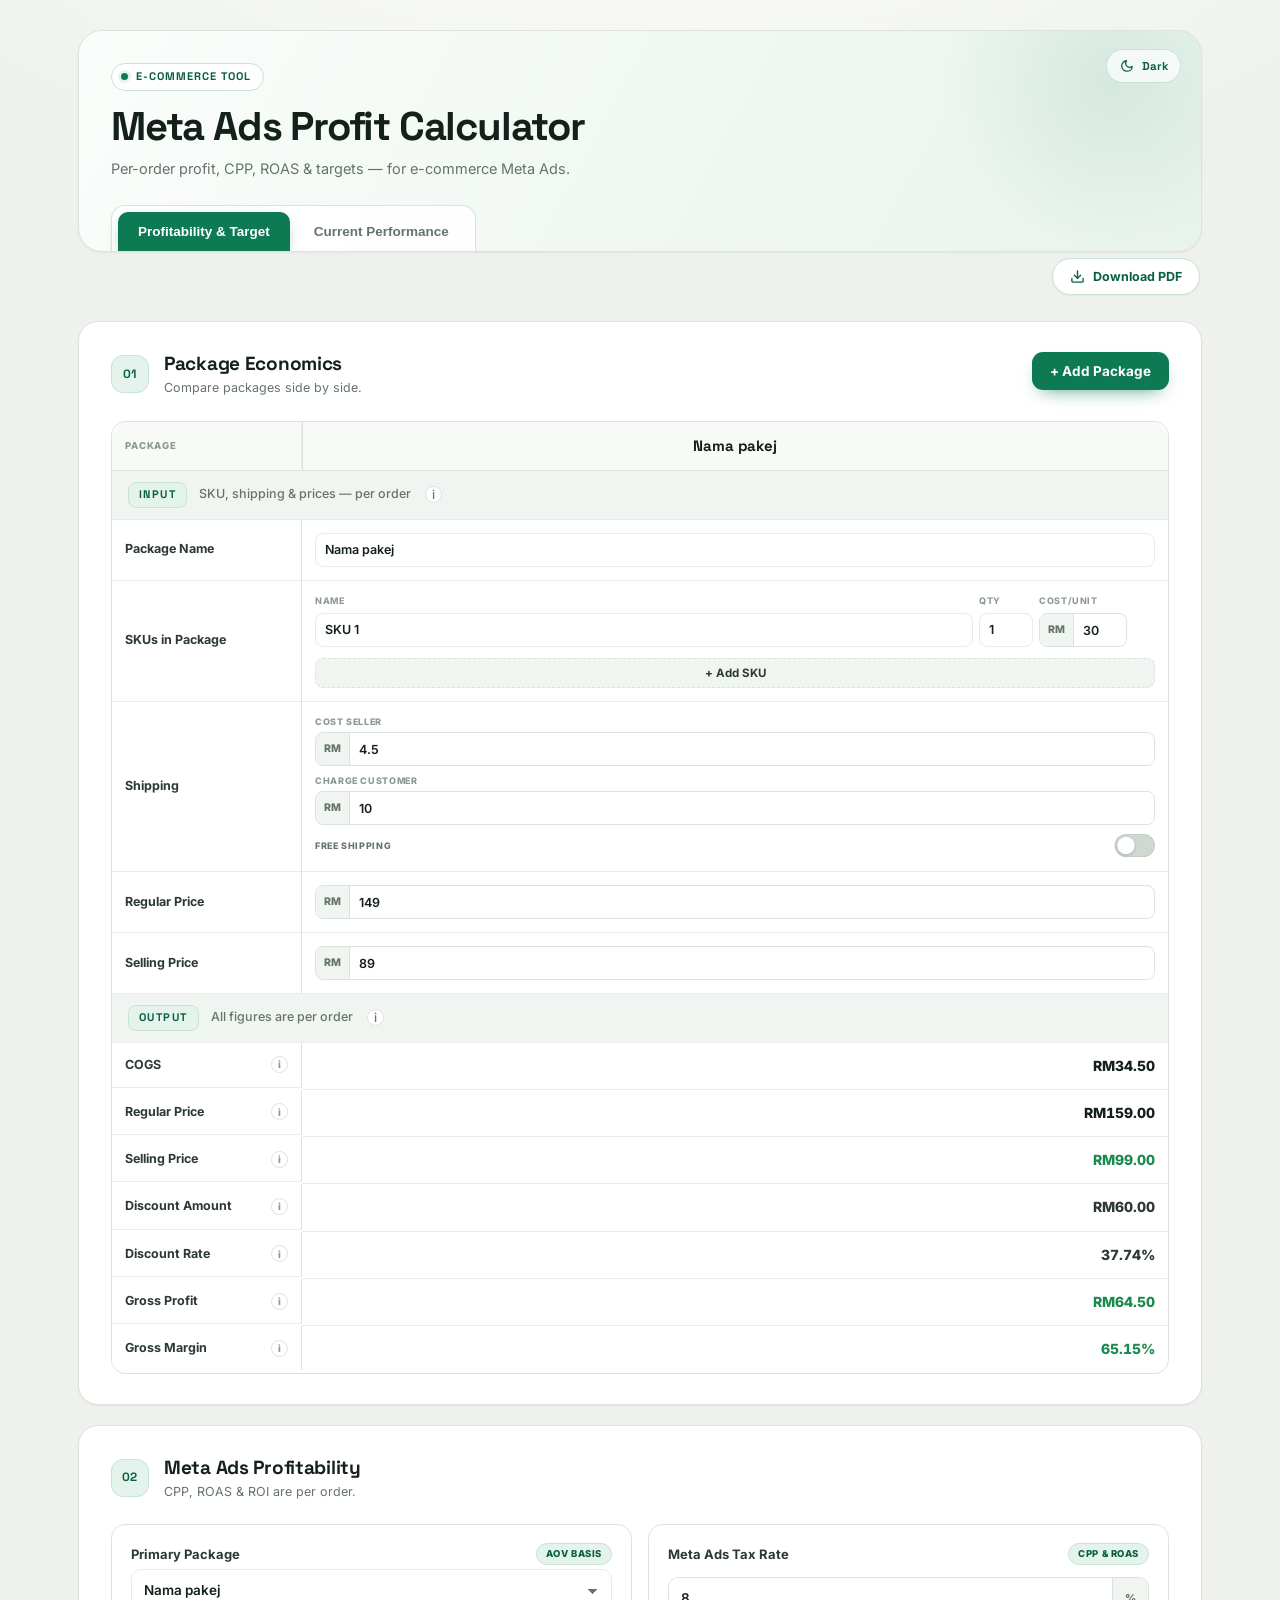
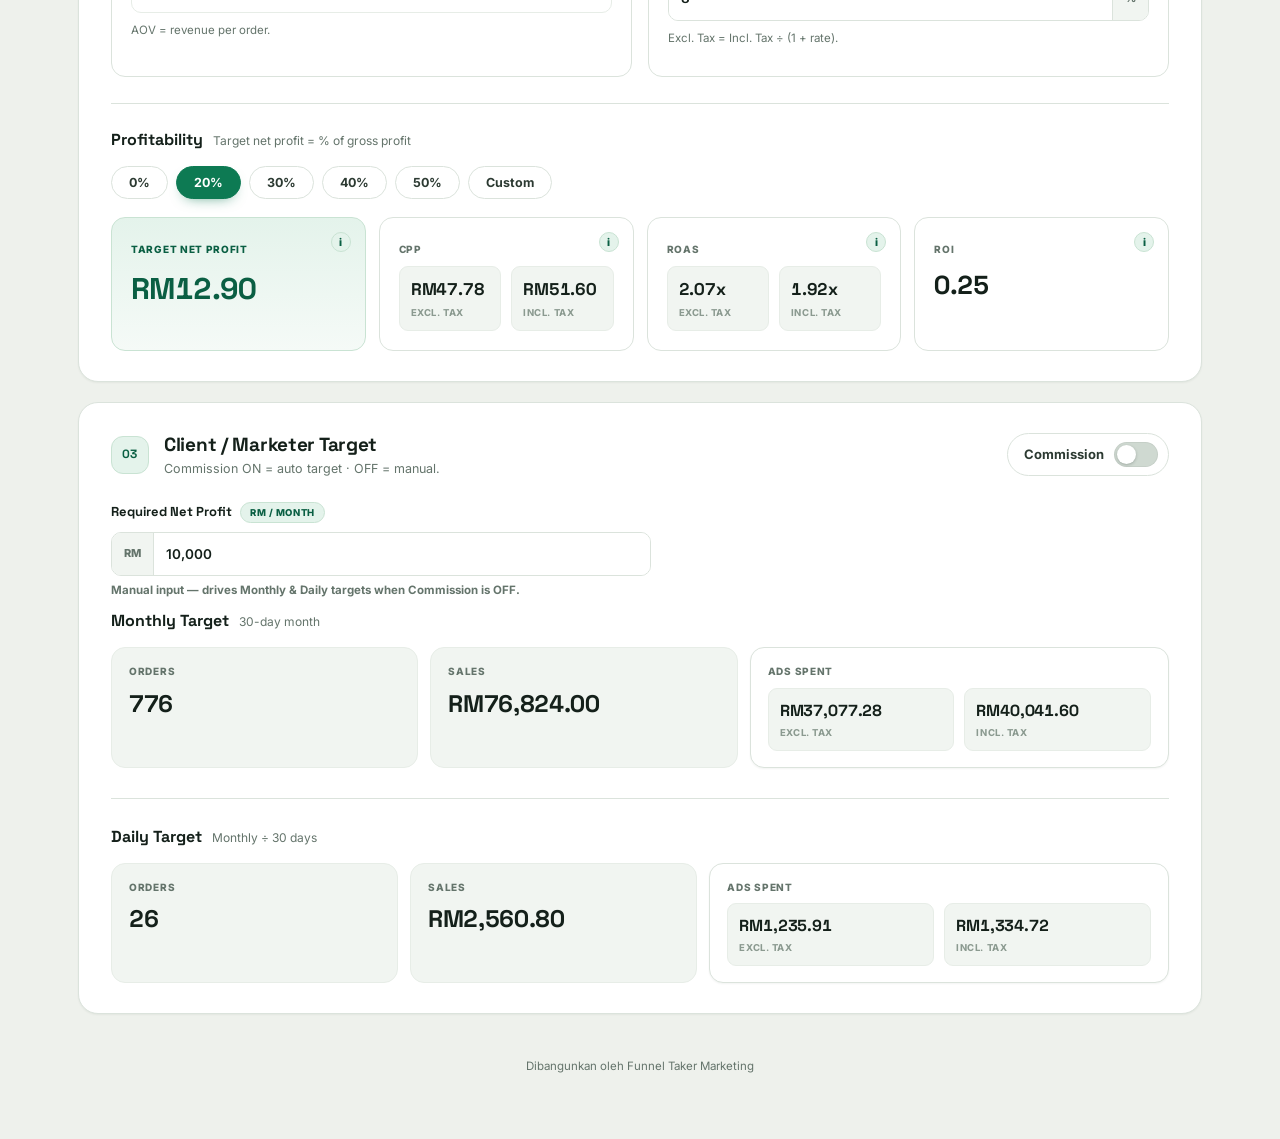
==== index.html @ 270aa68a "chore: cache-bust style.css and script-pdf.js to feature 1f2c651" ====
<!doctype html>
<html lang="en">
<head>
<meta charset="utf-8">
<meta name="viewport" content="width=device-width,initial-scale=1">
<title>Meta Ads Ecom Profit Calculator</title>
<link rel="icon" href="data:,">
<script>
/* No-FOUC: apply saved theme before first paint. Default = light. */
(function(){try{var t=localStorage.getItem('ecom-roi-theme');if(t==='dark')document.documentElement.setAttribute('data-theme','dark');}catch(e){}})();
</script>
<link rel="preconnect" href="https://fonts.googleapis.com">
<link rel="preconnect" href="https://fonts.gstatic.com" crossorigin>
<link href="https://fonts.googleapis.com/css2?family=Inter:wght@400;500;600;700;800&family=Space+Grotesk:wght@500;600;700&display=swap" rel="stylesheet">
<link rel="stylesheet" href="style.css?v=1f2c651">
</head>
<body>
<main class="app">
  <header class="hero">
    <button id="themeToggle" class="theme-toggle" type="button" role="switch" aria-checked="false" aria-label="Toggle dark mode">
      <span class="tt-ico">
        <svg class="tt-moon" width="14" height="14" viewBox="0 0 24 24" fill="none" stroke="currentColor" stroke-width="2.2" stroke-linecap="round" stroke-linejoin="round" aria-hidden="true"><path d="M21 12.8A9 9 0 1 1 11.2 3a7 7 0 0 0 9.8 9.8z"/></svg>
        <svg class="tt-sun" width="14" height="14" viewBox="0 0 24 24" fill="none" stroke="currentColor" stroke-width="2.2" stroke-linecap="round" stroke-linejoin="round" aria-hidden="true"><circle cx="12" cy="12" r="4.2"/><path d="M12 2v2M12 20v2M4.9 4.9l1.4 1.4M17.7 17.7l1.4 1.4M2 12h2M20 12h2M4.9 19.1l1.4-1.4M17.7 6.3l1.4-1.4"/></svg>
      </span>
      <span class="tt-label tt-lab-dark">Dark</span>
      <span class="tt-label tt-lab-light">Light</span>
    </button>
    <p class="eyebrow">E-commerce Tool</p>
    <h1>Meta Ads Profit Calculator</h1>
    <p class="sub">Per-order profit, CPP, ROAS &amp; targets — for e-commerce Meta Ads.</p>
    <nav class="tabs">
      <button class="tab active" data-tab="main">Profitability &amp; Target</button>
      <button class="tab" data-tab="current">Current Performance</button>
    </nav>
  </header>

  <div id="mainTab" class="tab-panel active">
  <div class="pdf-bar">
    <button id="pdfMainBtn" class="pdf-btn" type="button" aria-label="Download Profitability & Target as PDF" title="Opens the print dialog — choose 'Save as PDF' to download.">
      <svg width="15" height="15" viewBox="0 0 24 24" fill="none" stroke="currentColor" stroke-width="2.2" stroke-linecap="round" stroke-linejoin="round" aria-hidden="true"><path d="M21 15v4a2 2 0 0 1-2 2H5a2 2 0 0 1-2-2v-4"/><polyline points="7 10 12 15 17 10"/><line x1="12" y1="15" x2="12" y2="3"/></svg>
      <span>Download PDF</span>
    </button>
  </div>
  <section class="panel">
    <div class="section-head">
      <div class="head-title">
        <span class="step">01</span>
        <div><h2>Package Economics</h2><p class="hint">Compare packages side by side.</p></div>
      </div>
      <button id="addPackage" class="primary-btn">+ Add Package</button>
    </div>
    <div class="table-wrap">
      <table id="packageTable"></table>
    </div>
  </section>

  <section class="panel">
    <div class="section-head">
      <div class="head-title">
        <span class="step">02</span>
        <div><h2>Meta Ads Profitability</h2><p class="hint">CPP, ROAS &amp; ROI are per order.</p></div>
      </div>
    </div>
    <div class="settings-grid">
      <div class="setting-card">
        <div class="setting-head">
          <label for="primaryPackage">Primary Package</label>
          <span class="hint-chip">AOV basis</span>
        </div>
        <select id="primaryPackage"></select>
        <p class="field-note">AOV = revenue per order.</p>
      </div>
      <div class="setting-card">
        <div class="setting-head">
          <label for="taxRate">Meta Ads Tax Rate</label>
          <span class="hint-chip">CPP &amp; ROAS</span>
        </div>
        <div class="unit"><input id="taxRate" type="text" value="8" inputmode="decimal" data-format="number"><b>%</b></div>
        <p class="field-note">Excl. Tax = Incl. Tax ÷ (1 + rate).</p>
      </div>
    </div>

    <div class="profit-subsection">
      <div class="subsection-title"><h3>Profitability</h3><span>Target net profit = % of gross profit</span></div>
      <div id="profitPresets" class="presets"></div>
      <div id="customProfitWrap" class="custom hidden">
        <label>Custom Target Net Profit
          <div class="unit"><input id="customProfit" type="text" value="40" inputmode="decimal" data-format="number"><b>%</b></div>
        </label>
      </div>

      <div class="profit-grid">
        <article class="profit-card">
          <small>Target Net Profit</small>
          <span class="info" data-tip="Target Net Profit (per order) = Gross Profit per order × target profit %">i</span>
          <strong id="targetNetProfit">RM0.00</strong>
        </article>
        <article class="profit-card">
          <small>CPP</small>
          <span class="info" data-tip="CPP Incl. Tax = Gross Profit − Target Net Profit. CPP Excl. Tax = CPP Incl. Tax ÷ (1 + tax rate)">i</span>
          <div class="split-value"><span><b id="cppExTax">RM0.00</b><em>Excl. Tax</em></span><span><b id="cppIncTax">RM0.00</b><em>Incl. Tax</em></span></div>
        </article>
        <article class="profit-card">
          <small>ROAS</small>
          <span class="info" data-tip="ROAS = AOV ÷ CPP. Excl. Tax uses CPP Excl. Tax; Incl. Tax uses CPP Incl. Tax.">i</span>
          <div class="split-value"><span><b id="roasExTax">—</b><em>Excl. Tax</em></span><span><b id="roasIncTax">—</b><em>Incl. Tax</em></span></div>
        </article>
        <article class="profit-card">
          <small>ROI</small>
          <span class="info" data-tip="ROI = Target Net Profit per order ÷ CPP Excl. Tax. Tax does not affect ROI.">i</span>
          <strong id="roi">—</strong>
        </article>
      </div>
    </div>
  </section>

  <section class="panel">
    <div class="section-head">
      <div class="head-title">
        <span class="step">03</span>
        <div><h2>Client / Marketer Target</h2><p class="hint">Commission ON = auto target · OFF = manual.</p></div>
      </div>
      <div class="toggle-label">
        <span>Commission</span>
        <label class="switch"><input id="commissionEnabled" type="checkbox"><span></span></label>
      </div>
    </div>

    <div id="commissionFields" class="commission-fields hidden">
      <div class="setting-card">
        <label for="commissionPct">Marketer Commission %</label>
        <div class="unit"><input id="commissionPct" type="text" value="40" inputmode="decimal" data-format="number"><b>%</b></div>
      </div>
      <div class="setting-card">
        <label for="targetCommission">Target Commission</label>
        <div class="unit"><b>RM</b><input id="targetCommission" type="text" value="4,000" inputmode="decimal" data-format="number"></div>
      </div>
    </div>

    <label id="requiredNetWrap" class="required-net">
      <span class="required-label">Required Net Profit <span class="hint-chip">RM / month</span></span>
      <div class="unit"><b>RM</b><input id="requiredNet" type="text" value="10,000" inputmode="decimal" data-format="number" disabled></div>
      <small id="requiredNetHint">Manual input — drives targets when Commission is OFF.</small>
    </label>

    <div class="target-section">
      <div class="subhead"><h3>Monthly Target</h3><span>30-day month</span></div>
      <div class="target-grid">
        <div><small>Orders</small><strong id="reqOrders">—</strong></div>
        <div><small>Sales</small><strong id="reqSales">—</strong></div>
        <div class="ads-card"><small>Ads Spent</small><div class="split-value"><span><b id="reqAdsEx">—</b><em>Excl. Tax</em></span><span><b id="reqAdsInc">—</b><em>Incl. Tax</em></span></div></div>
      </div>
      <div id="businessShareWrap" class="split-grid hidden">
        <div><small>Business Share</small><strong id="businessShare">—</strong></div>
      </div>
    </div>

    <div class="target-section">
      <div class="subhead"><h3>Daily Target</h3><span>Monthly ÷ 30 days</span></div>
      <div class="target-grid daily-grid">
        <div><small>Orders</small><strong id="dailyOrders">—</strong></div>
        <div><small>Sales</small><strong id="dailySales">—</strong></div>
        <div class="ads-card"><small>Ads Spent</small><div class="split-value"><span><b id="dailyAdsEx">—</b><em>Excl. Tax</em></span><span><b id="dailyAdsInc">—</b><em>Incl. Tax</em></span></div></div>
      </div>
    </div>
  </section>

  </div>

  <div id="currentTab" class="tab-panel">
  <div class="pdf-bar">
    <button id="pdfCurrentBtn" class="pdf-btn" type="button" aria-label="Download Current Performance as PDF" title="Opens the print dialog — choose 'Save as PDF' to download.">
      <svg width="15" height="15" viewBox="0 0 24 24" fill="none" stroke="currentColor" stroke-width="2.2" stroke-linecap="round" stroke-linejoin="round" aria-hidden="true"><path d="M21 15v4a2 2 0 0 1-2 2H5a2 2 0 0 1-2-2v-4"/><polyline points="7 10 12 15 17 10"/><line x1="12" y1="15" x2="12" y2="3"/></svg>
      <span>Download PDF</span>
    </button>
  </div>
  <section class="panel">
    <div class="section-head">
      <div class="head-title">
        <span class="step">01</span>
        <div><h2>Current Performance</h2><p class="hint">Actual ads spend &amp; orders.</p></div>
      </div>
    </div>
    <div class="performance-input-grid">
      <label for="currentAdsSpend">Ads Spend
        <div class="unit"><b>RM</b><input id="currentAdsSpend" type="text" value="0" inputmode="decimal" data-format="number"></div>
      </label>
    </div>
    <div class="current-packages">
      <div class="subhead"><h3>Actual Orders by Package</h3><span>1 order = 1 package</span></div>
      <div class="table-wrap"><table id="currentPackageTable"></table></div>
    </div>
  </section>

  <section class="panel">
    <div class="section-head">
      <div class="head-title">
        <span class="step">02</span>
        <div><h2>Current Performance Results</h2><p class="hint">Blended from actual mix &amp; spend.</p></div>
      </div>
    </div>
    <div class="performance-results">
      <article><small>Total Orders</small><strong id="currentOrders">0</strong></article>
      <article><small>Blended AOV</small><strong id="currentAov">RM0.00</strong></article>
      <article><small>Total Revenue</small><strong id="currentRevenue">RM0.00</strong></article>
      <article><small>Total COGS</small><strong id="currentCogs">RM0.00</strong></article>
      <article><small>Gross Profit</small><strong id="currentGrossProfit">RM0.00</strong></article>
      <article><small>CPP</small><strong id="currentCpp">RM0.00</strong></article>
      <article><small>ROAS</small><strong id="currentRoas">0.00x</strong></article>
      <article><small>ROI</small><strong id="currentRoi">0.00x</strong></article>
    </div>
    <div class="net-result">
      <small>Net Profit / Loss</small>
      <strong id="currentNetProfit">RM0.00</strong>
    </div>
  </section>

  </div>

  <footer>Dibangunkan oleh Funnel Taker Marketing</footer>
</main>
<div id="printArea" aria-hidden="true"></div>
<script src="script.js?v=8727423"></script>
<script src="script-pdf.js?v=1f2c651"></script>
<script>
/* Theme toggle: flips html[data-theme] and persists to localStorage.
   FOUC already prevented by the head script. Icon/label visibility is
   CSS-driven off html[data-theme]. */
(function(){
  var root=document.documentElement;
  var btn=document.getElementById('themeToggle');
  if(!btn) return;
  function sync(){
    var dark=root.getAttribute('data-theme')==='dark';
    btn.setAttribute('aria-checked', dark?'true':'false');
  }
  btn.addEventListener('click',function(){
    var dark=root.getAttribute('data-theme')==='dark';
    root.classList.add('theme-switch');        /* enables the fade transition */
    if(dark){root.removeAttribute('data-theme');try{localStorage.setItem('ecom-roi-theme','light');}catch(e){}}
    else{root.setAttribute('data-theme','dark');try{localStorage.setItem('ecom-roi-theme','dark');}catch(e){}}
    sync();
    setTimeout(function(){root.classList.remove('theme-switch');},260);
  });
  sync();
})();
</script>
</body>
</html>
---- style.css ----
/* ============================================================
   ecom-roi-calculator — THEME ENGINE + DASHBOARD RE-SKIN (T5)
   Visual identity: "Growth ledger" — deep green profit language
   on paper. Space Grotesk display + Inter body. Calculation
   logic is 100% untouched (e622a32 / d0735c2). This file is
   visual only.
   Light = default :root tokens (identical to pre-T5 look).
   Dark  = html[data-theme="dark"] override — forest-green, not
   too heavy. One token set drives both modes.
   ============================================================ */

/* ---------- Light tokens (default) ---------- */
:root{
  color-scheme:light;
  --bg:#eef1ec;            /* warm paper-sage canvas */
  --halo:rgba(255,255,255,.9);           /* body radial highlight */
  --surface:#fff;          /* panels & table */
  --card:#fff;             /* inner raised cards */
  --field:#fff;            /* input / control field bg */
  --thead:#f7faf7;         /* table header band */
  --ink:#14201a;           /* headings / primary text (green-black) */
  --text:#2c3a32;          /* body */
  --muted:#64746b;         /* tertiary */
  --faint:#8b9a90;         /* faint / placeholders */
  --line:#dbe3dc;          /* borders */
  --line-2:#e7ede7;        /* inner hairlines */
  --line-3:#f1f5f1;        /* soft tiles */
  --accent:#0d7a53;        /* brand — deep profit green */
  --accent-2:#0b6847;      /* hover / darker */
  --accent-ink:#0a5f43;    /* text on tint */
  --accent-soft:#e4f3eb;   /* soft tint fill */
  --accent-line:#c9e3d3;   /* tint border */
  --accent-glow:rgba(13,122,83,.10);     /* hero blob */
  --accent-shadow:rgba(13,122,83,.75);   /* accent drop shadow */
  --focus-ring:rgba(13,122,83,.13);
  --good:#1b8a4e;
  --good-soft:#e8f6ee;
  --bad:#cf3f35;
  --bad-soft:#fbeceb;
  --switch-off:#cfd9d1;
  --knob:#fff;
  --on-accent:#fff;        /* text on solid accent fill */
  --glass:rgba(255,255,255,.7);
  --glass-strong:rgba(255,255,255,.92);
  --hero-grad:linear-gradient(118deg,#fbfdfb 0%,#f2f8f4 46%,#e9f3ed 100%);
  --tint-end:#f5faf7;      /* end stop of accent-tint gradients */
  --net-end:#eef7f1;
  --tip-bg:#0f2a1e;        /* info popup */
  --tip-text:#eaf4ee;
  --tip-border:rgba(255,255,255,.08);
  --shadow-sm:0 1px 2px rgba(20,32,26,.05);
  --shadow-md:0 1px 2px rgba(20,32,26,.05),0 18px 34px -20px rgba(20,43,30,.22);
  --shadow-pop:0 14px 34px -14px rgba(20,32,26,.28);
  --r-lg:20px;--r-md:14px;--r-sm:10px;
  --font-display:"Space Grotesk","Inter",system-ui,sans-serif;
  --font-body:"Inter","SF Pro Text",system-ui,-apple-system,"Segoe UI",sans-serif;
}

/* ---------- Dark tokens (forest green, not too heavy) ---------- */
html[data-theme="dark"]{
  color-scheme:dark;
  --bg:#0a110d;            /* near-black-green canvas */
  --halo:rgba(20,40,30,.55);            /* soft top sheen */
  --surface:#111a15;       /* panels */
  --card:#131d17;          /* inner raised cards (a touch lighter) */
  --field:#0d1511;         /* inputs sit slightly into the canvas */
  --thead:#0d1511;
  --ink:#e3ede7;           /* headings — bright soft green-white */
  --text:#c7d3cc;          /* body */
  --muted:#8ba196;
  --faint:#5f7569;
  --line:#22312a;          /* borders */
  --line-2:#1a2821;
  --line-3:#151f1a;
  --accent:#2faf7c;        /* brighter accent for contrast on dark */
  --accent-2:#3cbd8a;
  --accent-ink:#8fe3bb;    /* light text on deep-green tint */
  --accent-soft:#123321;   /* deep green tint fill */
  --accent-line:#1f4a36;   /* tint border */
  --accent-glow:rgba(47,175,124,.18);
  --accent-shadow:rgba(47,175,124,.35);
  --focus-ring:rgba(47,175,124,.30);
  --good:#3ecf83;
  --good-soft:#0f2f1e;
  --bad:#ff7a70;
  --bad-soft:#3a1614;
  --switch-off:#2c3b33;
  --knob:#e6efe9;
  --on-accent:#07140e;     /* dark text on bright accent fill */
  --glass:rgba(15,26,20,.55);
  --glass-strong:rgba(14,24,18,.92);
  --hero-grad:linear-gradient(118deg,#0d1611 0%,#0f1c16 48%,#0c1711 100%);
  --tint-end:#0e1a14;
  --net-end:#0d1b15;
  --tip-bg:#d7e6dd;        /* inverted light popup on dark */
  --tip-text:#0b241a;
  --tip-border:rgba(11,36,26,.25);
  --shadow-sm:0 1px 2px rgba(0,0,0,.35);
  --shadow-md:0 1px 2px rgba(0,0,0,.35),0 18px 34px -20px rgba(0,0,0,.6);
  --shadow-pop:0 14px 34px -14px rgba(0,0,0,.65);
}

/* Smooth cross-fade when toggling theme (bg & colour only). */
html.theme-switch body,
html.theme-switch .hero,
html.theme-switch .panel,
html.theme-switch .eyebrow,
html.theme-switch .tabs,
html.theme-switch .profit-card,
html.theme-switch .setting-card,
html.theme-switch .performance-results article,
html.theme-switch .target-grid>div,
html.theme-switch .split-grid>div,
html.theme-switch .net-result,
html.theme-switch .presets button,
html.theme-switch .toggle-label,
html.theme-switch .switch span,
html.theme-switch input,
html.theme-switch select,
html.theme-switch .unit,
html.theme-switch th,
html.theme-switch td,
html.theme-switch footer{
  transition:background-color .22s ease,border-color .22s ease,color .22s ease;
}

/* ---------- Base ---------- */
*{box-sizing:border-box}
html{-webkit-text-size-adjust:100%}
body{
  margin:0;background:var(--bg);color:var(--text);
  font-family:var(--font-body);
  font-size:14px;line-height:1.45;-webkit-font-smoothing:antialiased;
  background-image:radial-gradient(1200px 500px at 50% -140px,var(--halo),transparent 70%);
  background-attachment:fixed;
  transition:background-color .22s ease,color .22s ease;
}
.app{max-width:1160px;margin:auto;padding:30px 18px 64px}

/* ---------- Hero ---------- */
.hero{
  position:relative;overflow:hidden;border:1px solid var(--line);border-radius:24px;
  background:var(--hero-grad);
  padding:32px 32px 0;box-shadow:var(--shadow-sm);
  transition:background-color .22s ease,border-color .22s ease;
}
.hero::before{
  content:"";position:absolute;top:-120px;right:-80px;width:340px;height:340px;border-radius:50%;
  background:radial-gradient(circle,var(--accent-glow),transparent 70%);pointer-events:none;
}
.eyebrow{
  position:relative;display:inline-flex;align-items:center;gap:8px;margin:0 0 14px;
  padding:5px 12px 5px 9px;border:1px solid var(--accent-line);border-radius:999px;
  background:var(--glass);backdrop-filter:blur(4px);
  font-family:var(--font-display);font-size:11px;font-weight:700;letter-spacing:.09em;color:var(--accent-ink);
  text-transform:uppercase;
}
.eyebrow::before{content:"";width:7px;height:7px;border-radius:50%;background:var(--accent);box-shadow:0 0 0 3px var(--accent-soft)}
h1{
  position:relative;margin:0;font-family:var(--font-display);
  font-size:clamp(28px,3.8vw,40px);font-weight:700;letter-spacing:-.03em;line-height:1.08;color:var(--ink);
  padding-right:64px; /* clear the theme toggle */
}
.sub{position:relative;margin:10px 0 0;color:var(--muted);font-size:14.5px;max-width:640px}

/* ---------- Theme toggle (hero, top-right) ---------- */
.theme-toggle{
  position:absolute;top:18px;right:20px;z-index:5;
  display:inline-flex;align-items:center;gap:7px;
  height:34px;padding:0 12px;border:1px solid var(--accent-line);border-radius:999px;
  background:var(--glass);backdrop-filter:blur(4px);cursor:pointer;
  font-family:var(--font-display);font-size:11.5px;font-weight:700;color:var(--accent-ink);
  transition:background-color .18s ease,border-color .18s ease,color .18s ease,transform .1s ease;
  -webkit-tap-highlight-color:transparent;
}
.theme-toggle:hover{border-color:var(--accent);color:var(--accent)}
.theme-toggle:active{transform:translateY(1px)}
.theme-toggle .tt-ico{font-size:14px;line-height:1;display:grid;place-items:center;width:16px}
.theme-toggle .tt-label{white-space:nowrap}
/* show the icon/label of the theme you will switch TO (light → moon "Dark") */
.theme-toggle .tt-sun{display:none}
.theme-toggle .tt-moon{display:block}
.theme-toggle .tt-lab-dark{display:inline-block}
.theme-toggle .tt-lab-light{display:none}
html[data-theme="dark"] .theme-toggle .tt-sun{display:block}
html[data-theme="dark"] .theme-toggle .tt-moon{display:none}
html[data-theme="dark"] .theme-toggle .tt-lab-dark{display:none}
html[data-theme="dark"] .theme-toggle .tt-lab-light{display:inline-block}

/* ---------- Tabs (segmented control) ---------- */
.tabs{
  position:relative;display:flex;gap:4px;margin:26px 0 0;width:max-content;max-width:100%;
  background:var(--glass-strong);border:1px solid var(--line);border-bottom:0;
  border-radius:14px 14px 0 0;padding:6px 6px 0;box-shadow:var(--shadow-sm);
}
.tab{
  border:0;background:transparent;color:var(--muted);cursor:pointer;
  padding:12px 20px;border-radius:10px 10px 0 0;font-weight:700;font-size:13.5px;
  transition:color .15s ease,background .15s ease;
}
.tab:hover{color:var(--text)}
.tab.active{color:var(--on-accent);background:var(--accent);box-shadow:0 6px 16px -7px var(--accent-shadow)}
.tab-panel{display:none}.tab-panel.active{display:block}

/* ---------- KPI summary band (top of each tab) ---------- */
.kpi-band{
  margin:20px 0 6px;
}
.kpi-band .band-head{
  display:flex;align-items:center;justify-content:space-between;gap:14px;flex-wrap:wrap;margin-bottom:18px;
}
.band-eyebrow{
  display:inline-flex;align-items:center;gap:8px;
  font-family:var(--font-display);font-size:10.5px;font-weight:700;letter-spacing:.14em;
  color:var(--accent-ink);text-transform:uppercase;
}
.band-eyebrow::before{content:"";width:8px;height:8px;border-radius:2px;background:var(--accent)}
.kpi-strip{display:grid;grid-template-columns:repeat(4,1fr);gap:13px}

/* ---------- Panels / sections ---------- */
.panel{
  background:var(--surface);border:1px solid var(--line);border-radius:var(--r-lg);
  padding:30px 32px;margin:20px 0;box-shadow:var(--shadow-sm);
  transition:background-color .22s ease,border-color .22s ease;
}
.section-head{display:flex;align-items:flex-start;justify-content:space-between;gap:16px;margin-bottom:24px;flex-wrap:wrap}
.head-title{display:flex;align-items:center;gap:15px;min-width:0}
.step{
  display:grid;place-items:center;flex:0 0 auto;width:38px;height:38px;border-radius:12px;
  background:var(--accent-soft);color:var(--accent-ink);border:1px solid var(--accent-line);
  font-family:var(--font-display);font-size:12px;font-weight:700;letter-spacing:.02em;
}
h2{font-family:var(--font-display);font-size:19px;font-weight:700;letter-spacing:-.015em;margin:0;line-height:1.22;color:var(--ink)}
.hint{font-size:12.5px;color:var(--muted);margin:4px 0 0;line-height:1.4}
.primary-btn{
  border:0;background:var(--accent);color:var(--on-accent);border-radius:11px;padding:11px 18px;
  font-weight:700;font-size:13.5px;cursor:pointer;white-space:nowrap;font-family:var(--font-body);
  box-shadow:0 8px 18px -9px var(--accent-shadow);
  transition:background .15s ease,transform .1s ease,box-shadow .15s ease;
}
.primary-btn:hover{background:var(--accent-2);box-shadow:0 12px 22px -11px var(--accent-shadow)}
.primary-btn:active{transform:translateY(1px)}

/* ---------- Section 01 table ---------- */
.table-wrap{overflow-x:auto;border:1px solid var(--line);border-radius:var(--r-md);background:var(--surface);-webkit-overflow-scrolling:touch}
table{width:100%;min-width:760px;border-collapse:separate;border-spacing:0;table-layout:fixed}
th,td{padding:13px 13px;vertical-align:middle;border-right:1px solid var(--line-2);border-bottom:1px solid var(--line-2)}
thead th{
  border-bottom:1px solid var(--line);border-right:1px solid var(--line-2);background:var(--thead);
  text-align:center;font-size:10.5px;font-weight:800;letter-spacing:.09em;color:var(--muted);
  text-transform:uppercase;font-family:var(--font-body);
}
th:last-child,td:last-child{border-right:0}
tr:last-child td{border-bottom:0}
thead th:first-child{width:190px;text-align:left;color:var(--faint);font-size:9.5px;background:var(--thead)}
/* sticky first (label) column so rows stay readable on mobile scroll */
.table-wrap thead th:first-child{position:sticky;left:0;z-index:3;background:var(--thead);box-shadow:1px 0 0 var(--line)}
.table-wrap td:first-child.row-label{position:sticky;left:0;z-index:2;background:var(--surface);border-right:1px solid var(--line)}
.package-title{font-size:15px;font-weight:800;color:var(--ink);letter-spacing:-.01em;text-transform:none;font-family:var(--font-display)}
.remove{
  display:inline-block;margin-top:8px;border:1px solid var(--line);background:var(--field);border-radius:8px;
  padding:4px 11px;font-size:11px;font-weight:700;color:var(--muted);cursor:pointer;text-transform:none;letter-spacing:0;
  transition:all .15s ease;font-family:var(--font-body);
}
.remove:hover{border-color:var(--bad);background:var(--bad-soft);color:var(--bad)}

/* table row labels */
.row-label{font-size:12.5px;font-weight:700;color:var(--text);background:transparent;white-space:nowrap}
.section-row td{background:var(--line-3);padding:0}
.input-title,.output-title{
  display:flex;align-items:center;gap:12px;padding:11px 16px;min-height:46px;
}
.input-title b,.output-title b{
  font-family:var(--font-display);font-size:11px;font-weight:700;letter-spacing:.13em;
  color:var(--accent-ink);text-transform:uppercase;padding:4px 10px;border-radius:8px;
  background:var(--accent-soft);border:1px solid var(--accent-line);
}
.input-title>span,.output-title>span{font-size:12.5px;color:var(--muted);font-weight:500;line-height:1.35}
.input-title .sec-tip,.output-title .sec-tip{margin-left:2px}

/* table info-dot (icon sahaja). Native title tooltip (Amin, 2026-09-06) — no dark popup. */
.info-dot{
  display:inline-grid;place-items:center;width:17px;height:17px;margin-left:8px;flex:0 0 auto;
  border:1px solid var(--line);border-radius:50%;font-size:10px;font-weight:800;color:var(--faint);
  background:var(--field);cursor:help;vertical-align:middle;position:relative;outline:none;transition:all .15s ease;
  font-style:normal;
}
.info-dot:hover,.info-dot:focus{border-color:var(--accent);color:var(--accent)}
/* Row output: info icon sits at the right edge of the label cell. */
.row-label.row-label-dot{display:flex;align-items:center;justify-content:space-between;gap:10px}
.row-label.row-label-dot .info-dot{margin-left:0}

/* output cells */
.cell-value{font-weight:800;color:var(--ink);text-align:right;white-space:nowrap;font-variant-numeric:tabular-nums;font-size:14px}
.good{font-weight:800;color:var(--good)}
.discount{font-weight:800;color:var(--text)}
.center{text-align:center}

/* ---------- Inputs (base) ---------- */
input,select{
  width:100%;height:44px;border:1px solid var(--line);border-radius:var(--r-sm);
  padding:9px 12px;background:var(--field);color:var(--ink);font:inherit;font-size:13.5px;font-weight:600;
  outline:none;transition:border-color .15s ease,box-shadow .15s ease;
}
input::placeholder{color:var(--faint);font-weight:500}
input:focus,select:focus{border-color:var(--accent);box-shadow:0 0 0 3px var(--focus-ring)}
select{appearance:none;background-image:linear-gradient(45deg,transparent 50%,var(--muted) 50%),linear-gradient(135deg,var(--muted) 50%,transparent 50%);background-position:calc(100% - 18px) 50%,calc(100% - 13px) 50%;background-size:5px 5px;background-repeat:no-repeat;padding-right:34px;cursor:pointer}
label{display:block;font-size:13px;font-weight:700;color:var(--text)}
small{display:block;color:var(--muted);font-size:11.5px;line-height:1.45;margin-top:6px}

/* RM/% unit wrapper */
.unit{display:flex;align-items:stretch;border:1px solid var(--line);border-radius:var(--r-sm);overflow:hidden;background:var(--field);height:44px;margin-top:9px;transition:border-color .15s ease,box-shadow .15s ease}
.unit:focus-within{border-color:var(--accent);box-shadow:0 0 0 3px var(--focus-ring)}
.unit input{border:0;border-radius:0;height:auto;margin:0;box-shadow:none!important}
.unit b{
  display:grid;place-items:center;padding:0 12px;background:var(--line-3);color:var(--muted);
  font-size:11px;font-weight:800;border:0;letter-spacing:.02em;white-space:nowrap;
}
.unit b:first-child{border-right:1px solid var(--line);order:0}
.unit b:not(:first-child){border-left:1px solid var(--line)}

/* table-scope inputs are compact */
.table-wrap input,select{border-color:var(--line-2)}
.table-wrap input{height:34px;font-size:12.5px;padding:6px 9px;border-radius:8px}
.table-wrap .unit{height:34px;margin-top:0;border-radius:8px}
.table-wrap .unit b{padding:0 8px;font-size:10.5px}
/* Shipping cell (per package column): cost seller / charge customer + Free Shipping toggle */
.ship-cell{display:flex;flex-direction:column;gap:8px;min-width:150px;text-align:left}
.ship-field{display:flex;flex-direction:column;gap:4px}
.ship-mini{font-size:9px;font-weight:800;letter-spacing:.07em;text-transform:uppercase;color:var(--faint);cursor:help}
.ship-field.dim{opacity:.5}
.ship-free{display:flex;align-items:center;justify-content:space-between;gap:10px}
.ship-free .ship-mini{cursor:default;color:var(--muted)}
.ship-free .switch{transform:scale(.92);transform-origin:right center}
.table-wrap input:disabled{background:var(--line-3);color:var(--muted);cursor:not-allowed}
/* current performance package column shows real names — no forced caps */
.current-packages thead th:not(:first-child){text-transform:none;letter-spacing:0;font-size:12.5px;font-weight:800;color:var(--ink);font-family:var(--font-display)}

/* ---------- SKU editor (JS-generated) ---------- */
.sku-head,.sku-item{display:grid;grid-template-columns:minmax(70px,1fr) 54px 88px 22px;gap:6px;align-items:center}
.sku-head{font-size:9px;font-weight:750;color:var(--faint);text-transform:uppercase;letter-spacing:.07em;margin-bottom:4px}
.sku-item{margin:6px 0}
.sku-unit{margin-top:0}
.remove-sku{
  border:1px solid transparent;background:var(--line-3);color:var(--muted);border-radius:7px;width:22px;height:24px;
  cursor:pointer;font-size:10px;line-height:1;padding:0;transition:all .15s ease;
}
.remove-sku:hover{background:var(--bad-soft);border-color:var(--bad);color:var(--bad)}
.add-sku{
  border:1.5px dashed var(--line);background:var(--line-3);color:var(--text);border-radius:8px;
  padding:7px 8px;font-size:11.5px;font-weight:700;cursor:pointer;margin-top:5px;width:100%;
  transition:all .15s ease;font-family:var(--font-body);
}
.add-sku:hover{border-color:var(--accent);color:var(--accent);background:var(--accent-soft)}

/* ---------- Toggle switch ---------- */
.switch{position:relative;width:44px;height:25px;display:inline-block;flex:0 0 auto;cursor:pointer}
.switch input{display:none}
.switch span{position:absolute;inset:0;background:var(--switch-off);border-radius:30px;cursor:pointer;transition:background .18s ease;box-shadow:inset 0 0 0 1px rgba(20,32,26,.05)}
.switch span:before{content:"";position:absolute;width:19px;height:19px;top:3px;left:3px;background:var(--knob);border-radius:50%;transition:transform .18s ease;box-shadow:0 1px 3px rgba(20,32,26,.25)}
.switch input:checked+span{background:var(--accent)}
.switch input:checked+span:before{transform:translateX(19px)}

/* ---------- Section 02: settings ---------- */
.settings-grid{display:grid;grid-template-columns:1fr 1fr;gap:16px}
.setting-card{border:1px solid var(--line);border-radius:var(--r-md);padding:18px 19px;background:var(--card);display:flex;flex-direction:column;transition:border-color .15s ease,box-shadow .15s ease}
.setting-card:hover{border-color:var(--accent-line)}
.setting-card .unit{margin-top:10px}
.setting-card select{margin-top:2px}
.field-note{font-size:11.5px;color:var(--muted);line-height:1.45;margin-top:9px}
.hint-chip{
  display:inline-flex;align-items:center;font-size:9.5px;font-weight:800;letter-spacing:.06em;
  text-transform:uppercase;color:var(--accent-ink);background:var(--accent-soft);border:1px solid var(--accent-line);
  border-radius:999px;padding:3px 9px;white-space:nowrap;font-family:var(--font-body);
}
.setting-head{display:flex;align-items:center;justify-content:space-between;gap:10px;margin-bottom:2px}

.profit-subsection{margin-top:26px;padding-top:24px;border-top:1px solid var(--line)}
.subsection-title{display:flex;align-items:baseline;gap:10px;flex-wrap:wrap;margin-bottom:15px}
.subsection-title h3{font-family:var(--font-display);font-size:16px;margin:0;font-weight:700;color:var(--ink)}
.subsection-title span{font-size:12px;color:var(--muted)}

.presets{display:flex;flex-wrap:wrap;gap:8px;margin-bottom:18px}
.presets button{
  border:1px solid var(--line);background:var(--field);color:var(--text);border-radius:999px;
  padding:8px 17px;font-weight:700;font-size:12.5px;cursor:pointer;transition:all .15s ease;font-family:var(--font-body);
}
.presets button:hover{border-color:var(--accent-line);color:var(--accent);background:var(--accent-soft)}
.presets button.active{background:var(--accent);border-color:var(--accent);color:var(--on-accent);box-shadow:0 6px 14px -8px var(--accent-shadow)}
.custom{max-width:260px;margin-bottom:16px}
.hidden{display:none!important}

/* profit metric cards */
.profit-grid{display:grid;grid-template-columns:repeat(4,1fr);gap:13px}
.profit-card{
  position:relative;border:1px solid var(--line);border-radius:var(--r-md);padding:18px 19px 19px;
  background:var(--card);transition:box-shadow .15s ease,border-color .15s ease;
}
.profit-card:hover{box-shadow:var(--shadow-md);border-color:var(--accent-line)}
.profit-card small{
  text-transform:uppercase;letter-spacing:.07em;font-size:10px;font-weight:800;color:var(--muted);
  padding-right:24px;line-height:1.4;font-family:var(--font-body);
}
.profit-card>strong{display:block;font-family:var(--font-display);font-size:26px;font-weight:700;letter-spacing:-.02em;margin-top:11px;font-variant-numeric:tabular-nums;color:var(--ink)}
/* hero metric (Target Net Profit) — accent tint, strongest number */
.profit-card:first-child{background:linear-gradient(180deg,var(--accent-soft),var(--tint-end));border-color:var(--accent-line)}
.profit-card:first-child small{color:var(--accent-ink)}
.profit-card:first-child>strong{color:var(--accent-ink);font-size:30px}

/* .info tooltip (static markup, data-tip) — soft light popup */
.info{
  position:absolute;top:14px;right:14px;width:20px;height:20px;border:1px solid var(--accent-line);border-radius:50%;
  display:grid;place-items:center;font-size:10.5px;font-weight:850;color:var(--accent-ink);background:var(--accent-soft);cursor:help;z-index:2;transition:all .15s ease;
}
.info:hover{border-color:var(--accent);color:var(--accent)}
.info:after{
  content:attr(data-tip);position:absolute;right:0;top:24px;width:240px;padding:11px 13px;border-radius:11px;
  background:var(--tip-bg);color:var(--tip-text);font-size:11.5px;line-height:1.5;font-weight:500;letter-spacing:0;text-transform:none;
  text-align:left;white-space:normal;opacity:0;pointer-events:none;transform:translateY(-3px);
  transition:.14s ease;box-shadow:var(--shadow-pop);z-index:40;border:1px solid var(--tip-border);
}
.info:hover:after,.info:focus:after{opacity:1;transform:translateY(0)}

/* Excl/Incl split */
.split-value{display:grid;grid-template-columns:1fr 1fr;gap:10px;margin-top:10px}
.split-value span{padding:10px 11px;background:var(--line-3);border:1px solid var(--line-2);border-radius:9px;min-width:0}
.split-value b{display:block;font-family:var(--font-display);font-size:17px;font-weight:700;letter-spacing:-.01em;font-variant-numeric:tabular-nums;white-space:nowrap;color:var(--ink)}
.split-value em{display:block;font-style:normal;color:var(--faint);font-size:9.5px;font-weight:750;text-transform:uppercase;letter-spacing:.06em;margin-top:4px}

/* ---------- Section 03 ---------- */
.toggle-label{
  display:inline-flex;align-items:center;gap:10px;padding:8px 10px 8px 16px;margin:0;
  border:1px solid var(--line);border-radius:999px;background:var(--field);font-size:13px;font-weight:700;color:var(--text);font-family:var(--font-body);
}
.commission-fields{display:grid;grid-template-columns:1fr 1fr;gap:16px;margin-bottom:18px}
.commission-fields .unit{margin-top:9px}
.required-net{display:block;max-width:540px;margin-bottom:8px}
.required-net .required-label{display:flex;align-items:center;gap:8px;font-size:13px;font-weight:800;color:var(--ink);font-family:var(--font-display)}
.required-net input:disabled{background:var(--line-3);color:var(--muted);cursor:not-allowed}
.required-net.readonly small{color:var(--muted)}

.target-section{padding-top:2px}
.target-section+.target-section{margin-top:30px;border-top:1px solid var(--line);padding-top:26px}
.subhead{display:flex;align-items:baseline;gap:10px;flex-wrap:wrap;margin-bottom:15px}
.subhead h3{font-family:var(--font-display);font-size:16px;margin:0;font-weight:700;color:var(--ink)}
.subhead span{font-size:12px;color:var(--muted)}

.target-grid{display:grid;grid-template-columns:1.1fr 1.1fr 1.5fr;gap:12px}
.target-grid>div,.split-grid>div{
  background:var(--line-3);border:1px solid var(--line-2);border-radius:var(--r-md);padding:16px 17px;min-width:0;
}
.target-grid small,.split-grid small{
  font-size:10px;font-weight:800;letter-spacing:.07em;text-transform:uppercase;color:var(--muted);margin:0;font-family:var(--font-body);
}
.target-grid strong,.split-grid strong{display:block;font-family:var(--font-display);font-size:24px;font-weight:700;letter-spacing:-.015em;margin-top:8px;font-variant-numeric:tabular-nums;white-space:nowrap;overflow:hidden;text-overflow:ellipsis;color:var(--ink)}
.target-grid .ads-card{background:var(--card);border-color:var(--line);box-shadow:var(--shadow-sm)}
.target-grid .ads-card .split-value{margin-top:9px}
.target-grid .ads-card .split-value span{background:var(--line-3);padding:10px 11px}
.target-grid .ads-card .split-value b{font-size:16px}
.daily-grid{grid-template-columns:1fr 1fr 1.6fr}
.split-grid{display:grid;grid-template-columns:1fr;gap:12px;margin-top:12px}
.split-grid>div{background:linear-gradient(180deg,var(--accent-soft),var(--tint-end));border-color:var(--accent-line)}
.split-grid small{color:var(--accent-ink)}
.split-grid strong{color:var(--accent-ink)}

/* ---------- Current performance tab ---------- */
.performance-input-grid{max-width:340px}
.performance-input-grid .unit{margin-top:9px}
.current-packages{margin-top:30px}
.performance-results{display:grid;grid-template-columns:repeat(4,1fr);gap:12px}
.performance-results article{
  background:var(--card);border:1px solid var(--line);border-radius:var(--r-md);padding:16px 17px;
  box-shadow:var(--shadow-sm);transition:box-shadow .15s ease,border-color .15s ease;
}
.performance-results article:hover{box-shadow:var(--shadow-md);border-color:var(--accent-line)}
.performance-results small{font-size:10px;font-weight:800;letter-spacing:.07em;text-transform:uppercase;color:var(--muted);margin:0;font-family:var(--font-body)}
.performance-results strong{display:block;font-family:var(--font-display);font-size:23px;font-weight:700;letter-spacing:-.015em;margin-top:8px;font-variant-numeric:tabular-nums;white-space:nowrap;overflow:hidden;text-overflow:ellipsis;color:var(--ink)}

.net-result{
  margin-top:16px;display:flex;align-items:center;justify-content:space-between;gap:14px;flex-wrap:wrap;
  border:1px solid var(--accent-line);background:linear-gradient(118deg,var(--accent-soft),var(--net-end));
  border-radius:var(--r-md);padding:18px 24px;
}
.net-result small{font-weight:850;letter-spacing:.1em;text-transform:uppercase;color:var(--accent-ink);margin:0;font-size:11px;font-family:var(--font-display)}
.net-result strong{display:block;font-family:var(--font-display);font-size:34px;font-weight:700;letter-spacing:-.02em;color:var(--accent-ink);font-variant-numeric:tabular-nums}
.net-result strong.loss{color:var(--bad)}

/* ---------- Footer ---------- */
footer{text-align:center;color:var(--muted);font-size:11.5px;padding-top:24px}

/* ---------- Responsive ---------- */
@media(max-width:960px){
  .kpi-strip,.settings-grid,.profit-grid,.commission-fields{grid-template-columns:1fr 1fr}
  .performance-results{grid-template-columns:1fr 1fr}
  .target-grid,.daily-grid{grid-template-columns:1fr 1fr}
}
@media(max-width:640px){
  .app{padding:18px 12px 46px}
  .panel{padding:22px 17px;border-radius:18px}
  .hero{padding:24px 18px 0;border-radius:19px}
  h1{padding-right:8px}
  .theme-toggle{padding:0;width:34px;justify-content:center}
  .theme-toggle .tt-label{display:none}
  .tabs{width:100%;overflow-x:auto;border-radius:12px 12px 0 0}
  .tab{flex:1 0 auto;text-align:center;padding:11px 10px}
  .section-head{gap:13px}
  h2{font-size:17.5px}
  .kpi-strip,.settings-grid,.profit-grid,.commission-fields,.performance-results,.target-grid,.daily-grid,.split-grid{grid-template-columns:1fr}
  .sku-head,.sku-item{grid-template-columns:minmax(60px,1fr) 52px 82px 22px}
  .net-result{justify-content:center;text-align:center}
  .net-result strong{font-size:29px}
  .table-wrap{border-radius:13px}
}

/* ============================================================
   PER-TAB "Download PDF" (print-to-PDF) + PHONE OPTIMISATION
   Zack, 2026-09-07. Visual/layout only — calculation logic
   untouched. Appended so it cannot disturb earlier rules.
   ============================================================ */

/* ---------- PDF bar + button (screen only) ---------- */
.pdf-bar{display:flex;justify-content:flex-end;align-items:center;margin:4px 0 0;padding:2px 2px 6px}
.pdf-btn{
  display:inline-flex;align-items:center;gap:8px;
  border:1px solid var(--accent-line);background:var(--card);color:var(--accent-ink);
  border-radius:999px;padding:10px 17px;font-family:var(--font-body);font-size:12.5px;font-weight:700;
  cursor:pointer;box-shadow:var(--shadow-sm);white-space:nowrap;-webkit-tap-highlight-color:transparent;
  transition:background .15s ease,border-color .15s ease,color .15s ease,transform .1s ease;
}
.pdf-btn:hover{border-color:var(--accent);color:var(--accent);background:var(--accent-soft)}
.pdf-btn:active{transform:translateY(1px)}

/* ---------- Print document (hidden on screen) ---------- */
#printArea{display:none}

@media print{
  @page{margin:11mm}
  html,body{background:#fff !important;background-image:none !important}
  body *{ -webkit-print-color-adjust:exact; print-color-adjust:exact; }
  main.app,.app,footer{display:none !important}
  #printArea{display:block !important;font-family:Inter,Helvetica,Arial,sans-serif;color:#14201a;font-size:11px;line-height:1.4}
  #printArea .p-doc{max-width:100%}
  #printArea .p-head{margin:0 0 12px;padding-bottom:8px;border-bottom:3px solid #0d7a53}
  #printArea .p-title{font:700 21px "Space Grotesk",Inter,Arial,sans-serif;color:#0d7a53;letter-spacing:-.02em}
  #printArea .p-sub{font-size:12.5px;font-weight:600;color:#2c3a32;margin-top:1px}
  #printArea .p-meta{font-size:9px;color:#64746b;margin-top:3px}
  #printArea .p-sec{margin:12px 0}
  #printArea .p-sec-head{display:flex;align-items:center;gap:7px;margin:12px 0 6px;break-inside:avoid}
  #printArea .p-num{width:19px;height:19px;border-radius:6px;background:#0d7a53;color:#fff;display:inline-grid;place-items:center;font-size:10px;font-weight:800}
  #printArea .p-sec-t{font:700 13.5px "Space Grotesk",Inter,Arial;color:#0a5f43}
  #printArea table{width:100%;border-collapse:collapse}
  #printArea .p-kv th{text-align:left;font-size:9px;text-transform:uppercase;letter-spacing:.05em;color:#64746b;font-weight:800;padding:4px 10px 4px 0;border-bottom:1px solid #e3e9e3;width:40%;vertical-align:top}
  #printArea .p-kv td{text-align:right;font-weight:600;color:#14201a;padding:4px 0 4px 8px;border-bottom:1px solid #e3e9e3;vertical-align:top;white-space:normal;word-break:break-word}
  #printArea .p-kv td.strong{color:#0d7a53;font-weight:800;font-size:12px}
  #printArea .p-grid{display:flex;flex-wrap:wrap;gap:7px;margin:4px 0}
  #printArea .p-tile{border:1px solid #dbe3dc;border-radius:8px;padding:8px 10px;background:#f7faf7;break-inside:avoid;box-sizing:border-box}
  #printArea .p-g4 .p-tile{flex:1 1 21%;min-width:115px}
  #printArea .p-g2 .p-tile{flex:1 1 20%;min-width:140px}
  #printArea .p-tile.hl{background:linear-gradient(180deg,#e4f3eb,#f5faf7);border-color:#c9e3d3}
  #printArea .p-k{font-size:8px;text-transform:uppercase;letter-spacing:.06em;color:#64746b;font-weight:800}
  #printArea .p-v{font-size:15px;font-weight:800;color:#0d7a53;margin-top:2px;font-variant-numeric:tabular-nums;letter-spacing:-.01em;white-space:nowrap}
  #printArea .p-tile .p-v.sm{font-size:12px}
  #printArea .p-c{font-size:8px;color:#8b9a90;margin-top:1px}
  #printArea .p-econ{table-layout:fixed;margin:4px 0;font-size:9px;border:1px solid #dbe3dc}
  #printArea .p-econ th{background:#f2f6f2;border-bottom:1px solid #dbe3dc;border-right:1px solid #dbe3dc;font-size:7.5px;text-transform:uppercase;letter-spacing:.05em;color:#64746b;font-weight:800;padding:4px 5px;text-align:center;vertical-align:middle}
  #printArea .p-econ th.left{text-align:left}
  #printArea .p-econ td{border-top:1px solid #eef2ee;border-right:1px solid #eef2ee;padding:5px;vertical-align:top;text-align:right;color:#14201a;word-break:normal}
  #printArea .p-econ td.left{text-align:left}
  #printArea .p-econ th:last-child,#printArea .p-econ td:last-child{border-right:0}
  #printArea .p-econ td.strong{font-weight:800;color:#0d7a53;white-space:nowrap}
  #printArea .p-econ .skus{white-space:normal;word-break:break-word;text-align:left}
  #printArea .p-pkgname{display:block;font-weight:800;color:#14201a;font-size:9.5px;white-space:normal}
  #printArea .p-badge{display:inline-block;margin-left:4px;font-size:6.5px;font-weight:800;background:#0d7a53;color:#fff;border-radius:3px;padding:1px 4px;text-transform:uppercase;vertical-align:1px}
  #printArea .p-ship{display:block;font-size:7px;color:#8b9a90;margin-top:2px;white-space:normal}
  #printArea .p-sec-mini{font-weight:800;color:#0a5f43;font-size:10.5px;margin:3px 0 1px}
  #printArea .p-sec-mini em{font-weight:600;color:#64746b;font-style:normal;font-size:8px;margin-left:3px}
  #printArea .p-two{display:flex;gap:16px;margin-top:2px;break-inside:avoid}
  #printArea .p-half{flex:1 1 0;min-width:0}
  #printArea .p-net{border:1.5px solid #0d7a53;background:linear-gradient(180deg,#e4f3eb,#eef7f1);border-radius:9px;padding:12px 16px;break-inside:avoid;margin-top:6px}
  #printArea .p-net .p-k{color:#0a5f43;font-size:8.5px}
  #printArea .p-net .p-v{font-size:28px;margin-top:2px}
  #printArea .p-net.loss{border-color:#cf3f35;background:#fbeceb}
  #printArea .p-net.loss .p-k,#printArea .p-net.loss .p-v{color:#cf3f35}
  #printArea .p-net .p-c{font-size:8px;color:#64746b;margin-top:2px}
  #printArea .p-net.loss .p-c{color:#a33a32}
}

/* ---------- Phone optimisation (320–430px) ---------- */
@media(max-width:640px){
  .pdf-bar{justify-content:flex-end}
}
@media(max-width:520px){
  .hero{padding:20px 14px 0}
  .sub{font-size:13px}
  .pdf-btn{padding:10px 15px;font-size:12px}
}
@media(max-width:430px){
  .app{padding:12px 8px 40px}
  .panel{padding:17px 13px;border-radius:16px;margin:14px 0}
  .hero{padding:17px 13px 0;border-radius:16px}
  .tabs{margin-top:18px}
  .tab{padding:12px 7px;font-size:12.5px}
  h2{font-size:16.5px}
  .step{width:34px;height:34px;border-radius:10px;font-size:11px}
  .head-title{gap:11px}
  /* Add Package = comfortable full-width tap target under its title */
  #addPackage{width:100%;text-align:center;padding:13px;border-radius:11px}
  .section-head{margin-bottom:18px}
  /* profitability cards */
  .profit-card{padding:14px 14px 15px;border-radius:12px}
  .profit-card>strong{font-size:23px;margin-top:8px}
  .profit-card:first-child>strong{font-size:26px}
  .split-value{gap:7px}
  .split-value span{padding:8px 9px}
  .split-value b{font-size:13.5px;white-space:normal;line-height:1.2;word-break:break-word}
  /* table: adapt width to content so a few packages fill the screen
     (no forced 760px min), and scroll only when many columns truly need it */
  .table-wrap table{min-width:0;width:100%;table-layout:auto}
  .table-wrap thead th:first-child{width:auto;min-width:104px}
  .table-wrap th,.table-wrap td{padding:9px 8px}
  thead th{font-size:9.5px}
  .row-label{font-size:11px}
  .table-wrap input{height:38px;font-size:13px}
  .table-wrap .unit{height:38px}
  /* keep sticky labels opaque over scrolled package columns */
  .table-wrap thead th:first-child{background:var(--thead)}
  .table-wrap td:first-child.row-label{background:var(--surface)}
  /* cards / net-result sizing for long RM figures */
  .target-grid strong,.split-grid strong,.performance-results strong{font-size:19px}
  .performance-results article{padding:13px 14px}
  .target-grid>div,.split-grid>div{padding:13px 14px}
  .net-result{padding:15px 16px}
  .net-result strong{font-size:26px}
  .commission-fields .setting-card,.setting-card{padding:14px 15px}
  .settings-grid{gap:12px}
}
@media(max-width:360px){
  .profit-card{padding:12px 12px 13px}
  .profit-card>strong{font-size:21px}
  .profit-card:first-child>strong{font-size:23px}
  .split-value b{font-size:12.5px}
  .split-value{grid-template-columns:1fr}
}
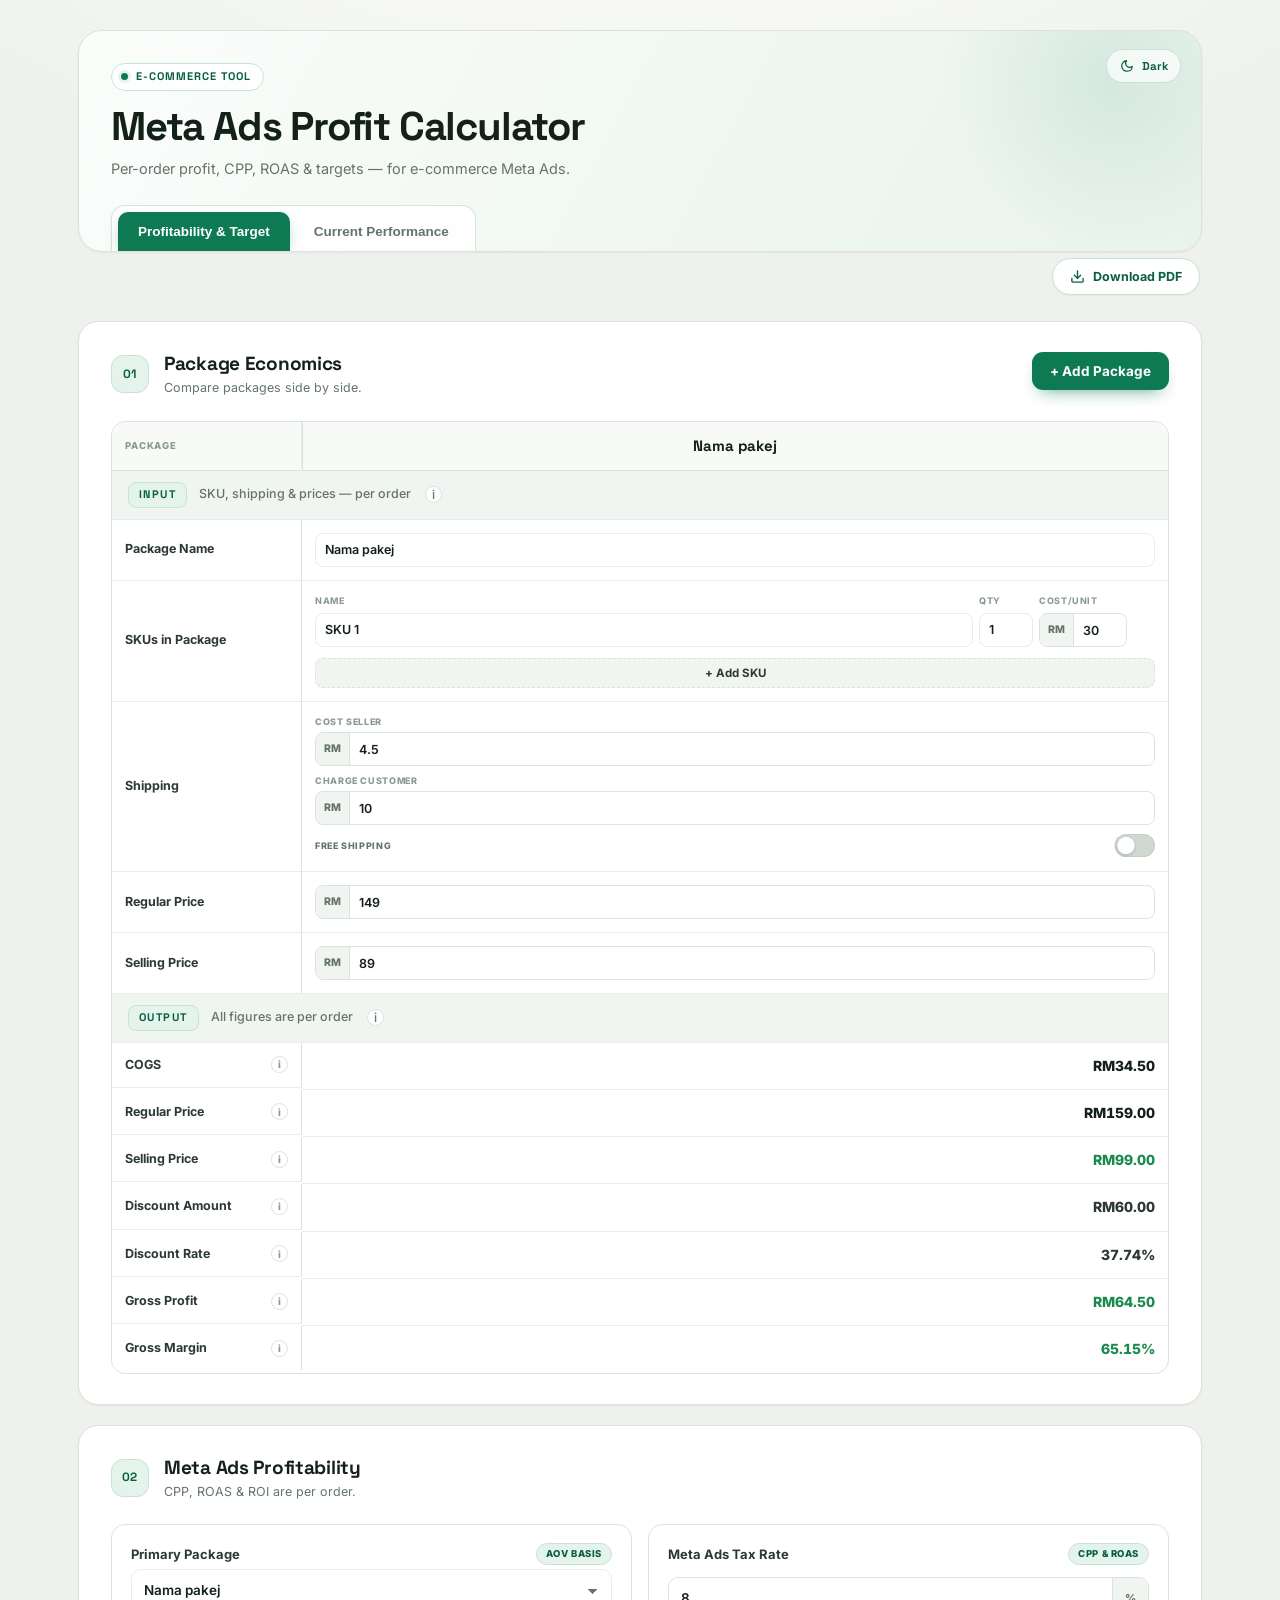
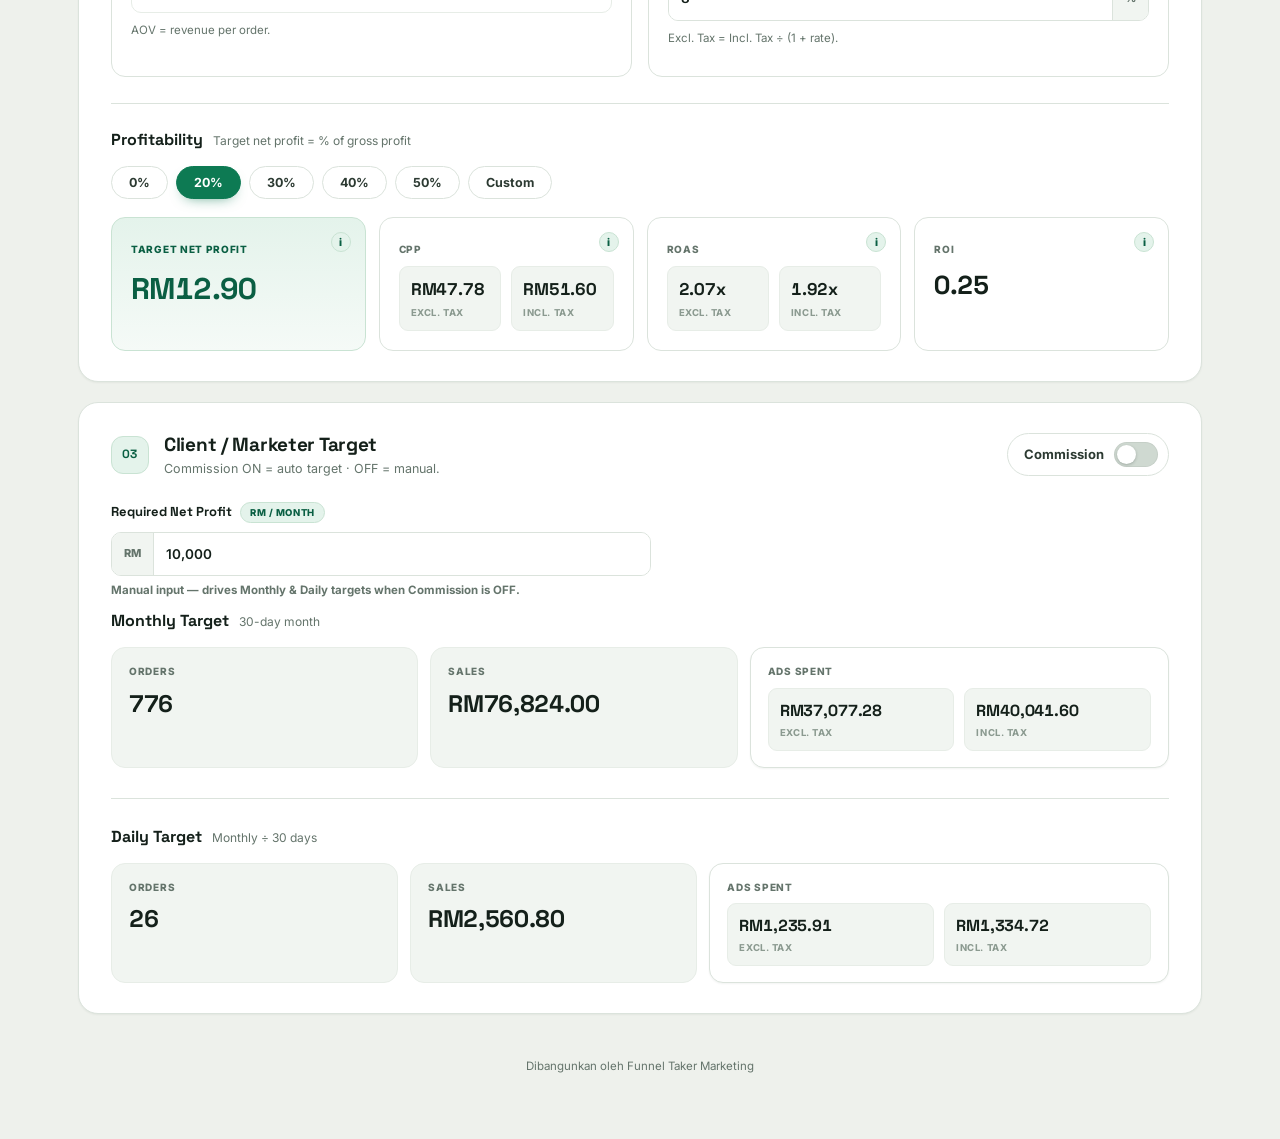
==== commit c740d09e: "Cache-bust style.css + script-pdf.js to feature tag t8 (T8 rework live on main)" ====
--- a/index.html
+++ b/index.html
@@ -12,7 +12,7 @@
 <link rel="preconnect" href="https://fonts.googleapis.com">
 <link rel="preconnect" href="https://fonts.gstatic.com" crossorigin>
 <link href="https://fonts.googleapis.com/css2?family=Inter:wght@400;500;600;700;800&family=Space+Grotesk:wght@500;600;700&display=swap" rel="stylesheet">
-<link rel="stylesheet" href="style.css?v=1f2c651">
+<link rel="stylesheet" href="style.css?v=t8">
 </head>
 <body>
 <main class="app">
@@ -221,7 +221,7 @@
 </main>
 <div id="printArea" aria-hidden="true"></div>
 <script src="script.js?v=8727423"></script>
-<script src="script-pdf.js?v=1f2c651"></script>
+<script src="script-pdf.js?v=t8"></script>
 <script>
 /* Theme toggle: flips html[data-theme] and persists to localStorage.
    FOUC already prevented by the head script. Icon/label visibility is
--- a/style.css
+++ b/style.css
@@ -530,59 +530,109 @@
 .pdf-btn:hover{border-color:var(--accent);color:var(--accent);background:var(--accent-soft)}
 .pdf-btn:active{transform:translateY(1px)}
 
-/* ---------- Print document (hidden on screen) ---------- */
+/* ---------- Print (hidden on screen) ---------- */
 #printArea{display:none}
 
+/* ============================================================
+   Download PDF — app-accurate snapshot of the ACTIVE tab.
+   Zack, 2026-09-07 (rework). Content is cloned/built with the
+   app's OWN styled classes + theme tokens (see script-pdf.js),
+   so the PDF matches the on-screen cards/tables/type/green
+   branding and follows the ACTIVE theme (light or dark) — it is
+   NOT a rebuilt "clean report". Visual only; logic untouched.
+   ============================================================ */
 @media print{
-  @page{margin:11mm}
-  html,body{background:#fff !important;background-image:none !important}
-  body *{ -webkit-print-color-adjust:exact; print-color-adjust:exact; }
+  @page{ size:A4 portrait; margin:12mm 11mm; }
+  /* honour the ACTIVE theme's page canvas instead of forcing white */
+  html,body{ background:var(--bg) !important; background-image:none !important; }
+  body{ -webkit-print-color-adjust:exact; print-color-adjust:exact; }
   main.app,.app,footer{display:none !important}
-  #printArea{display:block !important;font-family:Inter,Helvetica,Arial,sans-serif;color:#14201a;font-size:11px;line-height:1.4}
-  #printArea .p-doc{max-width:100%}
-  #printArea .p-head{margin:0 0 12px;padding-bottom:8px;border-bottom:3px solid #0d7a53}
-  #printArea .p-title{font:700 21px "Space Grotesk",Inter,Arial,sans-serif;color:#0d7a53;letter-spacing:-.02em}
-  #printArea .p-sub{font-size:12.5px;font-weight:600;color:#2c3a32;margin-top:1px}
-  #printArea .p-meta{font-size:9px;color:#64746b;margin-top:3px}
-  #printArea .p-sec{margin:12px 0}
-  #printArea .p-sec-head{display:flex;align-items:center;gap:7px;margin:12px 0 6px;break-inside:avoid}
-  #printArea .p-num{width:19px;height:19px;border-radius:6px;background:#0d7a53;color:#fff;display:inline-grid;place-items:center;font-size:10px;font-weight:800}
-  #printArea .p-sec-t{font:700 13.5px "Space Grotesk",Inter,Arial;color:#0a5f43}
-  #printArea table{width:100%;border-collapse:collapse}
-  #printArea .p-kv th{text-align:left;font-size:9px;text-transform:uppercase;letter-spacing:.05em;color:#64746b;font-weight:800;padding:4px 10px 4px 0;border-bottom:1px solid #e3e9e3;width:40%;vertical-align:top}
-  #printArea .p-kv td{text-align:right;font-weight:600;color:#14201a;padding:4px 0 4px 8px;border-bottom:1px solid #e3e9e3;vertical-align:top;white-space:normal;word-break:break-word}
-  #printArea .p-kv td.strong{color:#0d7a53;font-weight:800;font-size:12px}
-  #printArea .p-grid{display:flex;flex-wrap:wrap;gap:7px;margin:4px 0}
-  #printArea .p-tile{border:1px solid #dbe3dc;border-radius:8px;padding:8px 10px;background:#f7faf7;break-inside:avoid;box-sizing:border-box}
-  #printArea .p-g4 .p-tile{flex:1 1 21%;min-width:115px}
-  #printArea .p-g2 .p-tile{flex:1 1 20%;min-width:140px}
-  #printArea .p-tile.hl{background:linear-gradient(180deg,#e4f3eb,#f5faf7);border-color:#c9e3d3}
-  #printArea .p-k{font-size:8px;text-transform:uppercase;letter-spacing:.06em;color:#64746b;font-weight:800}
-  #printArea .p-v{font-size:15px;font-weight:800;color:#0d7a53;margin-top:2px;font-variant-numeric:tabular-nums;letter-spacing:-.01em;white-space:nowrap}
-  #printArea .p-tile .p-v.sm{font-size:12px}
-  #printArea .p-c{font-size:8px;color:#8b9a90;margin-top:1px}
-  #printArea .p-econ{table-layout:fixed;margin:4px 0;font-size:9px;border:1px solid #dbe3dc}
-  #printArea .p-econ th{background:#f2f6f2;border-bottom:1px solid #dbe3dc;border-right:1px solid #dbe3dc;font-size:7.5px;text-transform:uppercase;letter-spacing:.05em;color:#64746b;font-weight:800;padding:4px 5px;text-align:center;vertical-align:middle}
-  #printArea .p-econ th.left{text-align:left}
-  #printArea .p-econ td{border-top:1px solid #eef2ee;border-right:1px solid #eef2ee;padding:5px;vertical-align:top;text-align:right;color:#14201a;word-break:normal}
-  #printArea .p-econ td.left{text-align:left}
-  #printArea .p-econ th:last-child,#printArea .p-econ td:last-child{border-right:0}
-  #printArea .p-econ td.strong{font-weight:800;color:#0d7a53;white-space:nowrap}
-  #printArea .p-econ .skus{white-space:normal;word-break:break-word;text-align:left}
-  #printArea .p-pkgname{display:block;font-weight:800;color:#14201a;font-size:9.5px;white-space:normal}
-  #printArea .p-badge{display:inline-block;margin-left:4px;font-size:6.5px;font-weight:800;background:#0d7a53;color:#fff;border-radius:3px;padding:1px 4px;text-transform:uppercase;vertical-align:1px}
-  #printArea .p-ship{display:block;font-size:7px;color:#8b9a90;margin-top:2px;white-space:normal}
-  #printArea .p-sec-mini{font-weight:800;color:#0a5f43;font-size:10.5px;margin:3px 0 1px}
-  #printArea .p-sec-mini em{font-weight:600;color:#64746b;font-style:normal;font-size:8px;margin-left:3px}
-  #printArea .p-two{display:flex;gap:16px;margin-top:2px;break-inside:avoid}
-  #printArea .p-half{flex:1 1 0;min-width:0}
-  #printArea .p-net{border:1.5px solid #0d7a53;background:linear-gradient(180deg,#e4f3eb,#eef7f1);border-radius:9px;padding:12px 16px;break-inside:avoid;margin-top:6px}
-  #printArea .p-net .p-k{color:#0a5f43;font-size:8.5px}
-  #printArea .p-net .p-v{font-size:28px;margin-top:2px}
-  #printArea .p-net.loss{border-color:#cf3f35;background:#fbeceb}
-  #printArea .p-net.loss .p-k,#printArea .p-net.loss .p-v{color:#cf3f35}
-  #printArea .p-net .p-c{font-size:8px;color:#64746b;margin-top:2px}
-  #printArea .p-net.loss .p-c{color:#a33a32}
+
+  #printArea{ display:block !important; background:var(--bg); color:var(--text);
+    font-family:var(--font-body); font-size:13px; line-height:1.4; }
+  #printArea, #printArea *{ -webkit-print-color-adjust:exact; print-color-adjust:exact; }
+  #printArea .p-sheet{ max-width:100% }
+
+  /* ---- masthead (mirrors hero: ink title, green eyebrow pill) ---- */
+  #printArea .p-mast{ display:flex; align-items:flex-end; justify-content:space-between; gap:14px;
+    flex-wrap:wrap; padding:0 0 13px; margin:0 0 16px; border-bottom:1px solid var(--line); break-inside:avoid; }
+  #printArea .p-mast-l{ min-width:0 }
+  #printArea .p-brand{ font-family:var(--font-display); font-weight:700; font-size:24px;
+    letter-spacing:-.02em; color:var(--ink); line-height:1.1; }
+  #printArea .p-eyebrow{ display:inline-flex; align-items:center; gap:8px; margin-top:9px;
+    padding:5px 12px 5px 9px; border:1px solid var(--accent-line); border-radius:999px; background:var(--glass);
+    font-family:var(--font-display); font-size:10.5px; font-weight:700; letter-spacing:.09em;
+    color:var(--accent-ink); text-transform:uppercase; }
+  #printArea .p-eyebrow::before{ content:""; width:7px; height:7px; border-radius:50%;
+    background:var(--accent); box-shadow:0 0 0 3px var(--accent-soft); }
+  #printArea .p-stamp{ font-size:10px; color:var(--muted); text-align:right; white-space:nowrap; }
+
+  /* ---- framed sections (app .panel look via theme tokens) ---- */
+  #printArea .p-panel{ background:var(--surface); border:1px solid var(--line);
+    border-radius:var(--r-lg); padding:16px 20px; margin:0 0 12px; }
+  #printArea .p-sechead{ display:flex; align-items:center; gap:12px; margin:0 0 11px; break-inside:avoid; }
+  #printArea .p-step{ flex:0 0 auto; width:30px; height:30px; border-radius:10px; background:var(--accent-soft);
+    border:1px solid var(--accent-line); color:var(--accent-ink); display:grid; place-items:center;
+    font-family:var(--font-display); font-weight:700; font-size:12px; }
+  #printArea .p-h2{ font-family:var(--font-display); font-size:17px; font-weight:700; letter-spacing:-.015em;
+    color:var(--ink); margin:0; line-height:1.2; }
+  #printArea .p-ctx{ font-size:11.5px; color:var(--muted); margin:8px 0 0; line-height:1.45; }
+  #printArea .p-ctx b{ color:var(--text); font-weight:700; }
+  #printArea .p-subh{ font-family:var(--font-display); font-weight:700; font-size:13px;
+    letter-spacing:-.015em; color:var(--ink); margin:12px 0 7px; }
+
+  /* cloned live cards: hide tooltip dots, never ellipsis/clip big KPIs, avoid splits */
+  #printArea .info, #printArea .info-dot{ display:none !important; }
+  #printArea .profit-card > strong, #printArea .target-grid strong, #printArea .split-grid strong,
+  #printArea .performance-results strong, #printArea .net-result strong{
+    white-space:normal; line-height:1.15; word-break:break-word; overflow:visible; text-overflow:clip; }
+  /* compact the cloned Current-Performance result cards so the whole
+     tab (results + net + CTA footer) can sit on one page if it fits */
+  #printArea .performance-results{ gap:9px; }
+  #printArea .performance-results article{ padding:12px 13px; }
+  #printArea .performance-results small{ margin:0; }
+  #printArea .performance-results strong{ font-size:19px; margin-top:4px; }
+  #printArea .net-result{ padding:13px 18px; margin-top:12px; }
+  #printArea .net-result strong{ font-size:27px; }
+  #printArea .profit-card, #printArea .target-grid > div, #printArea .split-grid > div,
+  #printArea .performance-results article, #printArea .net-result, #printArea .target-section,
+  #printArea .p-sec-spread{ break-inside:avoid; }
+  #printArea .target-section + .target-section{ margin-top:20px; border-top:1px solid var(--line); padding-top:18px; }
+
+  /* grids: 2-up profit/results; keep target 3-across so no orphan card */
+  #printArea .profit-grid, #printArea .performance-results{ grid-template-columns:repeat(2,1fr); }
+  #printArea .target-grid, #printArea .daily-grid{ grid-template-columns:1.1fr 1.1fr 1.5fr; }
+  #printArea .split-grid{ grid-template-columns:1fr; }
+
+  /* ---- tables: fit the page — all package columns visible, never truncated ---- */
+  #printArea .table-wrap{ overflow:visible; }
+  #printArea .p-tbl{ width:100%; min-width:0; table-layout:fixed; }
+  #printArea .p-tbl thead th:first-child,
+  #printArea .p-tbl td.row-label{ position:static; width:118px; box-shadow:none; }
+  #printArea .p-tbl.kv td.row-label{ width:220px; }
+  #printArea .p-tbl th, #printArea .p-tbl td{ padding:9px 10px; vertical-align:top; }
+  #printArea .p-tbl thead th{ text-align:left; }
+  #printArea .p-tbl .p-pkgname{ display:block; font-family:var(--font-display); font-weight:800; font-size:12.5px;
+    letter-spacing:-.01em; color:var(--ink); text-transform:none; white-space:normal; word-break:break-word; }
+  #printArea .p-badge{ display:inline-block; margin:6px 0 0; font-size:7.5px; font-weight:800; letter-spacing:.05em;
+    background:var(--accent); color:var(--on-accent); border-radius:5px; padding:2px 7px; text-transform:uppercase; }
+  #printArea .p-pkgsub{ display:block; font-size:8.5px; font-weight:600; color:var(--muted);
+    margin-top:6px; white-space:normal; word-break:break-word; line-height:1.5; }
+  #printArea .p-pkgsub .em{ color:var(--faint); font-weight:700; }
+  #printArea .p-tbl .cell-value{ white-space:normal; word-break:break-word; text-align:right; }
+  #printArea .p-tbl td.row-label{ white-space:normal; }
+  #printArea thead{ display:table-header-group; }
+  #printArea tr{ break-inside:avoid; }
+  #printArea .p-empty{ color:var(--muted); font-size:12px; padding:6px 0; }
+
+  /* ---- footer (app link + CTA) ---- */
+  #printArea .p-foot{ margin-top:0; padding-top:13px; border-top:1px solid var(--line);
+    text-align:center; break-inside:avoid; }
+  #printArea .p-cta{ font-family:var(--font-display); font-weight:700; font-size:14px; color:var(--ink); }
+  #printArea .p-link{ display:inline-block; margin-top:7px; font-family:var(--font-display); font-weight:700;
+    font-size:15.5px; letter-spacing:-.01em; color:var(--accent); text-decoration:none; word-break:break-all; }
+  #printArea .p-note{ font-size:10.5px; color:var(--muted); margin-top:7px; }
+  #printArea .p-made{ font-size:9px; color:var(--faint); margin-top:12px; letter-spacing:.03em; }
 }
 
 /* ---------- Phone optimisation (320–430px) ---------- */
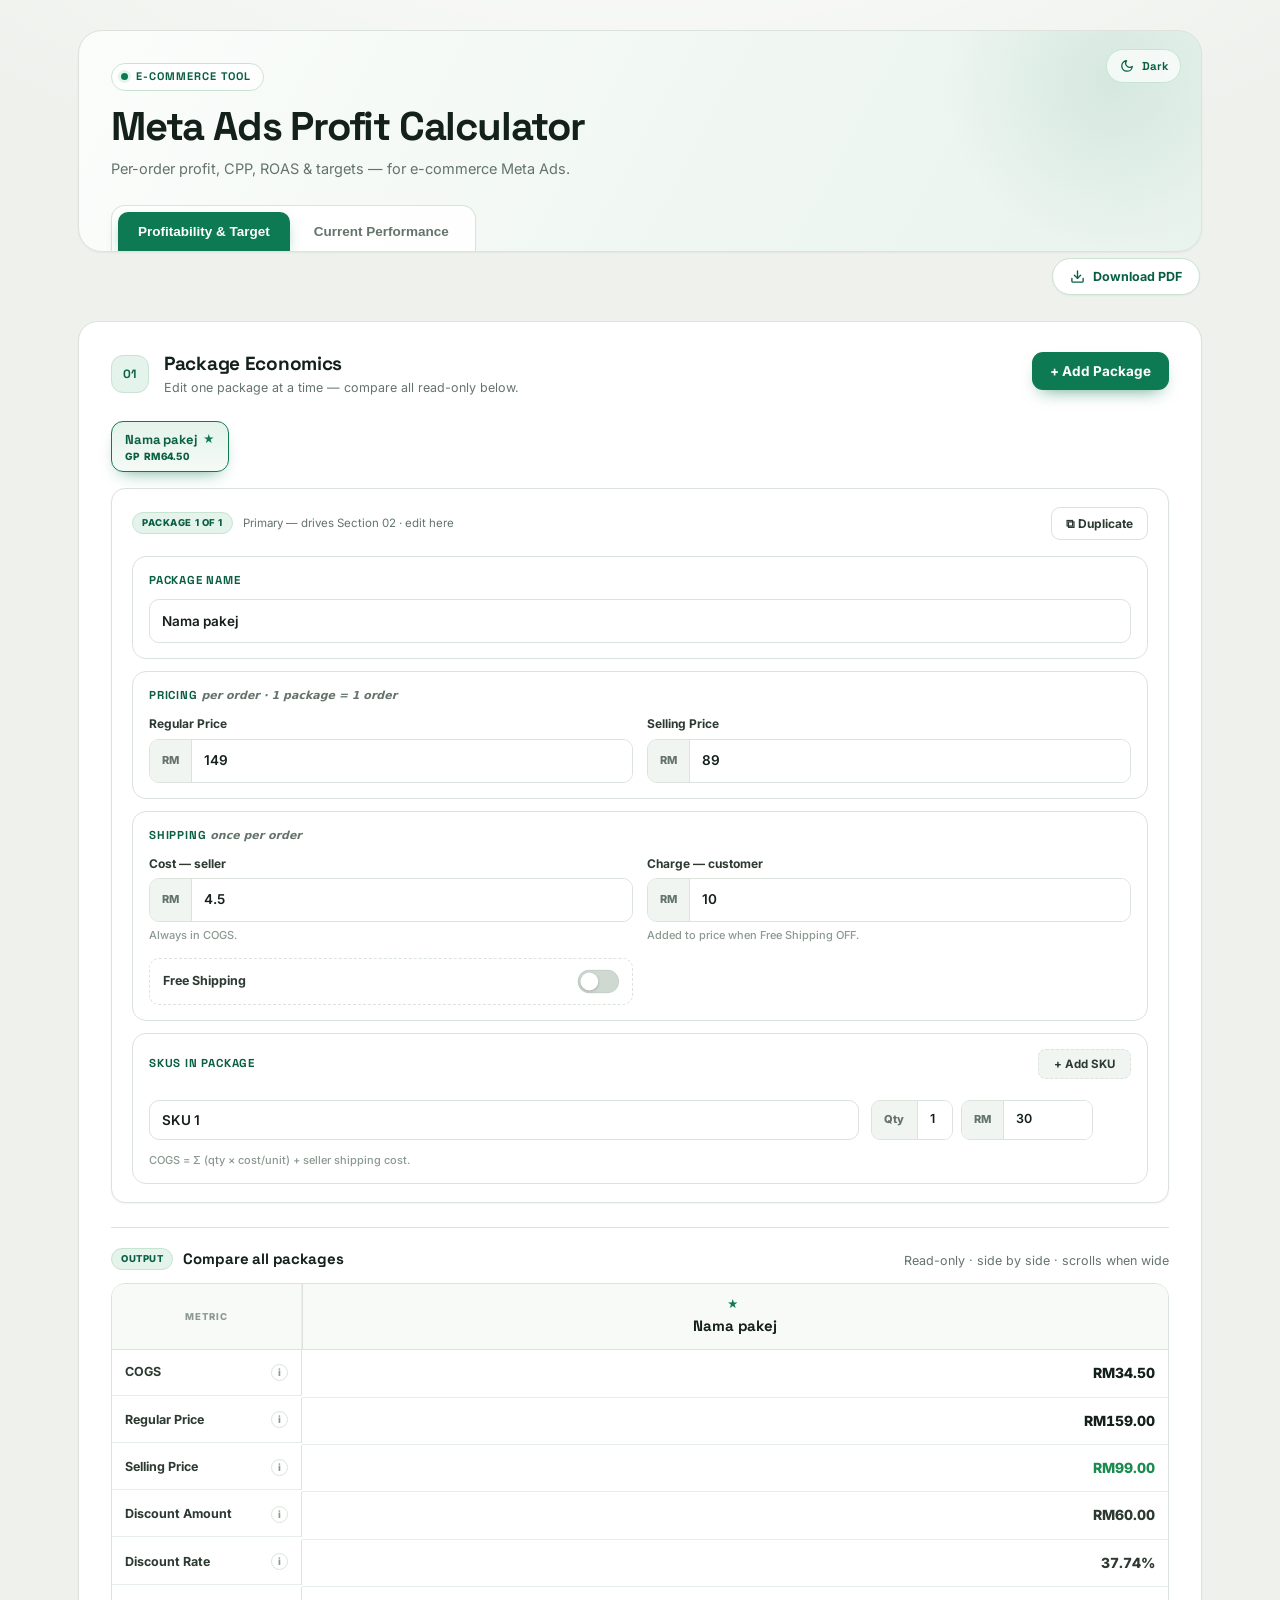
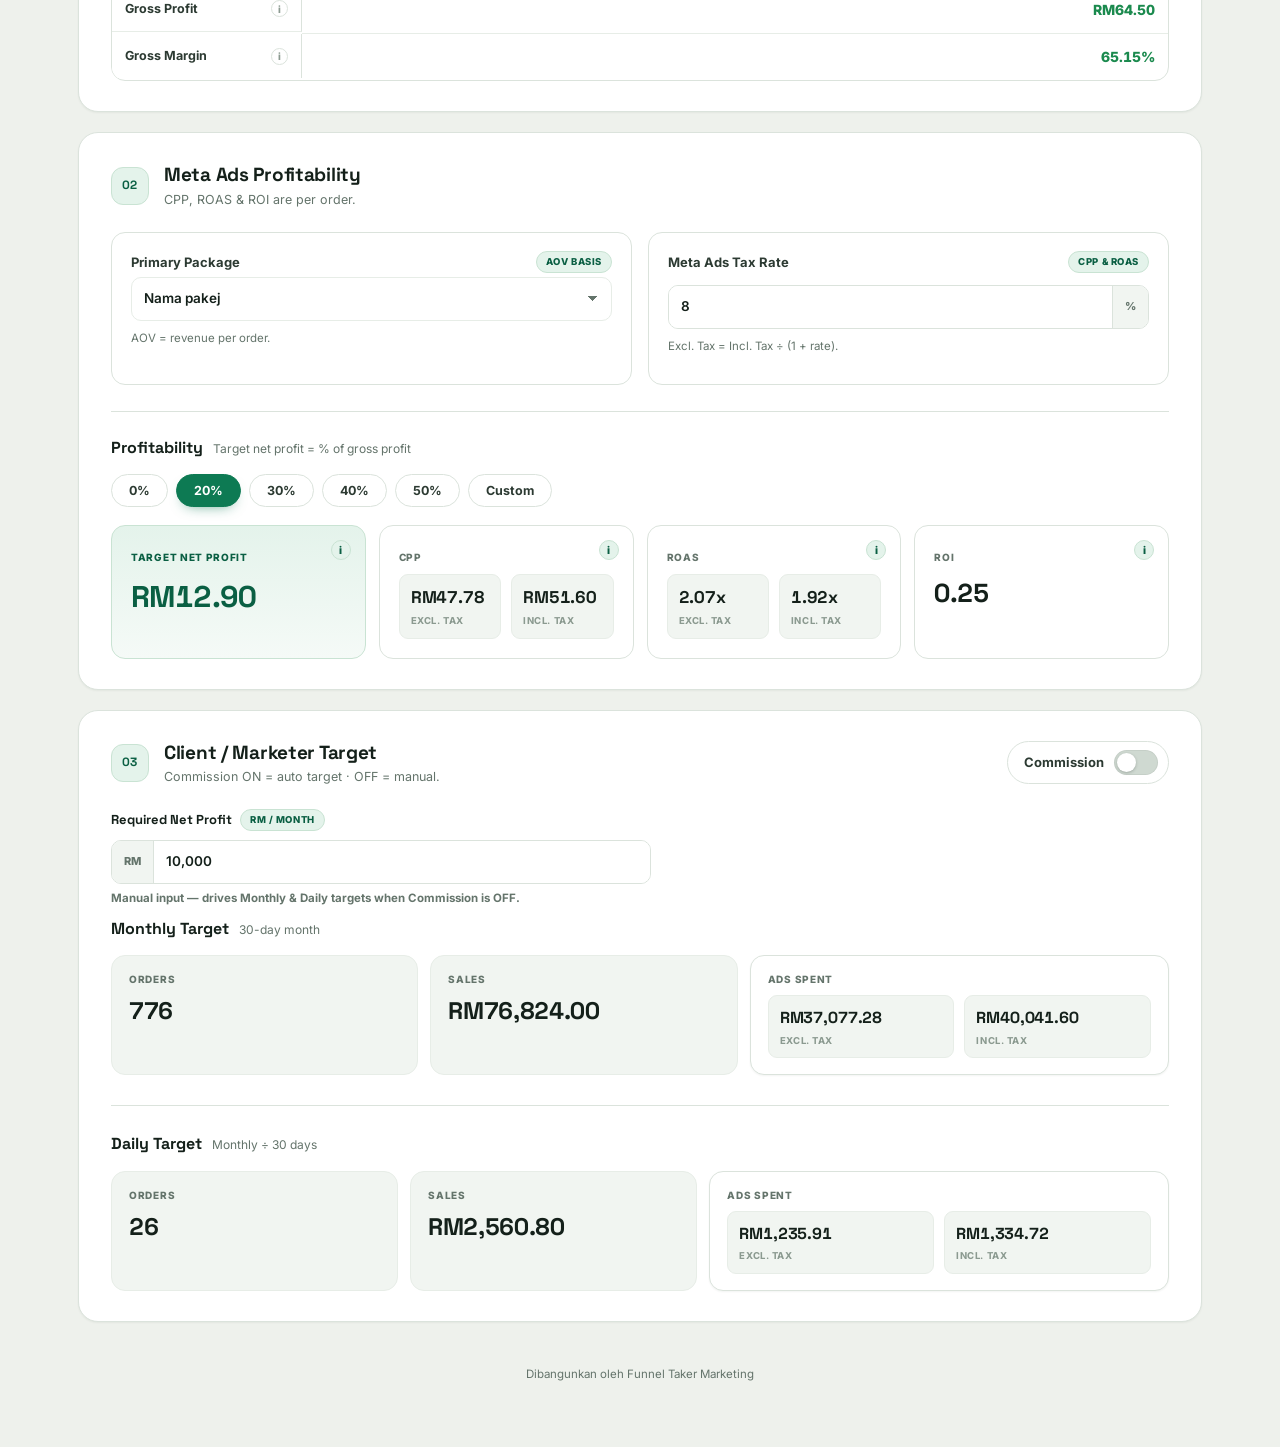
==== commit c8d218bf: "T9: redesign Section 01 Package Economics - single-package pill editor + read-only all-package compa" ====
--- a/index.html
+++ b/index.html
@@ -12,7 +12,7 @@
 <link rel="preconnect" href="https://fonts.googleapis.com">
 <link rel="preconnect" href="https://fonts.gstatic.com" crossorigin>
 <link href="https://fonts.googleapis.com/css2?family=Inter:wght@400;500;600;700;800&family=Space+Grotesk:wght@500;600;700&display=swap" rel="stylesheet">
-<link rel="stylesheet" href="style.css?v=t8">
+<link rel="stylesheet" href="style.css?v=t9">
 </head>
 <body>
 <main class="app">
@@ -45,12 +45,18 @@
     <div class="section-head">
       <div class="head-title">
         <span class="step">01</span>
-        <div><h2>Package Economics</h2><p class="hint">Compare packages side by side.</p></div>
+        <div><h2>Package Economics</h2><p class="hint">Edit one package at a time — compare all read-only below.</p></div>
       </div>
       <button id="addPackage" class="primary-btn">+ Add Package</button>
     </div>
-    <div class="table-wrap">
-      <table id="packageTable"></table>
+    <div id="pkgStrip" class="pkg-strip-zone"></div>
+    <div id="pkgEditor" class="pkg-editor"></div>
+    <div class="compare-block">
+      <div class="compare-t">
+        <div class="compare-tl"><span class="hint-chip">Output</span><h3>Compare all packages</h3></div>
+        <span class="hint">Read-only · side by side · scrolls when wide</span>
+      </div>
+      <div id="pkgCompare"></div>
     </div>
   </section>
 
@@ -220,7 +226,7 @@
   <footer>Dibangunkan oleh Funnel Taker Marketing</footer>
 </main>
 <div id="printArea" aria-hidden="true"></div>
-<script src="script.js?v=8727423"></script>
+<script src="script.js?v=t9"></script>
 <script src="script-pdf.js?v=t8"></script>
 <script>
 /* Theme toggle: flips html[data-theme] and persists to localStorage.
--- a/style.css
+++ b/style.css
@@ -691,3 +691,110 @@
   .split-value b{font-size:12.5px}
   .split-value{grid-template-columns:1fr}
 }
+
+/* ============================================================
+   SECTION 01 (Package Economics) REDESIGN — single-package editor
+   + read-only all-package compare. (Zack, 2026-09-07 T9)
+   Visual/layout only; calculation logic untouched. Appended so it
+   cannot disturb earlier rules. Uses the app's theme tokens.
+   ============================================================ */
+
+/* ---- package pill / tab strip ---- */
+.pkg-pills{display:flex;flex-wrap:wrap;gap:8px;margin-bottom:16px}
+.pkg-pill{
+  display:flex;flex-direction:column;align-items:flex-start;gap:2px;
+  padding:9px 13px;min-width:118px;max-width:210px;
+  border:1px solid var(--line);border-radius:12px;background:var(--card);
+  cursor:pointer;text-align:left;font-family:var(--font-body);box-shadow:var(--shadow-sm);
+  -webkit-tap-highlight-color:transparent;
+  transition:border-color .15s ease,background .15s ease,box-shadow .15s ease,transform .1s ease;
+}
+.pkg-pill:hover{border-color:var(--accent-line)}
+.pkg-pill:active{transform:translateY(1px)}
+.pkg-pill.active{
+  background:linear-gradient(180deg,var(--accent-soft),var(--tint-end));
+  border-color:var(--accent);box-shadow:0 8px 18px -10px var(--accent-shadow);
+}
+.pp-name{display:flex;align-items:center;gap:6px;width:100%;min-width:0}
+.pp-nm{font-family:var(--font-display);font-weight:700;font-size:13px;letter-spacing:-.01em;
+  color:var(--ink);white-space:nowrap;overflow:hidden;text-overflow:ellipsis;flex:0 1 auto;min-width:0}
+.pkg-pill.active .pp-nm{color:var(--accent-ink)}
+.pp-star{flex:0 0 auto;color:var(--accent);font-size:11px;line-height:1}
+.pp-gp{font-size:10px;font-weight:800;letter-spacing:.03em;color:var(--muted);font-variant-numeric:tabular-nums}
+.pkg-pill.active .pp-gp{color:var(--accent-ink)}
+
+/* ---- single-package editor ---- */
+.pkg-editor{border:1px solid var(--line);border-radius:var(--r-md);background:var(--card);padding:18px 20px;box-shadow:var(--shadow-sm)}
+.pkg-none,.pkg-empty{color:var(--muted);font-size:12.5px;padding:6px 0}
+.editor-head{display:flex;align-items:center;justify-content:space-between;gap:12px;flex-wrap:wrap;margin-bottom:16px}
+.editor-title{display:flex;align-items:center;gap:10px;flex-wrap:wrap;min-width:0}
+.editor-sub{font-size:11.5px;color:var(--muted)}
+.editor-actions{display:flex;gap:8px;flex-wrap:wrap}
+.ghost-btn{
+  border:1px solid var(--line);background:var(--field);color:var(--text);border-radius:9px;
+  padding:8px 14px;font-size:12px;font-weight:700;cursor:pointer;font-family:var(--font-body);
+  transition:all .15s ease;white-space:nowrap;
+}
+.ghost-btn:hover{border-color:var(--accent);color:var(--accent);background:var(--accent-soft)}
+.ghost-btn.danger{color:var(--bad);border-color:var(--line)}
+.ghost-btn.danger:hover{border-color:var(--bad);color:var(--bad);background:var(--bad-soft)}
+.editor-grid{display:grid;gap:12px}
+.e-card{
+  border:1px solid var(--line);border-radius:var(--r-md);background:var(--card);
+  padding:15px 16px;display:flex;flex-direction:column;gap:11px;
+}
+.e-card-head{display:flex;align-items:center;justify-content:space-between;gap:10px;flex-wrap:wrap}
+.e-card-head .add-sku{width:auto;margin-top:0;padding:7px 15px}
+.e-label{
+  font-family:var(--font-display);font-size:11.5px;font-weight:800;letter-spacing:.07em;
+  text-transform:uppercase;color:var(--accent-ink);
+}
+.e-label .e-subh{display:inline;text-transform:none;letter-spacing:0;color:var(--muted);font-size:11px;font-weight:600;font-family:var(--font-body)}
+.e-card .unit{margin-top:0}
+.e-2col,.e-ship-grid{display:grid;grid-template-columns:1fr 1fr;gap:14px;align-items:start}
+.e-sub{font-size:12px;font-weight:700;color:var(--text);display:flex;flex-direction:column;gap:6px;min-width:0}
+.e-sub .unit{height:44px}
+.e-sub.dim{opacity:.55}
+.e-note{color:var(--faint);font-size:11px;line-height:1.4;margin:0;font-weight:500}
+.e-free{
+  display:flex;align-items:center;justify-content:space-between;gap:12px;
+  padding:10px 13px;border:1px dashed var(--line);border-radius:var(--r-sm);
+  background:var(--field);font-size:12.5px;font-weight:700;color:var(--text);align-self:end;width:100%;
+}
+.e-free .switch{transform:scale(.94);transform-origin:right center}
+
+/* SKU editor rows (roomy, one package only) */
+.esku-list{margin-top:2px}
+.esku-row{display:grid;grid-template-columns:minmax(130px,1fr) auto;gap:12px;align-items:center;padding:8px 0;border-bottom:1px dashed var(--line-2)}
+.esku-row:last-child{border-bottom:0;padding-bottom:2px}
+.esku-name{height:40px}
+.esku-meta{display:grid;grid-template-columns:82px 132px 30px;gap:8px;align-items:center}
+.esku-meta .unit{height:40px;border-radius:9px}
+.esku-meta .unit input{font-size:12.5px}
+.esku-del{justify-self:center;width:26px;height:26px}
+.esku-del-empty{width:26px}
+
+/* ---- read-only compare matrix ---- */
+.compare-block{margin-top:24px;padding-top:20px;border-top:1px solid var(--line)}
+.compare-t{display:flex;align-items:center;justify-content:space-between;gap:12px;flex-wrap:wrap;margin-bottom:13px}
+.compare-tl{display:flex;align-items:center;gap:10px;flex-wrap:wrap}
+.compare-tl h3{font-family:var(--font-display);font-size:15px;font-weight:700;letter-spacing:-.01em;color:var(--ink);margin:0}
+.cmp-star{color:var(--accent);font-size:11px;display:inline-block;margin-right:3px}
+.pkg-cmp-wrap table.pkg-cmp{min-width:640px;width:100%;table-layout:fixed}
+.pkg-cmp thead th{text-align:center}
+.pkg-cmp .package-title{margin-top:2px}
+
+/* editor responsive */
+@media(max-width:760px){
+  .e-2col,.e-ship-grid{grid-template-columns:1fr}
+  .e-free{justify-self:stretch}
+}
+@media(max-width:640px){
+  .pkg-editor{padding:14px 13px;border-radius:14px}
+  .editor-head{margin-bottom:13px}
+}
+@media(max-width:520px){
+  .esku-row{grid-template-columns:1fr;gap:7px;padding:9px 0}
+  .esku-meta{grid-template-columns:76px minmax(0,1fr) 30px}
+}
+
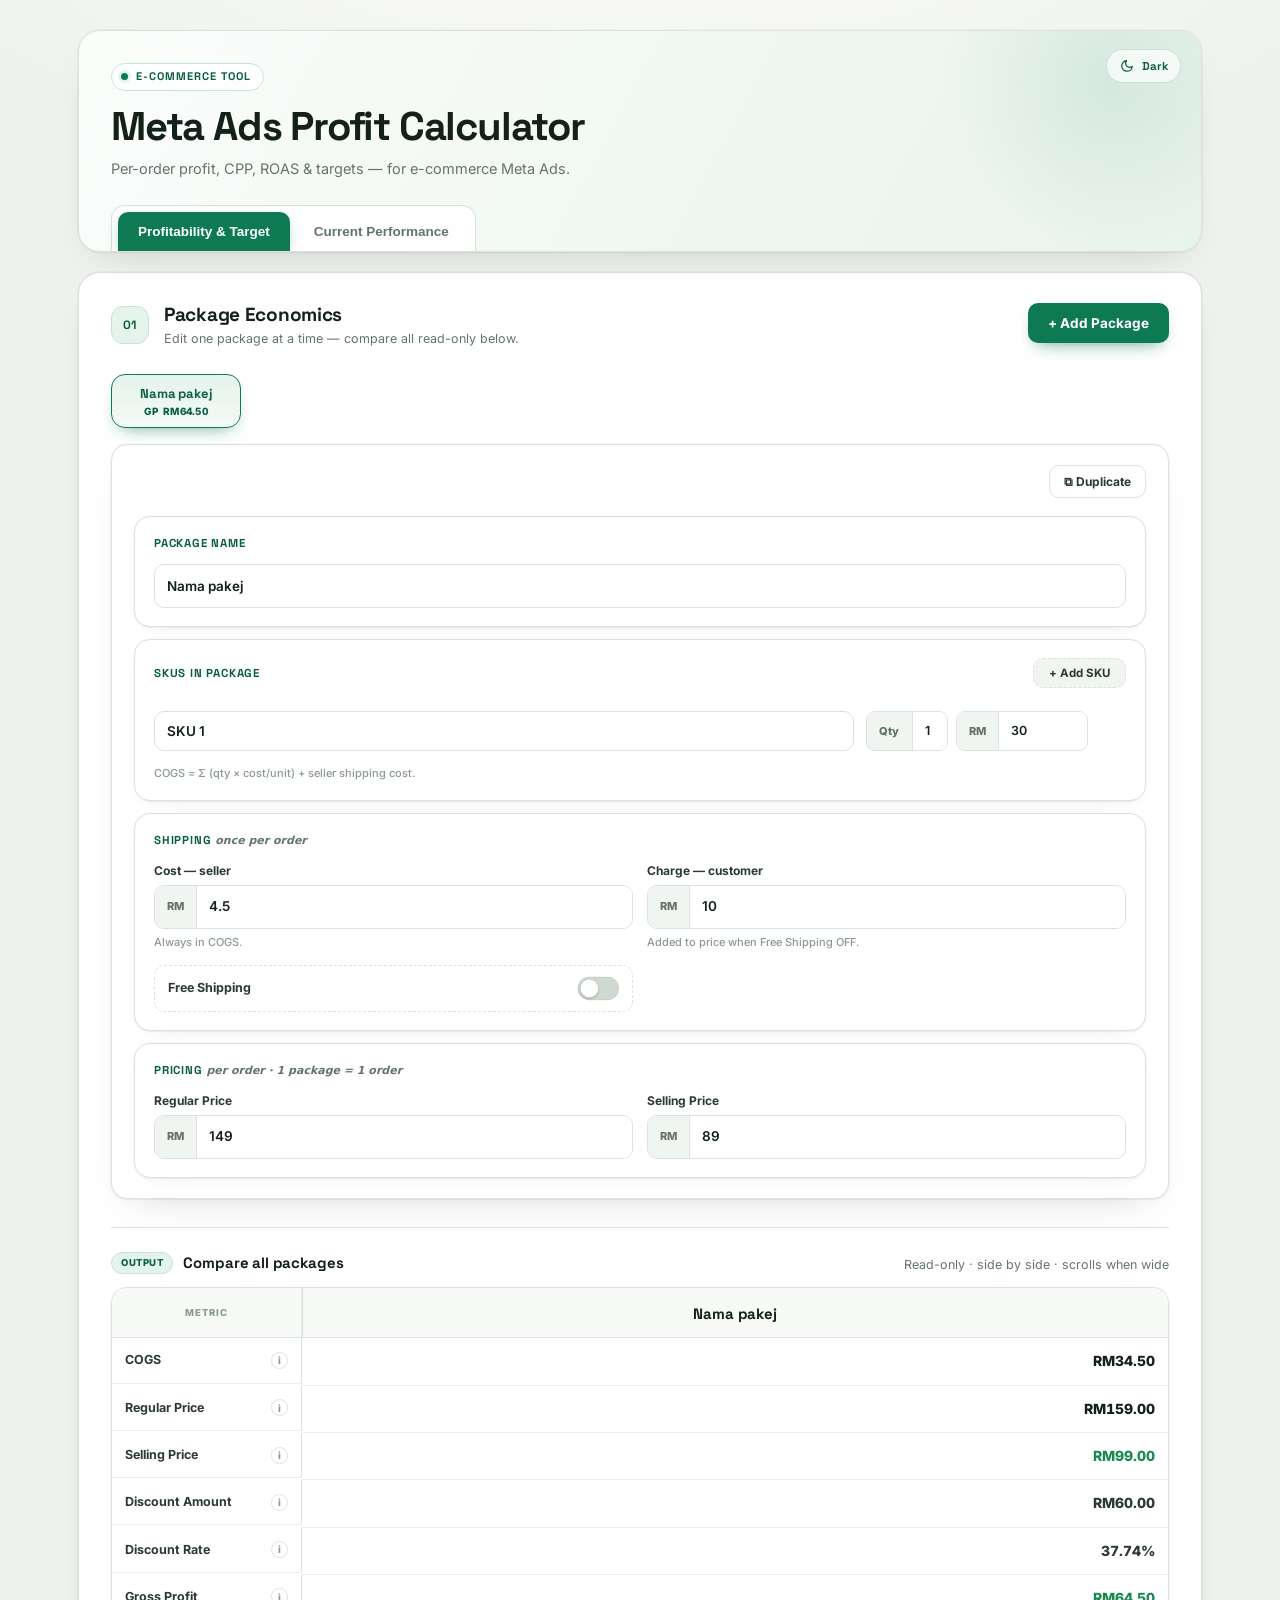
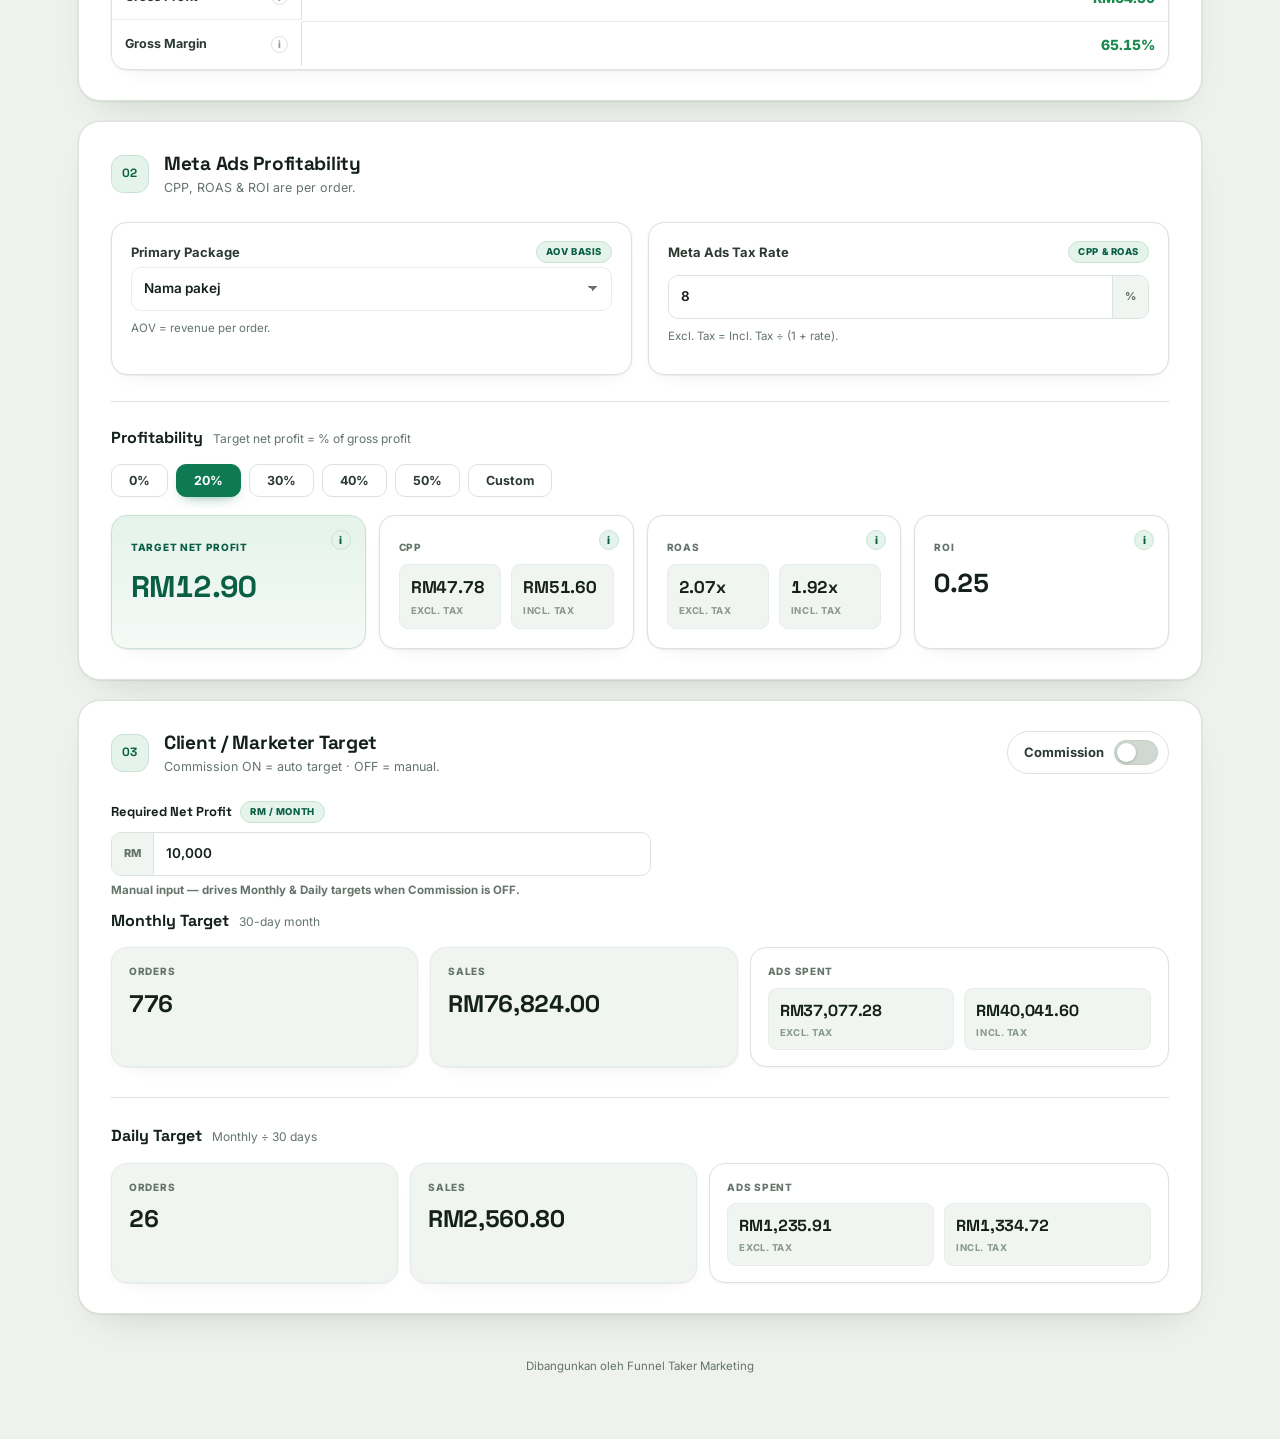
==== commit af5fcfd1: "T9 follow-up amendments (Zack): drop primary stars in pills+compare, editor-head = actions only, cen" ====
--- a/index.html
+++ b/index.html
@@ -12,7 +12,7 @@
 <link rel="preconnect" href="https://fonts.googleapis.com">
 <link rel="preconnect" href="https://fonts.gstatic.com" crossorigin>
 <link href="https://fonts.googleapis.com/css2?family=Inter:wght@400;500;600;700;800&family=Space+Grotesk:wght@500;600;700&display=swap" rel="stylesheet">
-<link rel="stylesheet" href="style.css?v=t9">
+<link rel="stylesheet" href="style.css?v=t10">
 </head>
 <body>
 <main class="app">
@@ -35,12 +35,6 @@
   </header>
 
   <div id="mainTab" class="tab-panel active">
-  <div class="pdf-bar">
-    <button id="pdfMainBtn" class="pdf-btn" type="button" aria-label="Download Profitability & Target as PDF" title="Opens the print dialog — choose 'Save as PDF' to download.">
-      <svg width="15" height="15" viewBox="0 0 24 24" fill="none" stroke="currentColor" stroke-width="2.2" stroke-linecap="round" stroke-linejoin="round" aria-hidden="true"><path d="M21 15v4a2 2 0 0 1-2 2H5a2 2 0 0 1-2-2v-4"/><polyline points="7 10 12 15 17 10"/><line x1="12" y1="15" x2="12" y2="3"/></svg>
-      <span>Download PDF</span>
-    </button>
-  </div>
   <section class="panel">
     <div class="section-head">
       <div class="head-title">
@@ -174,12 +168,6 @@
   </div>
 
   <div id="currentTab" class="tab-panel">
-  <div class="pdf-bar">
-    <button id="pdfCurrentBtn" class="pdf-btn" type="button" aria-label="Download Current Performance as PDF" title="Opens the print dialog — choose 'Save as PDF' to download.">
-      <svg width="15" height="15" viewBox="0 0 24 24" fill="none" stroke="currentColor" stroke-width="2.2" stroke-linecap="round" stroke-linejoin="round" aria-hidden="true"><path d="M21 15v4a2 2 0 0 1-2 2H5a2 2 0 0 1-2-2v-4"/><polyline points="7 10 12 15 17 10"/><line x1="12" y1="15" x2="12" y2="3"/></svg>
-      <span>Download PDF</span>
-    </button>
-  </div>
   <section class="panel">
     <div class="section-head">
       <div class="head-title">
@@ -225,9 +213,7 @@
 
   <footer>Dibangunkan oleh Funnel Taker Marketing</footer>
 </main>
-<div id="printArea" aria-hidden="true"></div>
-<script src="script.js?v=t9"></script>
-<script src="script-pdf.js?v=t8"></script>
+<script src="script.js?v=t10"></script>
 <script>
 /* Theme toggle: flips html[data-theme] and persists to localStorage.
    FOUC already prevented by the head script. Icon/label visibility is
--- a/style.css
+++ b/style.css
@@ -59,19 +59,19 @@
 /* ---------- Dark tokens (forest green, not too heavy) ---------- */
 html[data-theme="dark"]{
   color-scheme:dark;
-  --bg:#0a110d;            /* near-black-green canvas */
-  --halo:rgba(20,40,30,.55);            /* soft top sheen */
-  --surface:#111a15;       /* panels */
-  --card:#131d17;          /* inner raised cards (a touch lighter) */
-  --field:#0d1511;         /* inputs sit slightly into the canvas */
-  --thead:#0d1511;
-  --ink:#e3ede7;           /* headings — bright soft green-white */
-  --text:#c7d3cc;          /* body */
-  --muted:#8ba196;
-  --faint:#5f7569;
-  --line:#22312a;          /* borders */
-  --line-2:#1a2821;
-  --line-3:#151f1a;
+  --bg:#0e1712;            /* charcoal-green canvas — brightened (not too dark) */
+  --halo:rgba(24,50,36,.5);            /* soft top sheen */
+  --surface:#16221c;       /* panels */
+  --card:#1b2a22;          /* inner raised cards (a touch lighter) */
+  --field:#121e17;         /* inputs sit slightly into the canvas */
+  --thead:#121d17;
+  --ink:#eaf3ed;           /* headings — bright soft green-white */
+  --text:#cfdad3;          /* body */
+  --muted:#93a99d;
+  --faint:#6b8375;
+  --line:#2a3c33;          /* borders */
+  --line-2:#22342b;
+  --line-3:#1b2a23;
   --accent:#2faf7c;        /* brighter accent for contrast on dark */
   --accent-2:#3cbd8a;
   --accent-ink:#8fe3bb;    /* light text on deep-green tint */
@@ -512,138 +512,6 @@
   .table-wrap{border-radius:13px}
 }
 
-/* ============================================================
-   PER-TAB "Download PDF" (print-to-PDF) + PHONE OPTIMISATION
-   Zack, 2026-09-07. Visual/layout only — calculation logic
-   untouched. Appended so it cannot disturb earlier rules.
-   ============================================================ */
-
-/* ---------- PDF bar + button (screen only) ---------- */
-.pdf-bar{display:flex;justify-content:flex-end;align-items:center;margin:4px 0 0;padding:2px 2px 6px}
-.pdf-btn{
-  display:inline-flex;align-items:center;gap:8px;
-  border:1px solid var(--accent-line);background:var(--card);color:var(--accent-ink);
-  border-radius:999px;padding:10px 17px;font-family:var(--font-body);font-size:12.5px;font-weight:700;
-  cursor:pointer;box-shadow:var(--shadow-sm);white-space:nowrap;-webkit-tap-highlight-color:transparent;
-  transition:background .15s ease,border-color .15s ease,color .15s ease,transform .1s ease;
-}
-.pdf-btn:hover{border-color:var(--accent);color:var(--accent);background:var(--accent-soft)}
-.pdf-btn:active{transform:translateY(1px)}
-
-/* ---------- Print (hidden on screen) ---------- */
-#printArea{display:none}
-
-/* ============================================================
-   Download PDF — app-accurate snapshot of the ACTIVE tab.
-   Zack, 2026-09-07 (rework). Content is cloned/built with the
-   app's OWN styled classes + theme tokens (see script-pdf.js),
-   so the PDF matches the on-screen cards/tables/type/green
-   branding and follows the ACTIVE theme (light or dark) — it is
-   NOT a rebuilt "clean report". Visual only; logic untouched.
-   ============================================================ */
-@media print{
-  @page{ size:A4 portrait; margin:12mm 11mm; }
-  /* honour the ACTIVE theme's page canvas instead of forcing white */
-  html,body{ background:var(--bg) !important; background-image:none !important; }
-  body{ -webkit-print-color-adjust:exact; print-color-adjust:exact; }
-  main.app,.app,footer{display:none !important}
-
-  #printArea{ display:block !important; background:var(--bg); color:var(--text);
-    font-family:var(--font-body); font-size:13px; line-height:1.4; }
-  #printArea, #printArea *{ -webkit-print-color-adjust:exact; print-color-adjust:exact; }
-  #printArea .p-sheet{ max-width:100% }
-
-  /* ---- masthead (mirrors hero: ink title, green eyebrow pill) ---- */
-  #printArea .p-mast{ display:flex; align-items:flex-end; justify-content:space-between; gap:14px;
-    flex-wrap:wrap; padding:0 0 13px; margin:0 0 16px; border-bottom:1px solid var(--line); break-inside:avoid; }
-  #printArea .p-mast-l{ min-width:0 }
-  #printArea .p-brand{ font-family:var(--font-display); font-weight:700; font-size:24px;
-    letter-spacing:-.02em; color:var(--ink); line-height:1.1; }
-  #printArea .p-eyebrow{ display:inline-flex; align-items:center; gap:8px; margin-top:9px;
-    padding:5px 12px 5px 9px; border:1px solid var(--accent-line); border-radius:999px; background:var(--glass);
-    font-family:var(--font-display); font-size:10.5px; font-weight:700; letter-spacing:.09em;
-    color:var(--accent-ink); text-transform:uppercase; }
-  #printArea .p-eyebrow::before{ content:""; width:7px; height:7px; border-radius:50%;
-    background:var(--accent); box-shadow:0 0 0 3px var(--accent-soft); }
-  #printArea .p-stamp{ font-size:10px; color:var(--muted); text-align:right; white-space:nowrap; }
-
-  /* ---- framed sections (app .panel look via theme tokens) ---- */
-  #printArea .p-panel{ background:var(--surface); border:1px solid var(--line);
-    border-radius:var(--r-lg); padding:16px 20px; margin:0 0 12px; }
-  #printArea .p-sechead{ display:flex; align-items:center; gap:12px; margin:0 0 11px; break-inside:avoid; }
-  #printArea .p-step{ flex:0 0 auto; width:30px; height:30px; border-radius:10px; background:var(--accent-soft);
-    border:1px solid var(--accent-line); color:var(--accent-ink); display:grid; place-items:center;
-    font-family:var(--font-display); font-weight:700; font-size:12px; }
-  #printArea .p-h2{ font-family:var(--font-display); font-size:17px; font-weight:700; letter-spacing:-.015em;
-    color:var(--ink); margin:0; line-height:1.2; }
-  #printArea .p-ctx{ font-size:11.5px; color:var(--muted); margin:8px 0 0; line-height:1.45; }
-  #printArea .p-ctx b{ color:var(--text); font-weight:700; }
-  #printArea .p-subh{ font-family:var(--font-display); font-weight:700; font-size:13px;
-    letter-spacing:-.015em; color:var(--ink); margin:12px 0 7px; }
-
-  /* cloned live cards: hide tooltip dots, never ellipsis/clip big KPIs, avoid splits */
-  #printArea .info, #printArea .info-dot{ display:none !important; }
-  #printArea .profit-card > strong, #printArea .target-grid strong, #printArea .split-grid strong,
-  #printArea .performance-results strong, #printArea .net-result strong{
-    white-space:normal; line-height:1.15; word-break:break-word; overflow:visible; text-overflow:clip; }
-  /* compact the cloned Current-Performance result cards so the whole
-     tab (results + net + CTA footer) can sit on one page if it fits */
-  #printArea .performance-results{ gap:9px; }
-  #printArea .performance-results article{ padding:12px 13px; }
-  #printArea .performance-results small{ margin:0; }
-  #printArea .performance-results strong{ font-size:19px; margin-top:4px; }
-  #printArea .net-result{ padding:13px 18px; margin-top:12px; }
-  #printArea .net-result strong{ font-size:27px; }
-  #printArea .profit-card, #printArea .target-grid > div, #printArea .split-grid > div,
-  #printArea .performance-results article, #printArea .net-result, #printArea .target-section,
-  #printArea .p-sec-spread{ break-inside:avoid; }
-  #printArea .target-section + .target-section{ margin-top:20px; border-top:1px solid var(--line); padding-top:18px; }
-
-  /* grids: 2-up profit/results; keep target 3-across so no orphan card */
-  #printArea .profit-grid, #printArea .performance-results{ grid-template-columns:repeat(2,1fr); }
-  #printArea .target-grid, #printArea .daily-grid{ grid-template-columns:1.1fr 1.1fr 1.5fr; }
-  #printArea .split-grid{ grid-template-columns:1fr; }
-
-  /* ---- tables: fit the page — all package columns visible, never truncated ---- */
-  #printArea .table-wrap{ overflow:visible; }
-  #printArea .p-tbl{ width:100%; min-width:0; table-layout:fixed; }
-  #printArea .p-tbl thead th:first-child,
-  #printArea .p-tbl td.row-label{ position:static; width:118px; box-shadow:none; }
-  #printArea .p-tbl.kv td.row-label{ width:220px; }
-  #printArea .p-tbl th, #printArea .p-tbl td{ padding:9px 10px; vertical-align:top; }
-  #printArea .p-tbl thead th{ text-align:left; }
-  #printArea .p-tbl .p-pkgname{ display:block; font-family:var(--font-display); font-weight:800; font-size:12.5px;
-    letter-spacing:-.01em; color:var(--ink); text-transform:none; white-space:normal; word-break:break-word; }
-  #printArea .p-badge{ display:inline-block; margin:6px 0 0; font-size:7.5px; font-weight:800; letter-spacing:.05em;
-    background:var(--accent); color:var(--on-accent); border-radius:5px; padding:2px 7px; text-transform:uppercase; }
-  #printArea .p-pkgsub{ display:block; font-size:8.5px; font-weight:600; color:var(--muted);
-    margin-top:6px; white-space:normal; word-break:break-word; line-height:1.5; }
-  #printArea .p-pkgsub .em{ color:var(--faint); font-weight:700; }
-  #printArea .p-tbl .cell-value{ white-space:normal; word-break:break-word; text-align:right; }
-  #printArea .p-tbl td.row-label{ white-space:normal; }
-  #printArea thead{ display:table-header-group; }
-  #printArea tr{ break-inside:avoid; }
-  #printArea .p-empty{ color:var(--muted); font-size:12px; padding:6px 0; }
-
-  /* ---- footer (app link + CTA) ---- */
-  #printArea .p-foot{ margin-top:0; padding-top:13px; border-top:1px solid var(--line);
-    text-align:center; break-inside:avoid; }
-  #printArea .p-cta{ font-family:var(--font-display); font-weight:700; font-size:14px; color:var(--ink); }
-  #printArea .p-link{ display:inline-block; margin-top:7px; font-family:var(--font-display); font-weight:700;
-    font-size:15.5px; letter-spacing:-.01em; color:var(--accent); text-decoration:none; word-break:break-all; }
-  #printArea .p-note{ font-size:10.5px; color:var(--muted); margin-top:7px; }
-  #printArea .p-made{ font-size:9px; color:var(--faint); margin-top:12px; letter-spacing:.03em; }
-}
-
-/* ---------- Phone optimisation (320–430px) ---------- */
-@media(max-width:640px){
-  .pdf-bar{justify-content:flex-end}
-}
-@media(max-width:520px){
-  .hero{padding:20px 14px 0}
-  .sub{font-size:13px}
-  .pdf-btn{padding:10px 15px;font-size:12px}
-}
 @media(max-width:430px){
   .app{padding:12px 8px 40px}
   .panel{padding:17px 13px;border-radius:16px;margin:14px 0}
@@ -702,10 +570,10 @@
 /* ---- package pill / tab strip ---- */
 .pkg-pills{display:flex;flex-wrap:wrap;gap:8px;margin-bottom:16px}
 .pkg-pill{
-  display:flex;flex-direction:column;align-items:flex-start;gap:2px;
-  padding:9px 13px;min-width:118px;max-width:210px;
-  border:1px solid var(--line);border-radius:12px;background:var(--card);
-  cursor:pointer;text-align:left;font-family:var(--font-body);box-shadow:var(--shadow-sm);
+  display:flex;flex-direction:column;align-items:center;gap:3px;
+  padding:10px 15px;min-width:130px;max-width:230px;
+  border:1px solid var(--line);border-radius:14px;background:var(--card);
+  cursor:pointer;text-align:center;font-family:var(--font-body);box-shadow:var(--shadow-sm);
   -webkit-tap-highlight-color:transparent;
   transition:border-color .15s ease,background .15s ease,box-shadow .15s ease,transform .1s ease;
 }
@@ -715,20 +583,17 @@
   background:linear-gradient(180deg,var(--accent-soft),var(--tint-end));
   border-color:var(--accent);box-shadow:0 8px 18px -10px var(--accent-shadow);
 }
-.pp-name{display:flex;align-items:center;gap:6px;width:100%;min-width:0}
+.pp-name{display:flex;align-items:center;justify-content:center;gap:6px;width:100%;min-width:0}
 .pp-nm{font-family:var(--font-display);font-weight:700;font-size:13px;letter-spacing:-.01em;
   color:var(--ink);white-space:nowrap;overflow:hidden;text-overflow:ellipsis;flex:0 1 auto;min-width:0}
 .pkg-pill.active .pp-nm{color:var(--accent-ink)}
-.pp-star{flex:0 0 auto;color:var(--accent);font-size:11px;line-height:1}
 .pp-gp{font-size:10px;font-weight:800;letter-spacing:.03em;color:var(--muted);font-variant-numeric:tabular-nums}
 .pkg-pill.active .pp-gp{color:var(--accent-ink)}
 
 /* ---- single-package editor ---- */
-.pkg-editor{border:1px solid var(--line);border-radius:var(--r-md);background:var(--card);padding:18px 20px;box-shadow:var(--shadow-sm)}
+.pkg-editor{border:1px solid var(--line);border-radius:var(--r-md);background:var(--card);padding:20px 22px;box-shadow:var(--shadow-sm)}
 .pkg-none,.pkg-empty{color:var(--muted);font-size:12.5px;padding:6px 0}
-.editor-head{display:flex;align-items:center;justify-content:space-between;gap:12px;flex-wrap:wrap;margin-bottom:16px}
-.editor-title{display:flex;align-items:center;gap:10px;flex-wrap:wrap;min-width:0}
-.editor-sub{font-size:11.5px;color:var(--muted)}
+.editor-head{display:flex;align-items:center;justify-content:flex-end;gap:12px;flex-wrap:wrap;margin-bottom:16px}
 .editor-actions{display:flex;gap:8px;flex-wrap:wrap}
 .ghost-btn{
   border:1px solid var(--line);background:var(--field);color:var(--text);border-radius:9px;
@@ -779,7 +644,6 @@
 .compare-t{display:flex;align-items:center;justify-content:space-between;gap:12px;flex-wrap:wrap;margin-bottom:13px}
 .compare-tl{display:flex;align-items:center;gap:10px;flex-wrap:wrap}
 .compare-tl h3{font-family:var(--font-display);font-size:15px;font-weight:700;letter-spacing:-.01em;color:var(--ink);margin:0}
-.cmp-star{color:var(--accent);font-size:11px;display:inline-block;margin-right:3px}
 .pkg-cmp-wrap table.pkg-cmp{min-width:640px;width:100%;table-layout:fixed}
 .pkg-cmp thead th{text-align:center}
 .pkg-cmp .package-title{margin-top:2px}
@@ -798,3 +662,54 @@
   .esku-meta{grid-template-columns:76px minmax(0,1fr) 30px}
 }
 
+
+/* ============================================================
+   T10 — ELEVATED SaaS SURFACES (Calendly-informed)
+   Zack, 2026-09-07 (follow-up T9 amendments). Keeps the app's
+   green accent + light/dark tokens. Adds layered soft elevation,
+   ~16px radii on elevated cards, an 8px rhythm, squarer buttons
+   and clearer type hierarchy. Visual only — logic untouched.
+   Appended so it cannot disturb earlier rules.
+   ============================================================ */
+
+:root{
+  --r-lg:22px;--r-md:16px;--r-sm:10px;
+  --elev:0 0 0 1px rgba(20,32,26,.03),0 1px 2px rgba(20,32,26,.04),0 18px 38px -24px rgba(20,43,30,.22);
+  --elev-sm:0 0 0 1px rgba(20,32,26,.02),0 1px 2px rgba(20,32,26,.04),0 10px 22px -18px rgba(20,43,30,.18);
+}
+html[data-theme="dark"]{
+  --elev:0 0 0 1px rgba(0,0,0,.26),0 1px 2px rgba(0,0,0,.30),0 22px 48px -30px rgba(0,0,0,.62);
+  --elev-sm:0 0 0 1px rgba(0,0,0,.22),0 1px 3px rgba(0,0,0,.30),0 12px 26px -20px rgba(0,0,0,.55);
+}
+
+/* outer hero + big panels sit on the canvas with soft elevation */
+.hero{border-radius:var(--r-lg);box-shadow:var(--elev)}
+.panel,.pkg-editor{box-shadow:var(--elev)}
+.panel{background:var(--surface);border-color:var(--line)}
+
+/* inner raised cards float gently above their panel */
+.e-card,.setting-card,.profit-card,
+.performance-results article,
+.target-grid>div,.split-grid>div,
+.pkg-cmp-wrap,.pkg-pill{box-shadow:var(--elev-sm)}
+.target-grid .ads-card{background:var(--card)}
+.profit-card:hover,.performance-results article:hover{border-color:var(--accent-line)}
+
+/* squarer, chunkier action buttons (Calendly ~8-10px, not pill) */
+.primary-btn,.ghost-btn,.presets button,.add-sku{border-radius:10px}
+.primary-btn{padding:12px 20px}
+
+/* clearer vertical rhythm for section titles */
+.section-head{margin-bottom:26px}
+.compare-block{margin-top:28px;padding-top:24px}
+
+/* editor action rail + cards breathe on the 8px grid */
+.editor-head{margin-bottom:18px}
+.e-card{padding:18px 19px;gap:13px}
+
+@media(max-width:640px){
+  .pkg-editor,.panel{border-radius:18px}
+}
+@media(max-width:430px){
+  .pkg-editor{border-radius:16px}
+}
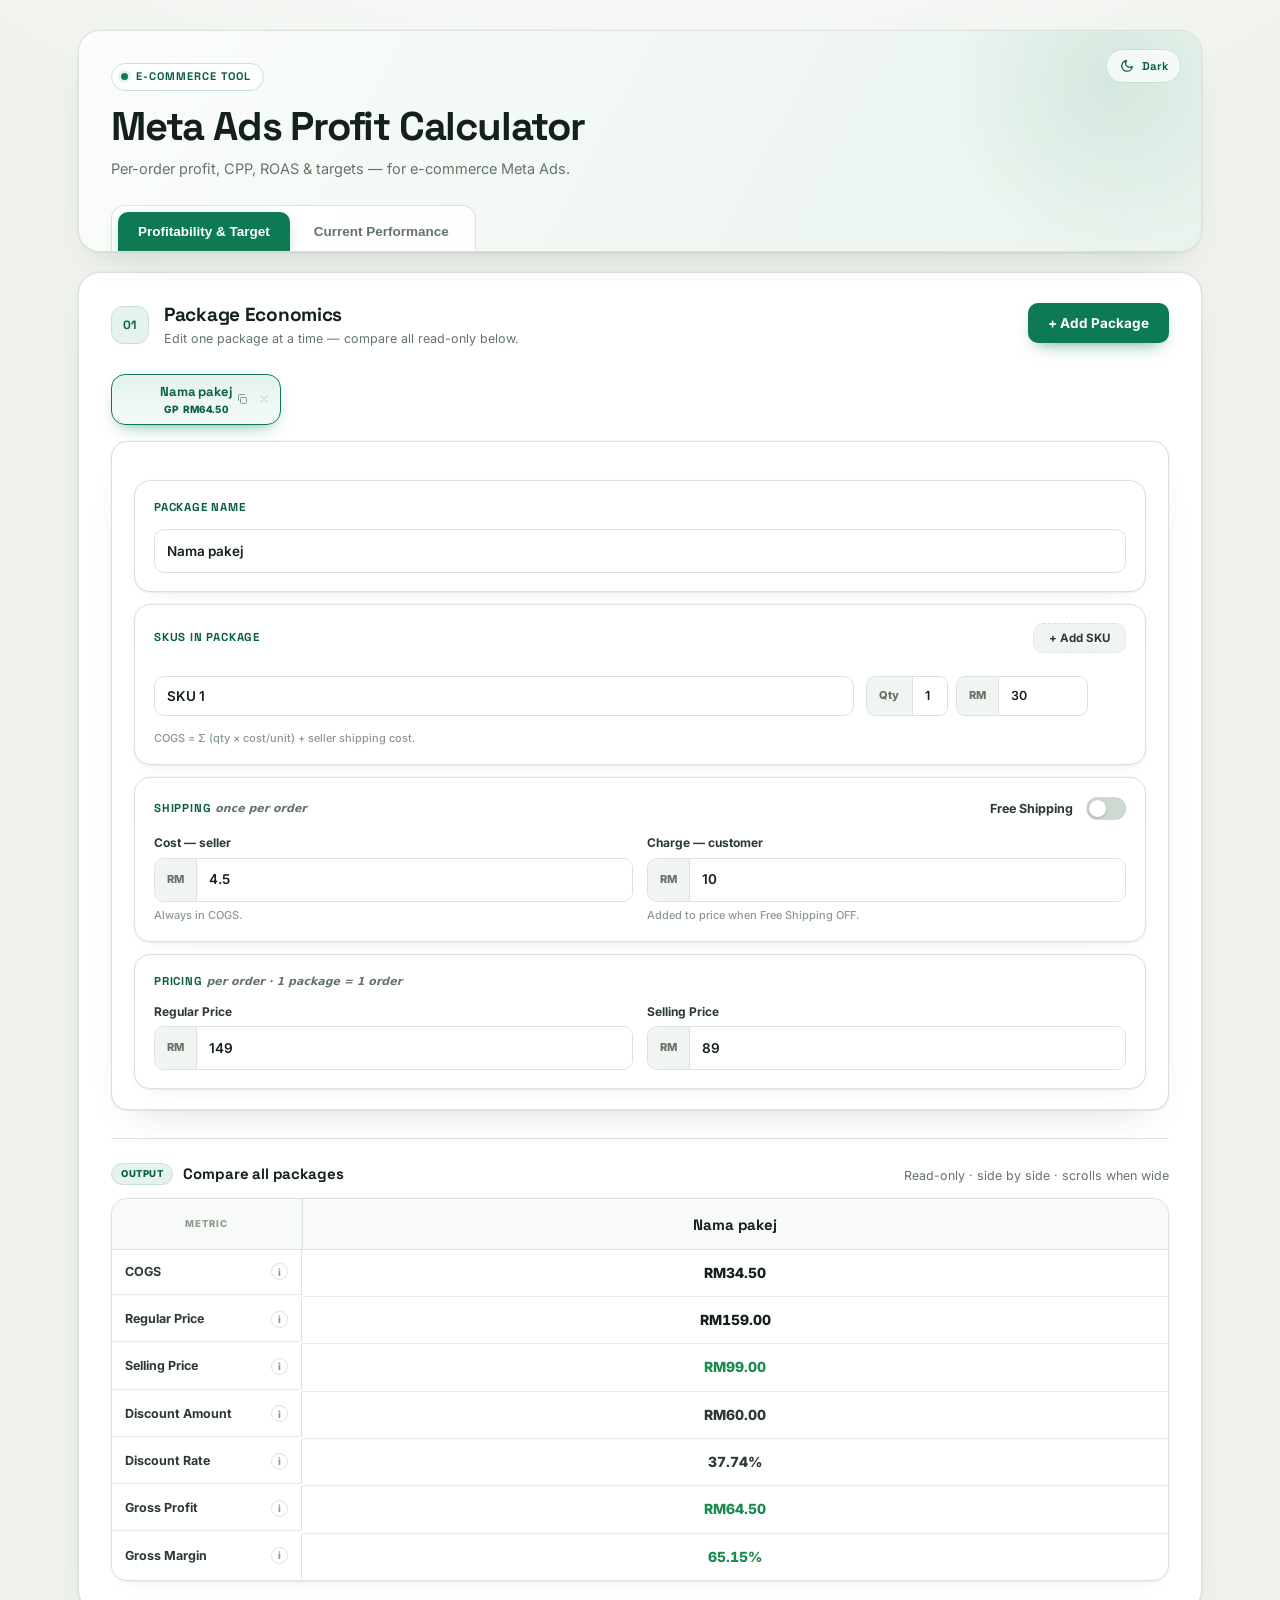
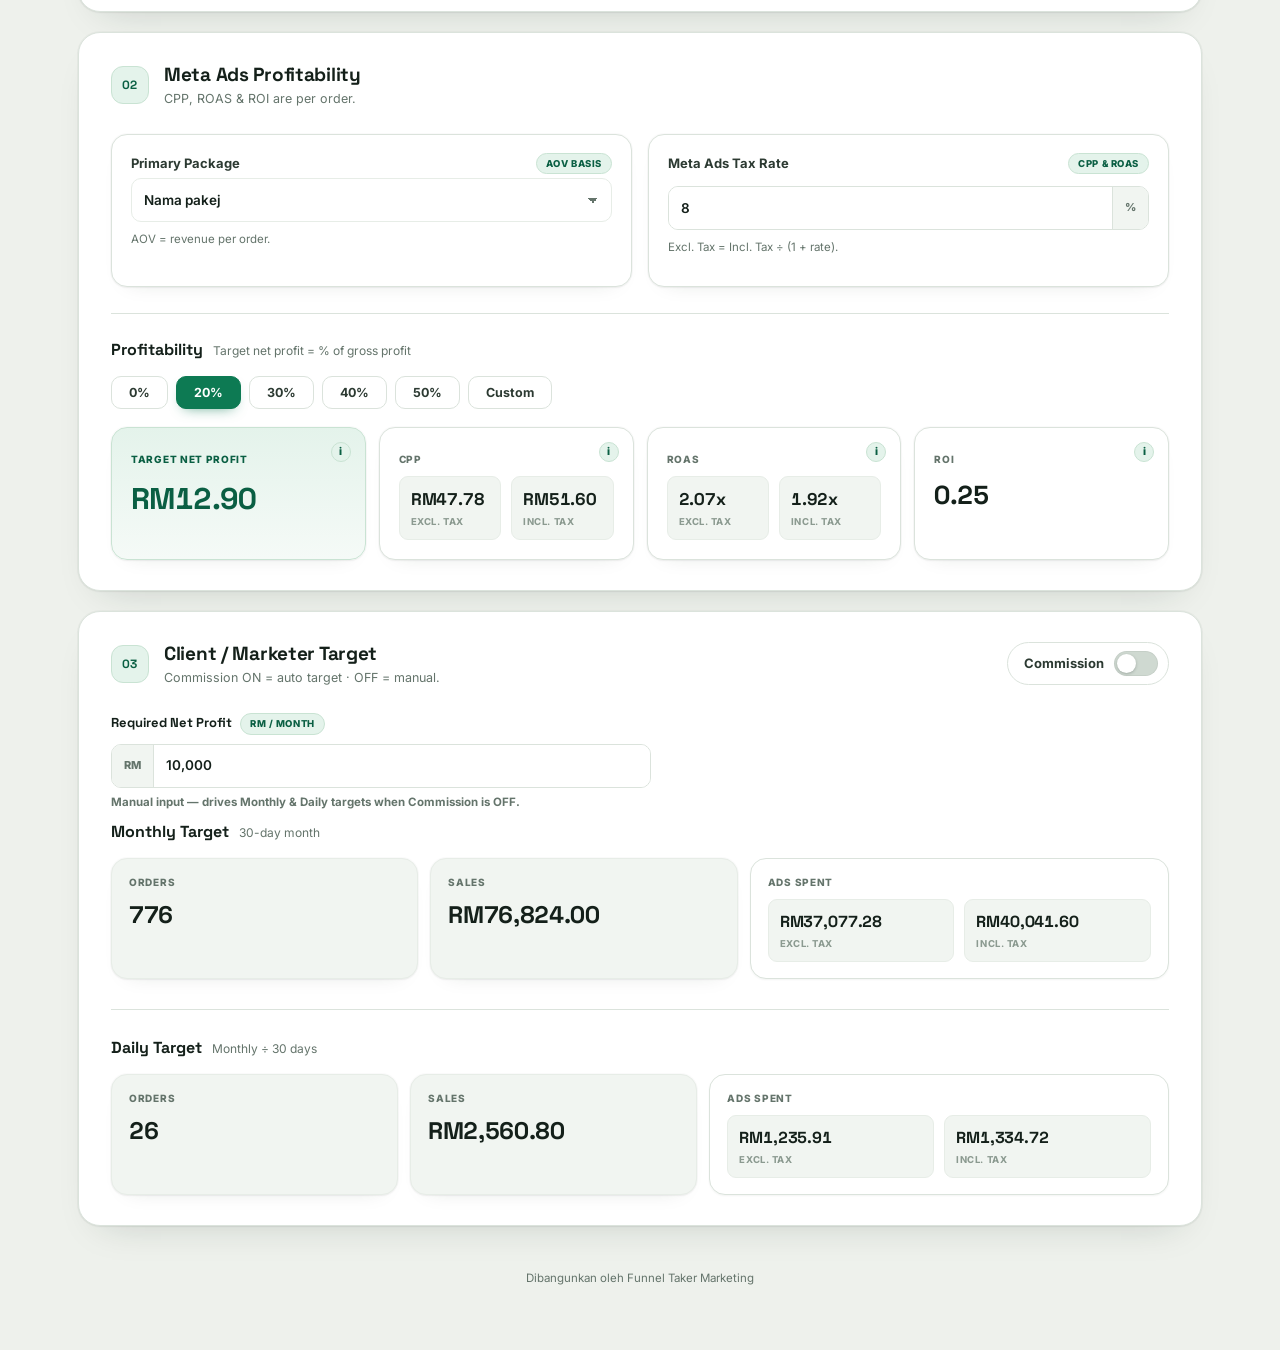
==== commit 87d8ee45: "T11 amendments (Zack): per-pill dup/remove icons w/ stopPropagation; drop editor-head Duplicate butt" ====
--- a/index.html
+++ b/index.html
@@ -12,7 +12,7 @@
 <link rel="preconnect" href="https://fonts.googleapis.com">
 <link rel="preconnect" href="https://fonts.gstatic.com" crossorigin>
 <link href="https://fonts.googleapis.com/css2?family=Inter:wght@400;500;600;700;800&family=Space+Grotesk:wght@500;600;700&display=swap" rel="stylesheet">
-<link rel="stylesheet" href="style.css?v=t10">
+<link rel="stylesheet" href="style.css?v=t11">
 </head>
 <body>
 <main class="app">
@@ -213,7 +213,7 @@
 
   <footer>Dibangunkan oleh Funnel Taker Marketing</footer>
 </main>
-<script src="script.js?v=t10"></script>
+<script src="script.js?v=t11"></script>
 <script>
 /* Theme toggle: flips html[data-theme] and persists to localStorage.
    FOUC already prevented by the head script. Icon/label visibility is
--- a/style.css
+++ b/style.css
@@ -570,8 +570,8 @@
 /* ---- package pill / tab strip ---- */
 .pkg-pills{display:flex;flex-wrap:wrap;gap:8px;margin-bottom:16px}
 .pkg-pill{
-  display:flex;flex-direction:column;align-items:center;gap:3px;
-  padding:10px 15px;min-width:130px;max-width:230px;
+  display:flex;align-items:center;justify-content:center;gap:0;position:relative;
+  padding:8px 6px;min-width:150px;max-width:260px;
   border:1px solid var(--line);border-radius:14px;background:var(--card);
   cursor:pointer;text-align:center;font-family:var(--font-body);box-shadow:var(--shadow-sm);
   -webkit-tap-highlight-color:transparent;
@@ -583,12 +583,25 @@
   background:linear-gradient(180deg,var(--accent-soft),var(--tint-end));
   border-color:var(--accent);box-shadow:0 8px 18px -10px var(--accent-shadow);
 }
+/* symmetric layout: left spacer mirrors right action column so name/GP stay centred */
+.pp-sp{width:42px;flex:0 0 42px;pointer-events:none}
+.pp-acts{width:42px;flex:0 0 42px;display:flex;align-items:center;justify-content:flex-end;gap:3px}
+.pp-center{flex:0 1 auto;min-width:0;display:flex;flex-direction:column;align-items:center;justify-content:center}
 .pp-name{display:flex;align-items:center;justify-content:center;gap:6px;width:100%;min-width:0}
 .pp-nm{font-family:var(--font-display);font-weight:700;font-size:13px;letter-spacing:-.01em;
   color:var(--ink);white-space:nowrap;overflow:hidden;text-overflow:ellipsis;flex:0 1 auto;min-width:0}
 .pkg-pill.active .pp-nm{color:var(--accent-ink)}
 .pp-gp{font-size:10px;font-weight:800;letter-spacing:.03em;color:var(--muted);font-variant-numeric:tabular-nums}
 .pkg-pill.active .pp-gp{color:var(--accent-ink)}
+/* per-pill action icons (duplicate / remove) */
+.pp-ico{
+  display:inline-flex;align-items:center;justify-content:center;width:19px;height:19px;
+  border:1px solid transparent;border-radius:7px;background:transparent;color:var(--faint);
+  padding:0;cursor:pointer;line-height:0;transition:all .13s ease;font-family:var(--font-body);
+}
+.pp-ico:hover{color:var(--accent);background:var(--accent-soft);border-color:var(--accent-line)}
+.pp-ico.pp-del:hover{color:var(--bad);background:var(--bad-soft);border-color:var(--bad)}
+.pp-ico:disabled{opacity:.3;cursor:not-allowed;pointer-events:none}
 
 /* ---- single-package editor ---- */
 .pkg-editor{border:1px solid var(--line);border-radius:var(--r-md);background:var(--card);padding:20px 22px;box-shadow:var(--shadow-sm)}
@@ -621,12 +634,12 @@
 .e-sub .unit{height:44px}
 .e-sub.dim{opacity:.55}
 .e-note{color:var(--faint);font-size:11px;line-height:1.4;margin:0;font-weight:500}
-.e-free{
-  display:flex;align-items:center;justify-content:space-between;gap:12px;
-  padding:10px 13px;border:1px dashed var(--line);border-radius:var(--r-sm);
-  background:var(--field);font-size:12.5px;font-weight:700;color:var(--text);align-self:end;width:100%;
-}
-.e-free .switch{transform:scale(.94);transform-origin:right center}
+/* Free Shipping toggle sits inline on the Shipping card's header row (T11) */
+.e-ship-head{min-height:0;margin:0}
+.e-ship-head .e-label{line-height:1.2}
+.e-free-hd{display:inline-flex;align-items:center;gap:9px;flex:0 0 auto}
+.e-free-txt{font-size:12.5px;font-weight:700;color:var(--text);white-space:nowrap}
+.e-free-hd .switch{transform:scale(.9);transform-origin:right center}
 
 /* SKU editor rows (roomy, one package only) */
 .esku-list{margin-top:2px}
@@ -647,11 +660,13 @@
 .pkg-cmp-wrap table.pkg-cmp{min-width:640px;width:100%;table-layout:fixed}
 .pkg-cmp thead th{text-align:center}
 .pkg-cmp .package-title{margin-top:2px}
+/* T11: compare output numbers/values centred (label col stays left) */
+.pkg-cmp td.cell-value,.pkg-cmp td.good,.pkg-cmp td.discount{text-align:center}
+.pkg-cmp .row-label{text-align:left}
 
 /* editor responsive */
 @media(max-width:760px){
   .e-2col,.e-ship-grid{grid-template-columns:1fr}
-  .e-free{justify-self:stretch}
 }
 @media(max-width:640px){
   .pkg-editor{padding:14px 13px;border-radius:14px}
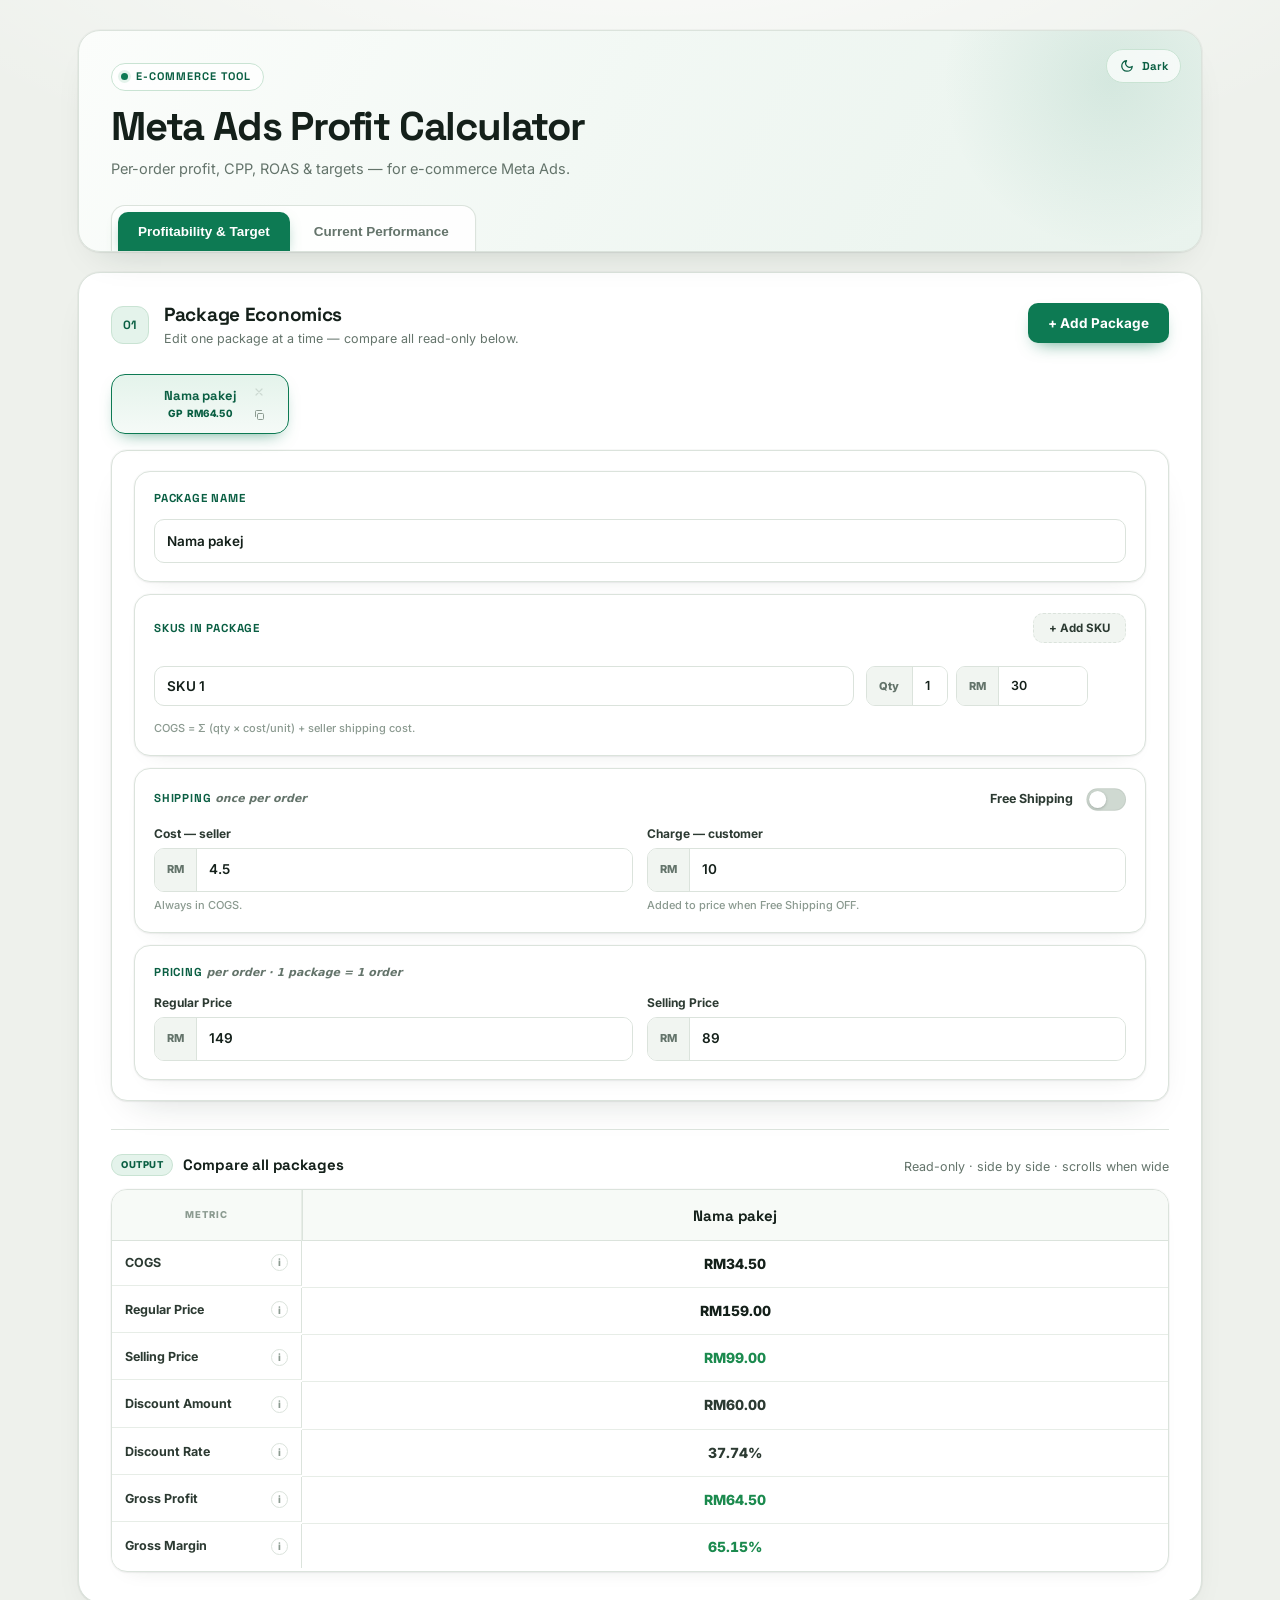
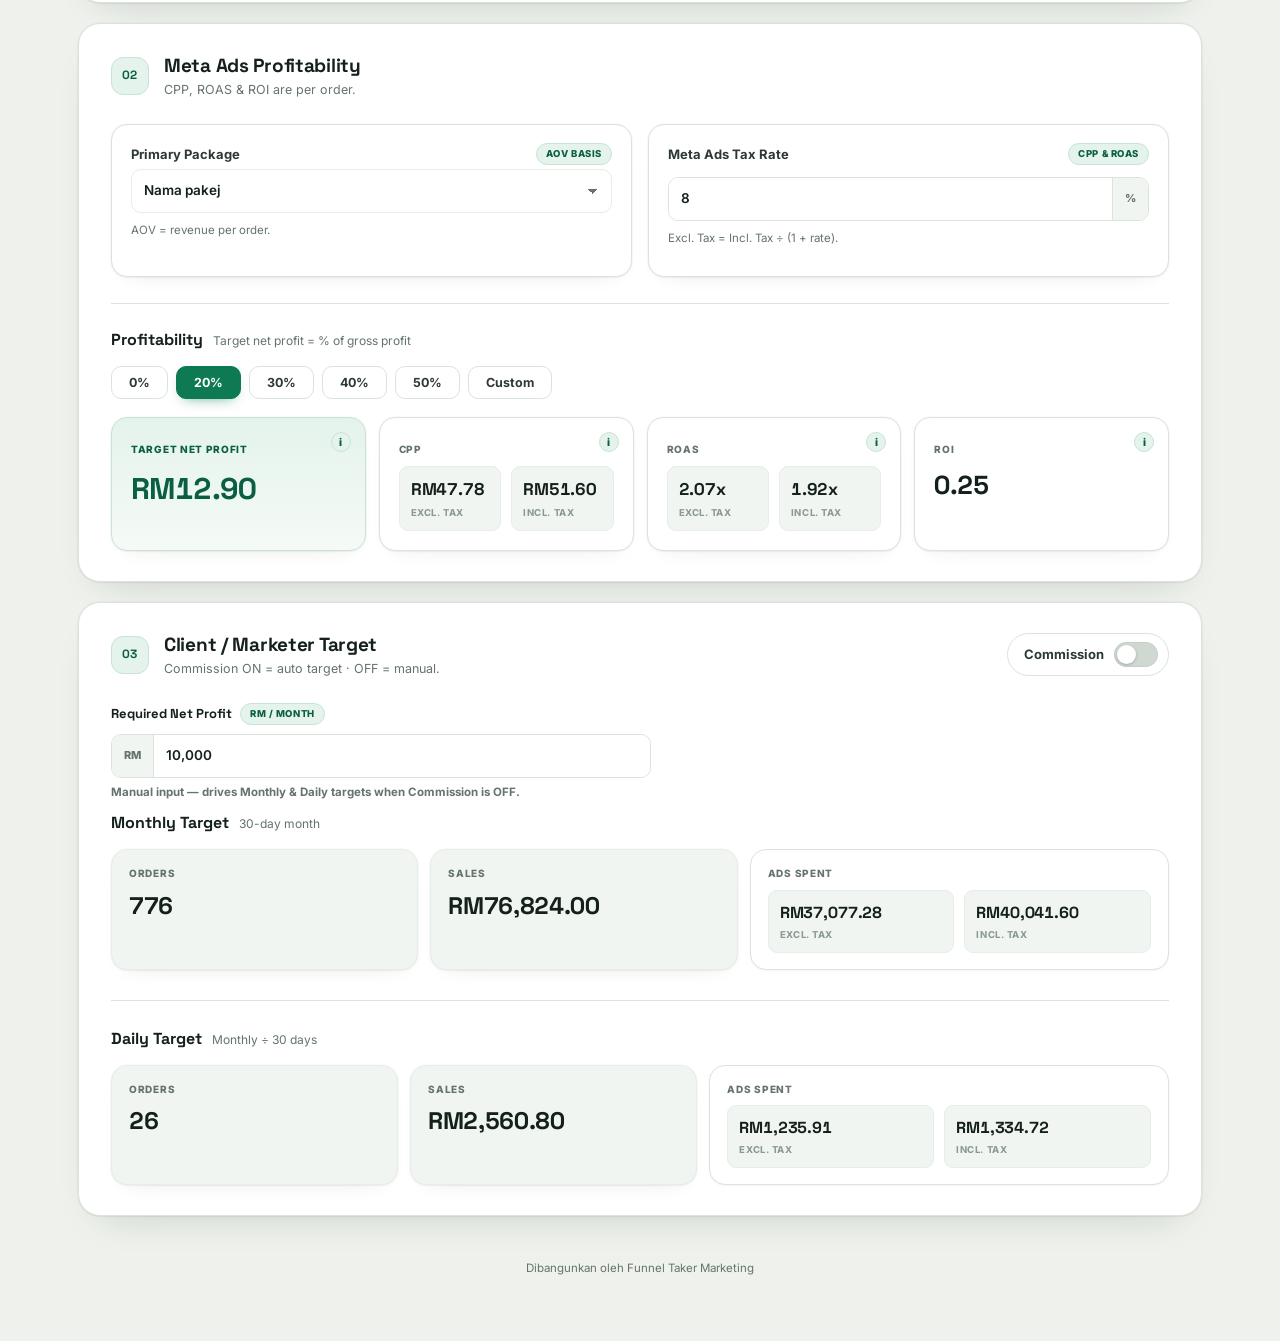
==== commit 7c3f0f86: "T11 amend 2 (Zack, Amin review): stack pill remove/dup icons vertically (remove top, dup bottom); dr" ====
--- a/index.html
+++ b/index.html
@@ -12,7 +12,7 @@
 <link rel="preconnect" href="https://fonts.googleapis.com">
 <link rel="preconnect" href="https://fonts.gstatic.com" crossorigin>
 <link href="https://fonts.googleapis.com/css2?family=Inter:wght@400;500;600;700;800&family=Space+Grotesk:wght@500;600;700&display=swap" rel="stylesheet">
-<link rel="stylesheet" href="style.css?v=t11">
+<link rel="stylesheet" href="style.css?v=t12">
 </head>
 <body>
 <main class="app">
@@ -213,7 +213,7 @@
 
   <footer>Dibangunkan oleh Funnel Taker Marketing</footer>
 </main>
-<script src="script.js?v=t11"></script>
+<script src="script.js?v=t12"></script>
 <script>
 /* Theme toggle: flips html[data-theme] and persists to localStorage.
    FOUC already prevented by the head script. Icon/label visibility is
--- a/style.css
+++ b/style.css
@@ -584,8 +584,8 @@
   border-color:var(--accent);box-shadow:0 8px 18px -10px var(--accent-shadow);
 }
 /* symmetric layout: left spacer mirrors right action column so name/GP stay centred */
-.pp-sp{width:42px;flex:0 0 42px;pointer-events:none}
-.pp-acts{width:42px;flex:0 0 42px;display:flex;align-items:center;justify-content:flex-end;gap:3px}
+.pp-sp{width:46px;flex:0 0 46px;pointer-events:none}
+.pp-acts{width:46px;flex:0 0 46px;display:flex;flex-direction:column;align-items:center;justify-content:center;gap:4px}
 .pp-center{flex:0 1 auto;min-width:0;display:flex;flex-direction:column;align-items:center;justify-content:center}
 .pp-name{display:flex;align-items:center;justify-content:center;gap:6px;width:100%;min-width:0}
 .pp-nm{font-family:var(--font-display);font-weight:700;font-size:13px;letter-spacing:-.01em;
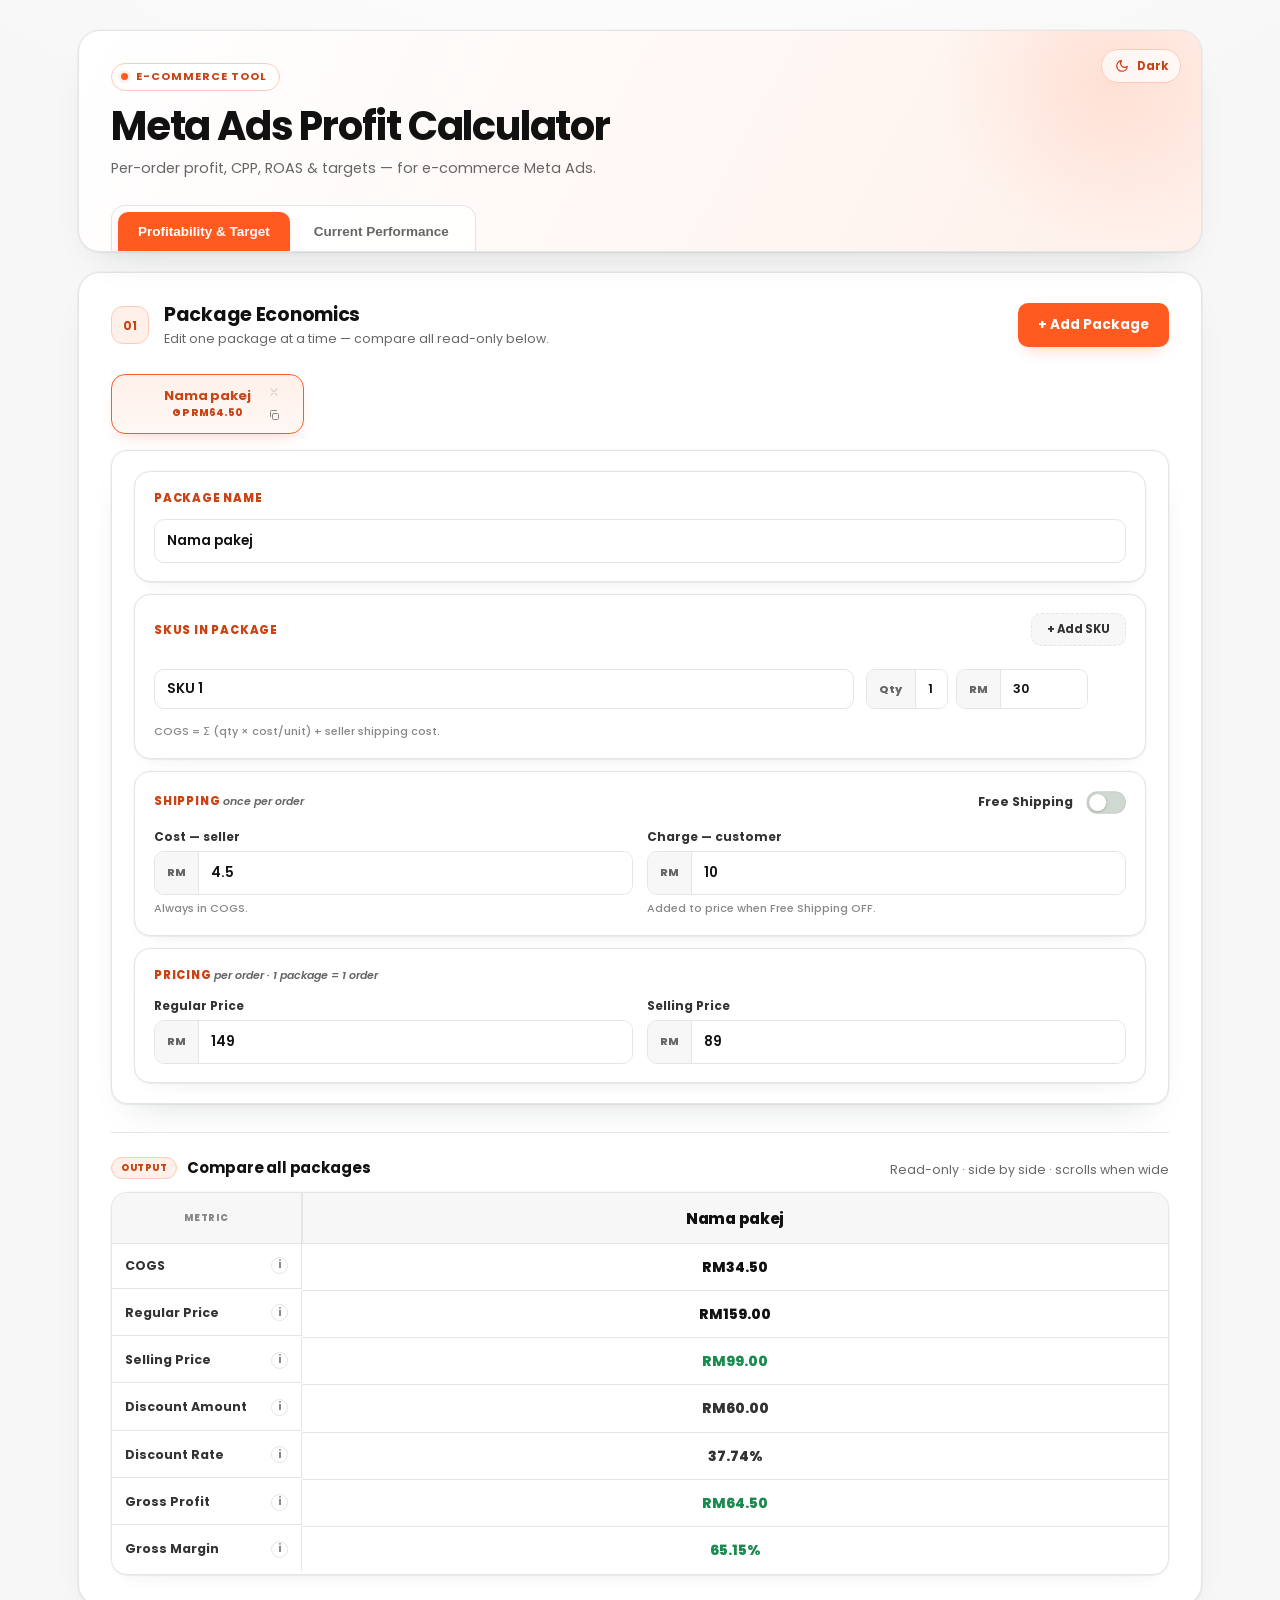
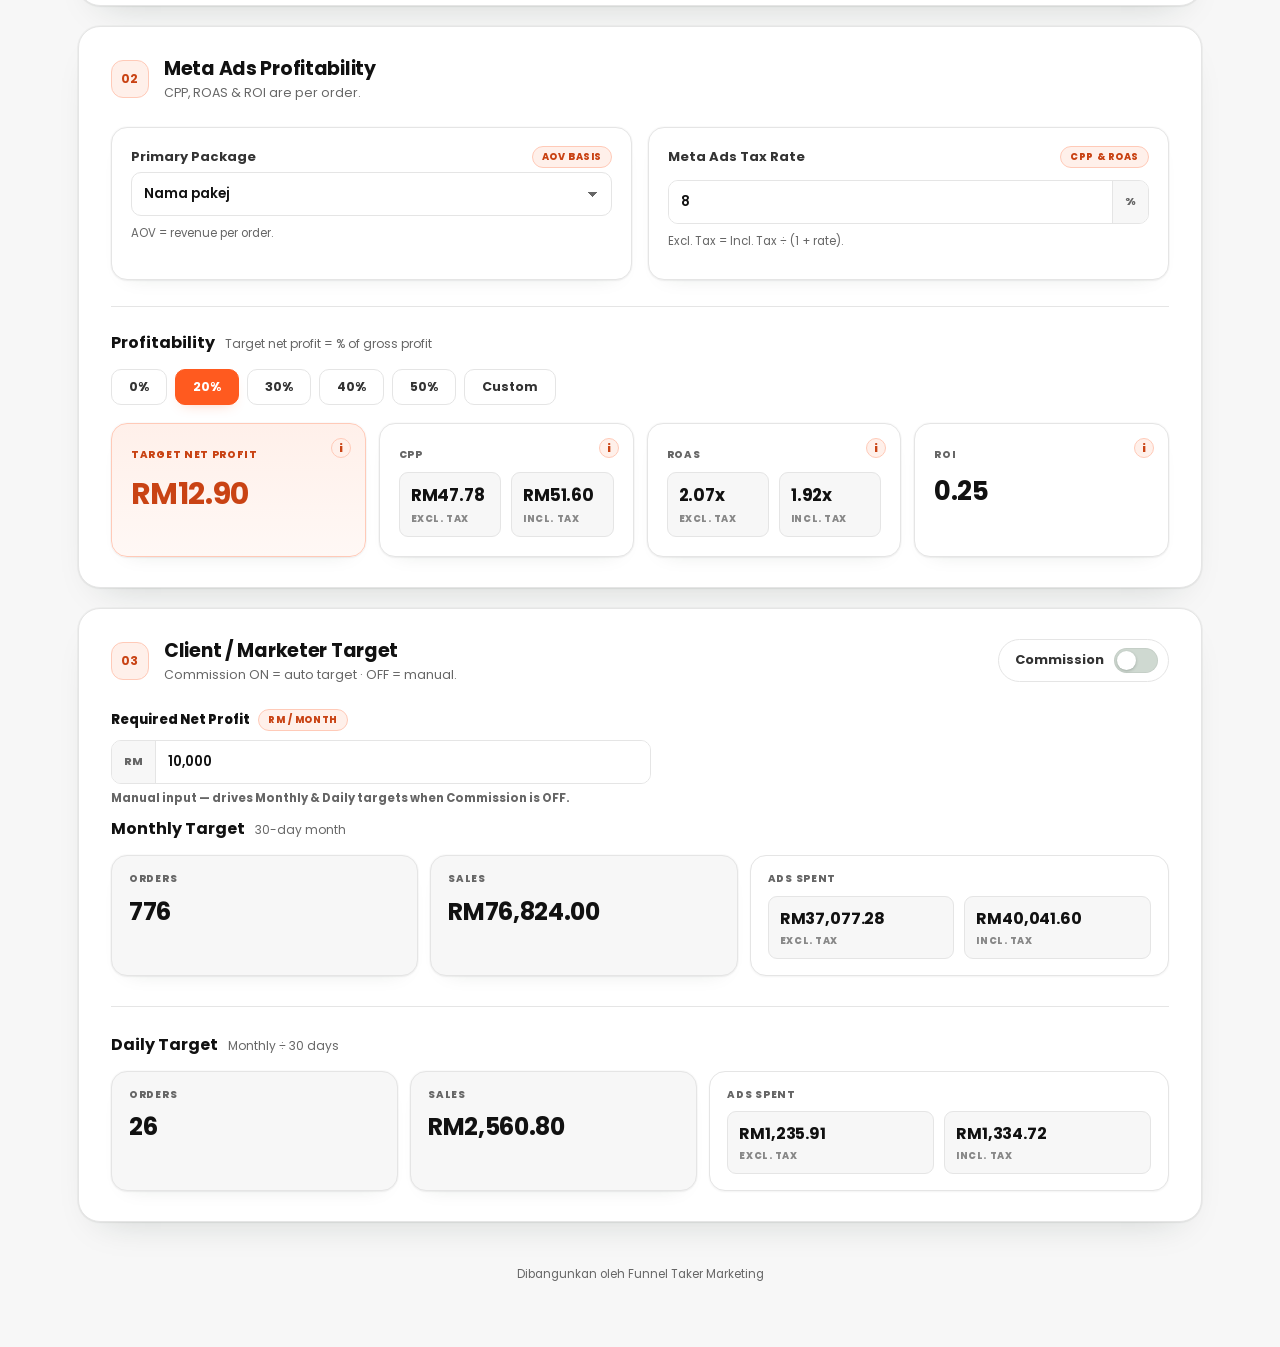
==== commit 667c0eb0: "Apply Funnel Taker brand UI" ====
--- a/index.html
+++ b/index.html
@@ -11,8 +11,8 @@
 </script>
 <link rel="preconnect" href="https://fonts.googleapis.com">
 <link rel="preconnect" href="https://fonts.gstatic.com" crossorigin>
-<link href="https://fonts.googleapis.com/css2?family=Inter:wght@400;500;600;700;800&family=Space+Grotesk:wght@500;600;700&display=swap" rel="stylesheet">
-<link rel="stylesheet" href="style.css?v=t12">
+<link href="https://fonts.googleapis.com/css2?family=Poppins:wght@400;600;700&display=swap" rel="stylesheet">
+<link rel="stylesheet" href="style.css?v=t13">
 </head>
 <body>
 <main class="app">
--- a/style.css
+++ b/style.css
@@ -1,38 +1,38 @@
 /* ============================================================
-   ecom-roi-calculator — THEME ENGINE + DASHBOARD RE-SKIN (T5)
-   Visual identity: "Growth ledger" — deep green profit language
-   on paper. Space Grotesk display + Inter body. Calculation
+   ecom-roi-calculator — Funnel Taker Marketing brand UI
+   Visual identity: Funnel Taker orange on a clean, neutral canvas.
+   Poppins throughout. Calculation
    logic is 100% untouched (e622a32 / d0735c2). This file is
    visual only.
-   Light = default :root tokens (identical to pre-T5 look).
-   Dark  = html[data-theme="dark"] override — forest-green, not
-   too heavy. One token set drives both modes.
+   Light = default :root tokens from the Funnel Taker brand guide.
+   Dark  = html[data-theme="dark"] override with orange accents.
+   One token set drives both modes.
    ============================================================ */
 
 /* ---------- Light tokens (default) ---------- */
 :root{
   color-scheme:light;
-  --bg:#eef1ec;            /* warm paper-sage canvas */
+  --bg:#F7F7F7;            /* Funnel Taker light background */
   --halo:rgba(255,255,255,.9);           /* body radial highlight */
-  --surface:#fff;          /* panels & table */
-  --card:#fff;             /* inner raised cards */
-  --field:#fff;            /* input / control field bg */
-  --thead:#f7faf7;         /* table header band */
-  --ink:#14201a;           /* headings / primary text (green-black) */
-  --text:#2c3a32;          /* body */
-  --muted:#64746b;         /* tertiary */
-  --faint:#8b9a90;         /* faint / placeholders */
-  --line:#dbe3dc;          /* borders */
-  --line-2:#e7ede7;        /* inner hairlines */
-  --line-3:#f1f5f1;        /* soft tiles */
-  --accent:#0d7a53;        /* brand — deep profit green */
-  --accent-2:#0b6847;      /* hover / darker */
-  --accent-ink:#0a5f43;    /* text on tint */
-  --accent-soft:#e4f3eb;   /* soft tint fill */
-  --accent-line:#c9e3d3;   /* tint border */
-  --accent-glow:rgba(13,122,83,.10);     /* hero blob */
-  --accent-shadow:rgba(13,122,83,.75);   /* accent drop shadow */
-  --focus-ring:rgba(13,122,83,.13);
+  --surface:#FFFFFF;       /* panels & table */
+  --card:#FFFFFF;          /* inner raised cards */
+  --field:#FFFFFF;         /* input / control field bg */
+  --thead:#F7F7F7;         /* table header band */
+  --ink:#111111;           /* dark / heading */
+  --text:#333333;          /* body text */
+  --muted:#666666;         /* tertiary */
+  --faint:#888888;         /* faint / placeholders */
+  --line:#E5E5E5;          /* border / light grey */
+  --line-2:#E5E5E5;        /* inner hairlines */
+  --line-3:#F7F7F7;        /* soft tiles */
+  --accent:#FF5A1F;        /* Funnel Taker primary orange */
+  --accent-2:#E94D17;      /* hover / darker */
+  --accent-ink:#C94314;    /* text on tint */
+  --accent-soft:#FFF0EA;   /* soft tint fill */
+  --accent-line:#FFCAB8;   /* tint border */
+  --accent-glow:rgba(255,90,31,.12);      /* hero blob */
+  --accent-shadow:rgba(255,90,31,.38);    /* accent drop shadow */
+  --focus-ring:rgba(255,90,31,.18);
   --good:#1b8a4e;
   --good-soft:#e8f6ee;
   --bad:#cf3f35;
@@ -42,62 +42,61 @@
   --on-accent:#fff;        /* text on solid accent fill */
   --glass:rgba(255,255,255,.7);
   --glass-strong:rgba(255,255,255,.92);
-  --hero-grad:linear-gradient(118deg,#fbfdfb 0%,#f2f8f4 46%,#e9f3ed 100%);
-  --tint-end:#f5faf7;      /* end stop of accent-tint gradients */
-  --net-end:#eef7f1;
-  --tip-bg:#0f2a1e;        /* info popup */
-  --tip-text:#eaf4ee;
+  --hero-grad:linear-gradient(118deg,#FFFFFF 0%,#FFF8F5 52%,#FFF0EA 100%);
+  --tint-end:#FFF8F5;      /* end stop of accent-tint gradients */
+  --net-end:#FFF4EF;
+  --tip-bg:#111111;        /* info popup */
+  --tip-text:#FFFFFF;
   --tip-border:rgba(255,255,255,.08);
-  --shadow-sm:0 1px 2px rgba(20,32,26,.05);
-  --shadow-md:0 1px 2px rgba(20,32,26,.05),0 18px 34px -20px rgba(20,43,30,.22);
-  --shadow-pop:0 14px 34px -14px rgba(20,32,26,.28);
+  --shadow-sm:0 1px 2px rgba(17,17,17,.05);
+  --shadow-md:0 1px 2px rgba(17,17,17,.05),0 18px 34px -20px rgba(17,17,17,.16);
+  --shadow-pop:0 14px 34px -14px rgba(17,17,17,.22);
   --r-lg:20px;--r-md:14px;--r-sm:10px;
-  --font-display:"Space Grotesk","Inter",system-ui,sans-serif;
-  --font-body:"Inter","SF Pro Text",system-ui,-apple-system,"Segoe UI",sans-serif;
+  --font-display:"Poppins",system-ui,sans-serif;
+  --font-body:"Poppins",system-ui,sans-serif;
 }
 
 /* ---------- Dark tokens (forest green, not too heavy) ---------- */
 html[data-theme="dark"]{
   color-scheme:dark;
-  --bg:#0e1712;            /* charcoal-green canvas — brightened (not too dark) */
-  --halo:rgba(24,50,36,.5);            /* soft top sheen */
-  --surface:#16221c;       /* panels */
-  --card:#1b2a22;          /* inner raised cards (a touch lighter) */
-  --field:#121e17;         /* inputs sit slightly into the canvas */
-  --thead:#121d17;
-  --ink:#eaf3ed;           /* headings — bright soft green-white */
-  --text:#cfdad3;          /* body */
-  --muted:#93a99d;
-  --faint:#6b8375;
-  --line:#2a3c33;          /* borders */
-  --line-2:#22342b;
-  --line-3:#1b2a23;
-  --accent:#2faf7c;        /* brighter accent for contrast on dark */
-  --accent-2:#3cbd8a;
-  --accent-ink:#8fe3bb;    /* light text on deep-green tint */
-  --accent-soft:#123321;   /* deep green tint fill */
-  --accent-line:#1f4a36;   /* tint border */
-  --accent-glow:rgba(47,175,124,.18);
-  --accent-shadow:rgba(47,175,124,.35);
-  --focus-ring:rgba(47,175,124,.30);
-  --good:#3ecf83;
-  --good-soft:#0f2f1e;
-  --bad:#ff7a70;
-  --bad-soft:#3a1614;
-  --switch-off:#2c3b33;
-  --knob:#e6efe9;
-  --on-accent:#07140e;     /* dark text on bright accent fill */
-  --glass:rgba(15,26,20,.55);
-  --glass-strong:rgba(14,24,18,.92);
-  --hero-grad:linear-gradient(118deg,#0d1611 0%,#0f1c16 48%,#0c1711 100%);
-  --tint-end:#0e1a14;
-  --net-end:#0d1b15;
-  --tip-bg:#d7e6dd;        /* inverted light popup on dark */
-  --tip-text:#0b241a;
-  --tip-border:rgba(11,36,26,.25);
+  --bg:#111111;            /* dark inverse canvas */
+  --halo:rgba(255,90,31,.12);             /* soft top sheen */
+  --surface:#222222;       /* panels */
+  --card:#2A2A2A;          /* inner raised cards */
+  --field:#1A1A1A;         /* input / control field bg */
+  --thead:#1A1A1A;
+  --ink:#FFFFFF;           /* accessible inverse heading */
+  --text:#F2F2F2;          /* accessible inverse body */
+  --muted:#C7C7C7;
+  --faint:#999999;
+  --line:#444444;          /* borders */
+  --line-2:#383838;
+  --line-3:#2A2A2A;
+  --accent:#FF5A1F;        /* Funnel Taker primary orange */
+  --accent-2:#FF7546;
+  --accent-ink:#FFB49B;    /* light text on tint */
+  --accent-soft:#3A1E15;   /* dark orange tint fill */
+  --accent-line:#75402D;   /* tint border */
+  --accent-glow:rgba(255,90,31,.20);
+  --accent-shadow:rgba(255,90,31,.32);
+  --focus-ring:rgba(255,90,31,.32);
+  --good:#55D68B;
+  --good-soft:#173524;
+  --bad:#FF867C;
+  --bad-soft:#3A1A18;
+  --switch-off:#555555;
+  --knob:#FFFFFF;
+  --on-accent:#111111;     /* dark text on bright accent fill */
+  --glass:rgba(17,17,17,.55);
+  --glass-strong:rgba(17,17,17,.92);
+  --hero-grad:linear-gradient(118deg,#111111 0%,#24201E 48%,#2A1B15 100%);
+  --tint-end:#2A1B15;
+  --net-end:#211814;
+  --tip-bg:#FFFFFF;        /* inverted light popup on dark */
+  --tip-text:#111111;
   --shadow-sm:0 1px 2px rgba(0,0,0,.35);
-  --shadow-md:0 1px 2px rgba(0,0,0,.35),0 18px 34px -20px rgba(0,0,0,.6);
-  --shadow-pop:0 14px 34px -14px rgba(0,0,0,.65);
+  --shadow-md:0 1px 2px rgba(0,0,0,.45),0 18px 34px -20px rgba(0,0,0,.7);
+  --shadow-pop:0 14px 34px -14px rgba(0,0,0,.75);
 }
 
 /* Smooth cross-fade when toggling theme (bg & colour only). */
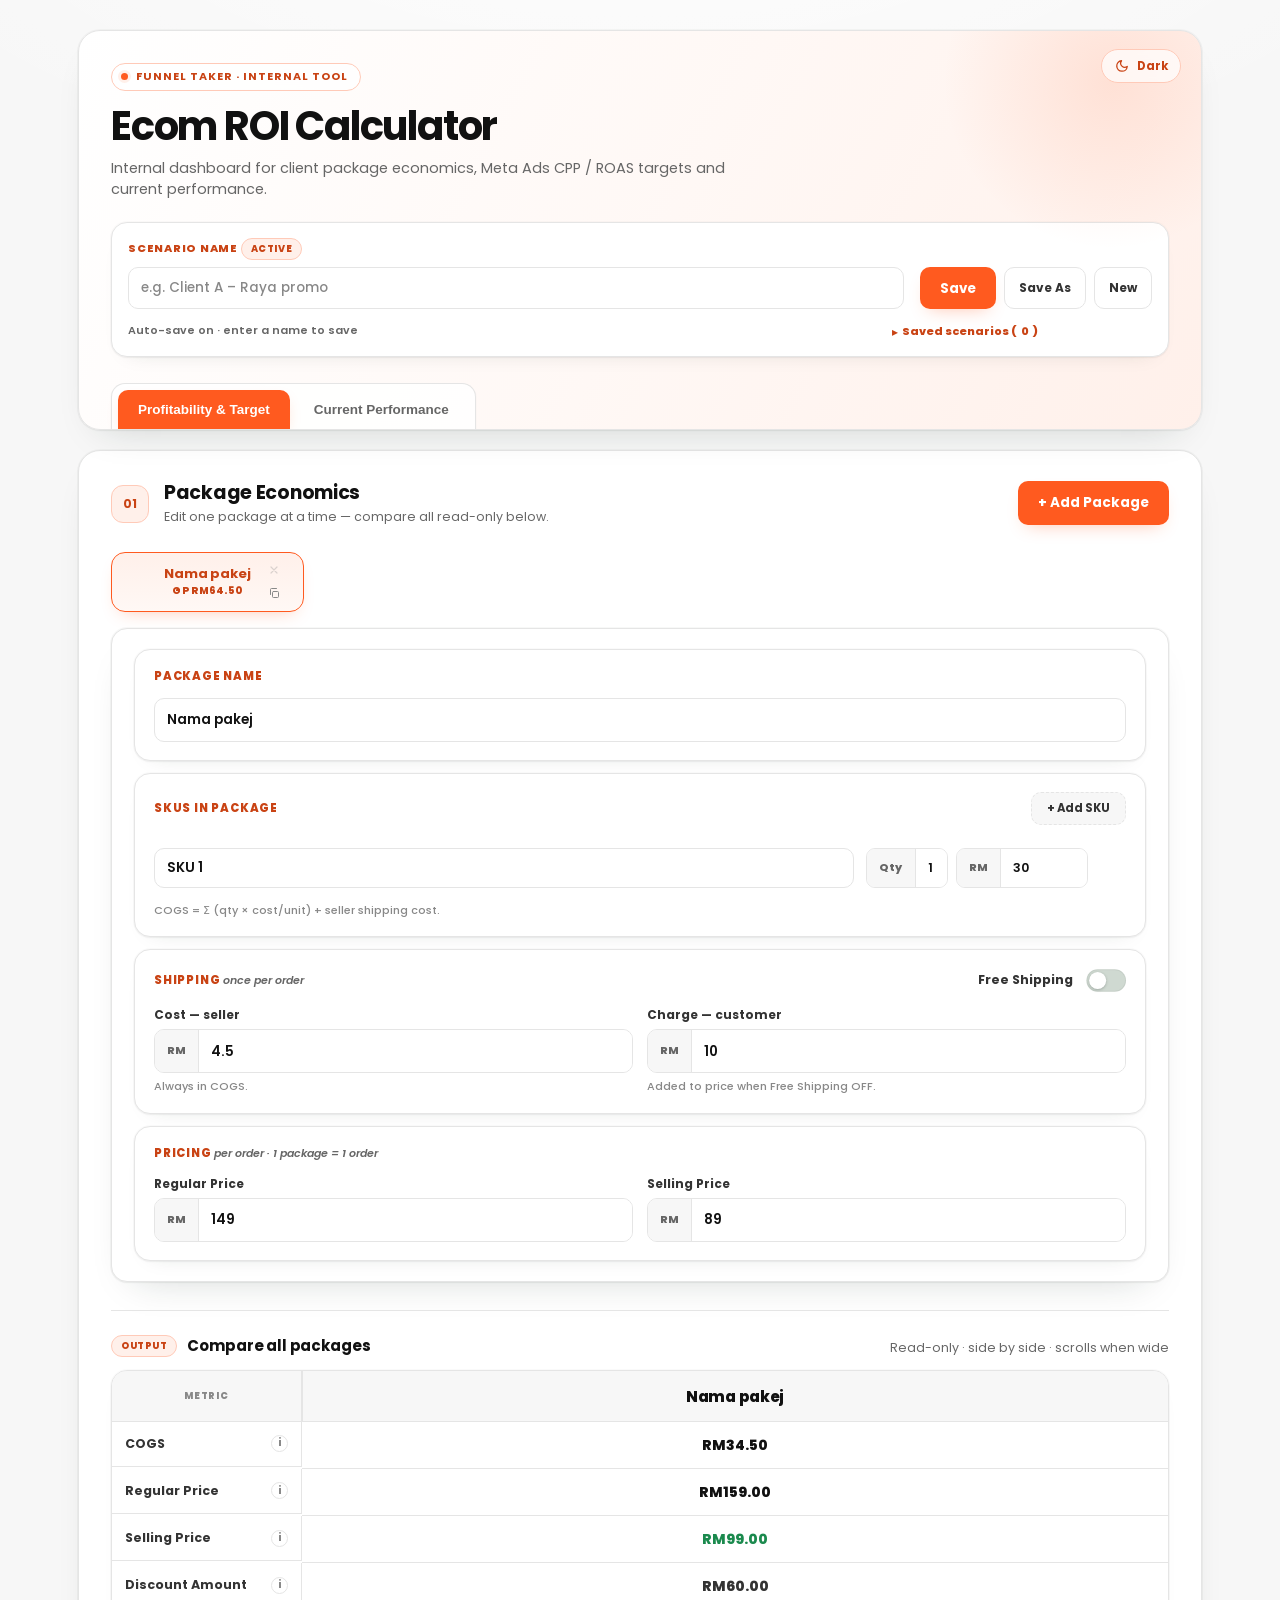
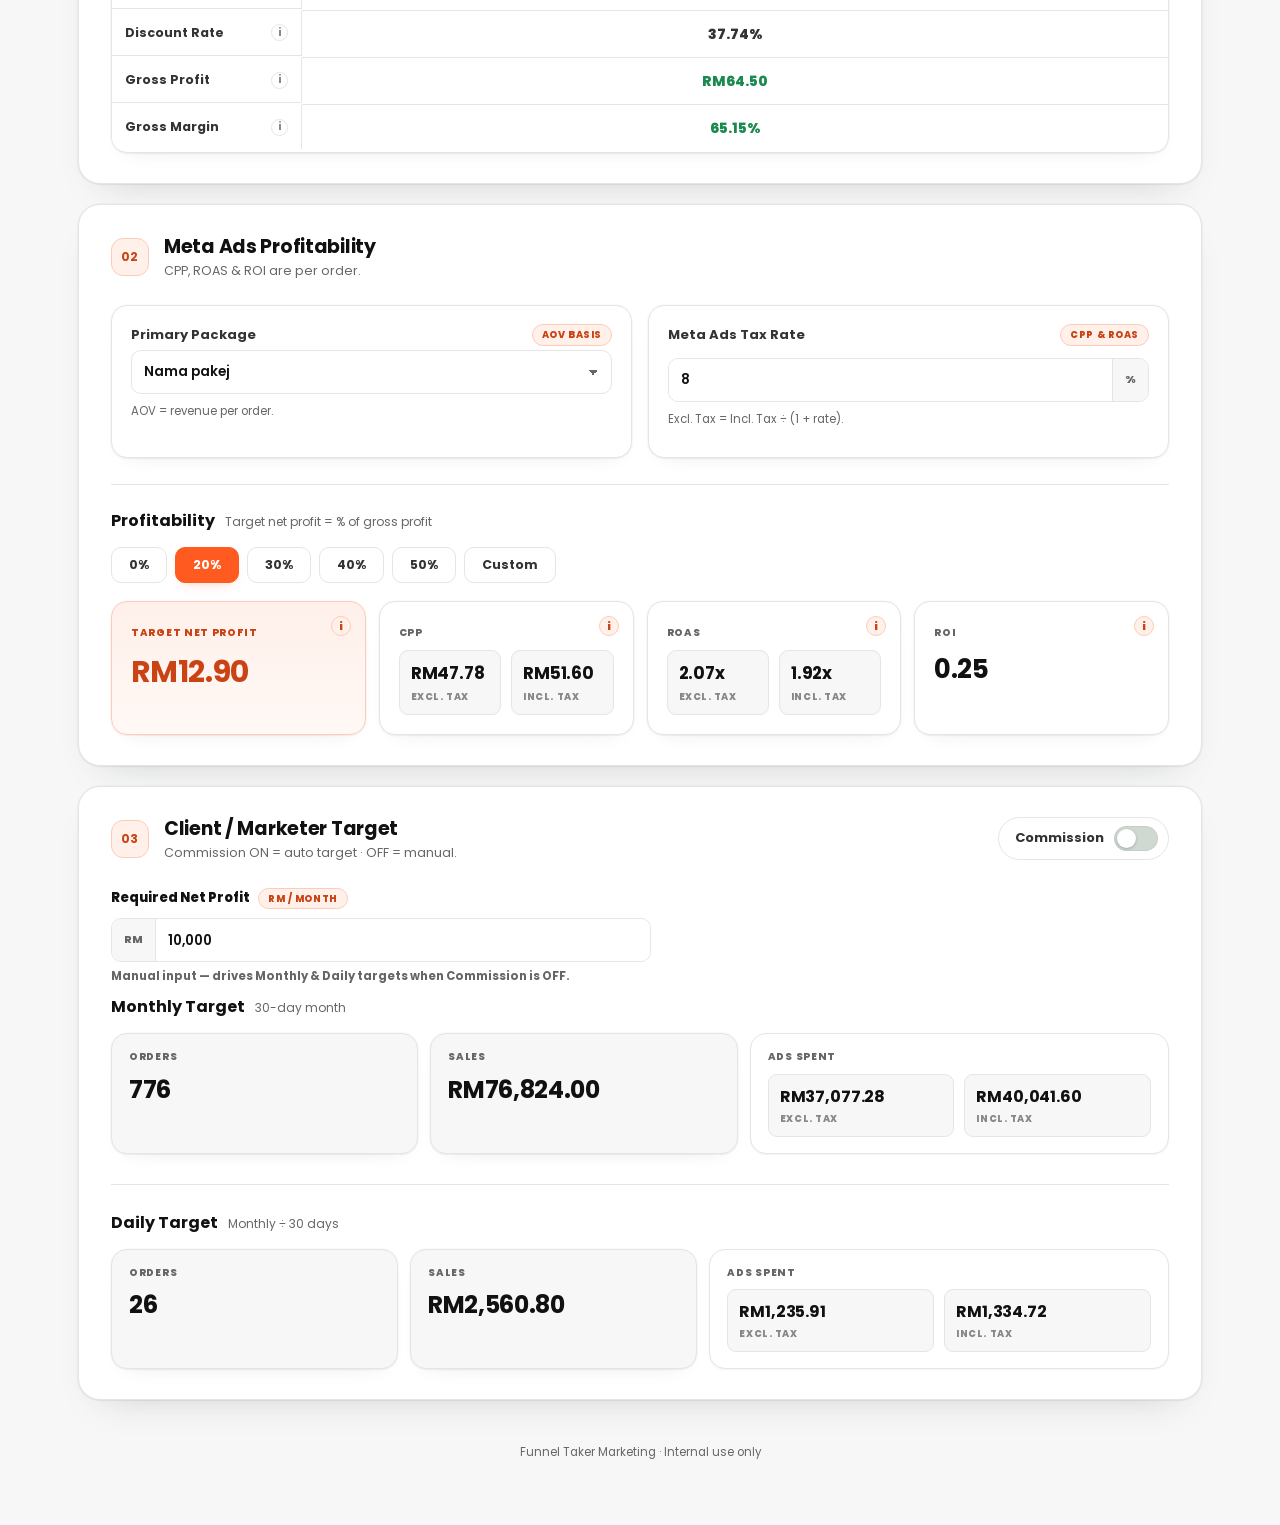
==== commit a75ad2fa: "Add internal scenario save/load UI to ROI calculator - Scenario bar: name, Save / Save As / New, sav" ====
--- a/index.html
+++ b/index.html
@@ -3,7 +3,9 @@
 <head>
 <meta charset="utf-8">
 <meta name="viewport" content="width=device-width,initial-scale=1">
-<title>Meta Ads Ecom Profit Calculator</title>
+<title>Ecom ROI Calculator · Funnel Taker Internal</title>
+<meta name="description" content="Funnel Taker internal ecom ROI calculator: package economics, Meta Ads targets and current performance with saved scenarios.">
+<meta name="robots" content="noindex,nofollow">
 <link rel="icon" href="data:,">
 <script>
 /* No-FOUC: apply saved theme before first paint. Default = light. */
@@ -25,9 +27,31 @@
       <span class="tt-label tt-lab-dark">Dark</span>
       <span class="tt-label tt-lab-light">Light</span>
     </button>
-    <p class="eyebrow">E-commerce Tool</p>
-    <h1>Meta Ads Profit Calculator</h1>
-    <p class="sub">Per-order profit, CPP, ROAS &amp; targets — for e-commerce Meta Ads.</p>
+    <p class="eyebrow">Funnel Taker · Internal Tool</p>
+    <h1>Ecom ROI Calculator</h1>
+    <p class="sub">Internal dashboard for client package economics, Meta Ads CPP / ROAS targets and current performance.</p>
+
+    <section id="scenarioPanel" class="sc-bar" aria-labelledby="scenarioHeading">
+      <h2 id="scenarioHeading" class="sr-only">Scenarios</h2>
+      <div class="sc-field">
+        <label for="scenarioName" class="sc-label">Scenario name <span class="hint-chip">Active</span></label>
+        <input id="scenarioName" type="text" maxlength="80" placeholder="e.g. Client A – Raya promo" autocomplete="off">
+      </div>
+      <div class="sc-actions">
+        <button id="scenarioSave" class="primary-btn" type="button">Save</button>
+        <button id="scenarioSaveAs" class="ghost-btn" type="button">Save As</button>
+        <button id="scenarioNew" class="ghost-btn" type="button">New</button>
+      </div>
+      <div class="sc-meta-row">
+        <p id="scenarioStatus" class="sc-status" role="status" aria-live="polite">Auto-save on · this browser only</p>
+        <details id="scenarioDrawer" class="sc-drawer">
+          <summary>Saved scenarios (<span id="scenarioCount">0</span>)</summary>
+          <ul id="scenarioList" class="sc-list"></ul>
+          <p class="sc-note">Stored in this browser's localStorage only — not shared across devices or team members. Clearing browser data deletes saved scenarios.</p>
+        </details>
+      </div>
+    </section>
+
     <nav class="tabs">
       <button class="tab active" data-tab="main">Profitability &amp; Target</button>
       <button class="tab" data-tab="current">Current Performance</button>
@@ -211,7 +235,7 @@
 
   </div>
 
-  <footer>Dibangunkan oleh Funnel Taker Marketing</footer>
+  <footer>Funnel Taker Marketing · Internal use only</footer>
 </main>
 <script src="script.js?v=t12"></script>
 <script>
--- a/style.css
+++ b/style.css
@@ -724,6 +724,43 @@
 @media(max-width:640px){
   .pkg-editor,.panel{border-radius:18px}
 }
-@media(max-width:430px){
-  .pkg-editor{border-radius:16px}
-}
+
+/* ============================================================
+   INTERNAL SCENARIO WORKSPACE
+   ============================================================ */
+.sr-only{position:absolute;width:1px;height:1px;padding:0;margin:-1px;overflow:hidden;clip:rect(0,0,0,0);white-space:nowrap;border:0}
+.sc-bar{margin:22px 0 0;padding:15px 16px;border:1px solid var(--line);border-radius:16px;background:var(--surface);box-shadow:var(--elev-sm);display:grid;grid-template-columns:minmax(0,1fr) auto;gap:12px 16px;text-align:left}
+.sc-field{min-width:0;display:flex;flex-direction:column;gap:7px}
+.sc-label{font-size:11px;font-weight:800;letter-spacing:.07em;text-transform:uppercase;color:var(--accent-ink)}
+.sc-field input{width:100%;height:42px}
+.sc-actions{display:flex;align-items:end;gap:8px;flex-wrap:wrap}
+.sc-actions button{height:42px}
+.sc-meta-row{grid-column:1 / -1;display:flex;align-items:center;justify-content:space-between;gap:12px;flex-wrap:wrap}
+.sc-status{margin:0;color:var(--muted);font-size:11px;font-weight:600}
+.sc-status[data-tone="success"]{color:var(--good)}
+.sc-status[data-tone="error"]{color:var(--bad)}
+.sc-status[data-tone="pending"]{color:var(--accent-ink)}
+.sc-drawer{position:relative;min-width:260px}
+.sc-drawer summary{cursor:pointer;display:inline-flex;align-items:center;gap:4px;color:var(--accent-ink);font-size:11px;font-weight:800;list-style:none}
+.sc-drawer summary::-webkit-details-marker{display:none}
+.sc-drawer summary::before{content:"▸";font-size:12px;transition:transform .15s ease}
+.sc-drawer[open] summary::before{transform:rotate(90deg)}
+.sc-list{list-style:none;margin:10px 0 0;padding:0;border:1px solid var(--line);border-radius:12px;background:var(--card);overflow:hidden}
+.sc-empty{padding:12px;color:var(--muted);font-size:11px}
+.sc-item{display:flex;align-items:center;gap:8px;padding:8px 10px;border-bottom:1px solid var(--line-2)}
+.sc-item:last-child{border-bottom:0}
+.sc-item.active{background:var(--accent-soft)}
+.sc-load{min-width:0;flex:1;display:flex;flex-direction:column;align-items:flex-start;gap:2px;border:0;background:transparent;color:var(--text);padding:3px;cursor:pointer;text-align:left;font-family:var(--font-body)}
+.sc-load strong{max-width:100%;overflow:hidden;text-overflow:ellipsis;white-space:nowrap;font-size:12px}
+.sc-load small{color:var(--muted);font-size:10px}
+.sc-item-actions{display:flex;gap:4px;flex:0 0 auto}
+.sc-mini{border:1px solid var(--line);border-radius:7px;background:var(--field);color:var(--muted);font-size:10px;font-weight:700;padding:5px 7px;cursor:pointer}
+.sc-mini:hover{color:var(--accent);border-color:var(--accent-line);background:var(--accent-soft)}
+.sc-mini.danger:hover{color:var(--bad);border-color:var(--bad);background:var(--bad-soft)}
+@media(max-width:640px){
+  .sc-bar{grid-template-columns:1fr;padding:13px}
+  .sc-actions{align-items:stretch}
+  .sc-actions button{flex:1}
+  .sc-meta-row{align-items:flex-start;flex-direction:column}
+  .sc-drawer{width:100%;min-width:0}
+}
